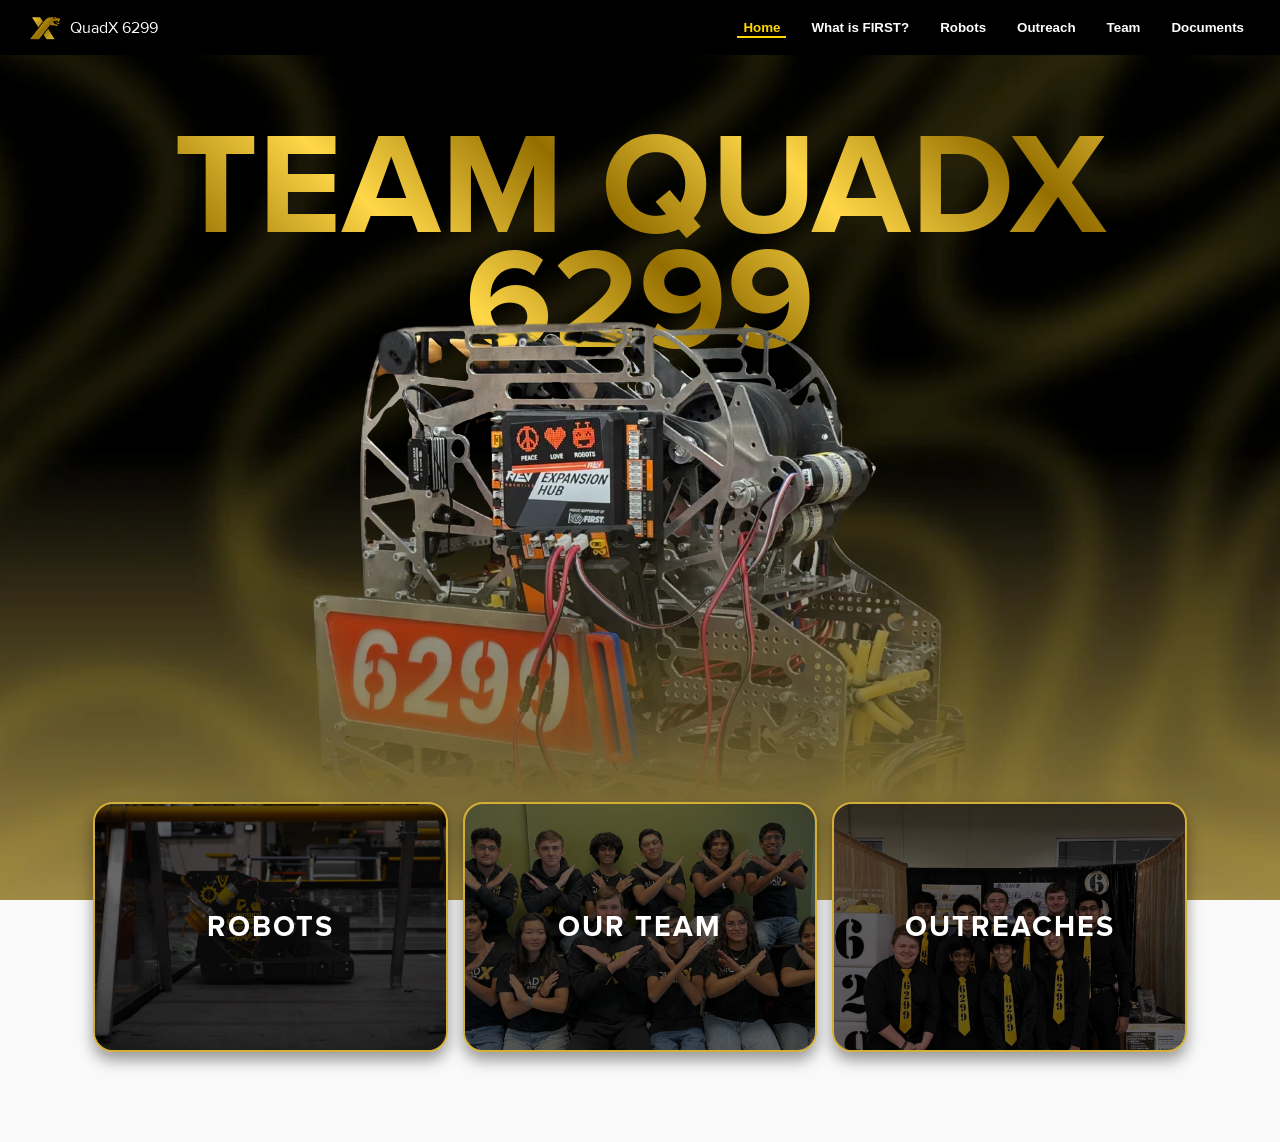
==== index.html @ 18afa569 "Add files via upload" ====
<!DOCTYPE html>
<html lang="en">
<head>
  <link rel="icon" type="image/webp" href="GOLD-Logo.webp">

    <meta charset="UTF-8">
    <title>Team QuadX 2025-2026</title>
    <link rel="stylesheet" href="style.css">
</head>
<body>
    <nav>
    <div class="logo">
    <img src="GOLD-Logo.webp" alt="QuadX Logo" class="nav-icon">
    <span>QuadX 6299</span>
    </div>
    <div class="nav-links">
        <button onclick="showPage('home')">Home</button>
        <button onclick="showPage('first')">What is FIRST?</button> <!-- NEW -->
        <button onclick="showPage('robots')">Robots</button>
        <button onclick="showPage('outreach')">Outreach</button>
        <button onclick="showPage('team')">Team</button>
        <button onclick="showPage('docs')">Documents</button>
    </div>
</nav>




    <!-- Home Page -->
    <div id="home" class="page active">
    <div class="hero-container">
        <!-- Background Large Text -->
        <h1 class="hero-bg-text">TEAM QUADX 6299</h1>
        
        <!-- Hovering Robot Image -->
        <div class="robot-wrapper">
            <img src="robot-transparent.webp" alt="Our Robot" class="hero-robot">
        </div>

        <!-- Home Buttons -->
        <div class="home-button-group">
    <button class="square-btn btn-season" onclick="showPage('robots')" style="background-image: url('SEASON.webp'); background-size: cover; background-position: center;">
        <span>ROBOTS</span>
    </button>
    <button class="square-btn btn-members" onclick="showPage('team')" style="background-image: url('TEAM-PHOTO.webp'); background-size: cover; background-position: center;">
        <span>OUR TEAM</span>
    </button>
    <button class="square-btn btn-docs" onclick="showPage('outreach')" style="background-image: url('TEAM-HISTORY.webp'); background-size: cover; background-position: center;">
        <span>OUTREACHES</span>
    </button>
</div>
    </div>
</div>



    <!-- Season Page -->
    <div id="season" class="page">
        <h2>Season Summary</h2>
        <div class="content">
            <h3>Awards</h3>
            <ul><li>Engineering Excellence</li></ul>
            <p>Our season focused on precision and speed...</p>
        </div>
    </div>

    <!-- Documents Page -->
    <div id="docs" class="page">
        <h2>Official Documents</h2>
        <div class="grid">
            <a href="sponsor.pdf" class="btn" target="_blank">Sponsorship PDF</a>
            <a href="volunteer.pdf" class="btn" target="_blank">Volunteer Guide</a>
        </div>
    </div>

    <script src="script.js"></script>
</body>
</html>


<!-- New Team Members Page -->
<div id="team" class="page">
  <h1 class="section-title">Meet the Team</h1>
  <div class="member-grid">
    <!-- Repeat this 'member-card' 12 times for your 4x3 grid -->
    <div class="member-card">
      <img src="Headshots/Aarya.webp" alt="Member Name">
      <div class="member-info">
        <h3>Tony Ortega</h3>
        <p>Co-PM/Hardware Lead</p>
      </div>
    </div>
    
    <div class="member-card">
      <img src="Headshots/Amal.webp" alt="Member Name">
      <div class="member-info">
        <h3>Amal Madapaty</h3>
        <p>Co-PM/Software Lead</p>
      </div>
    </div>
    <!-- ... add 10 more cards here ... -->
     <div class="member-card">
      <img src="Headshots/Aarya.webp" alt="Member Name">
      <div class="member-info">
        <h3>Aarya Bhise</h3>
        <p>APM/Marketing Lead</p>
      </div>
    </div>
    <div class="member-card">
      <img src="Headshots/Aiden.webp" alt="Member Name">
      <div class="member-info">
        <h3>Aiden Giroux</h3>
        <p>Software Member</p>
      </div>
    </div>
    <div class="member-card">
      <img src="Headshots/Alex.webp" alt="Member Name">
      <div class="member-info">
        <h3>Alex Ritter</h3>
        <p>Software Member</p>
      </div>
    </div>
    <div class="member-card">
      <img src="Headshots/Sarthak.webp" alt="Member Name">
      <div class="member-info">
        <h3>Sarthak Kamble</h3>
        <p>Software Member</p>
      </div>
    </div>
    <div class="member-card">
      <img src="Headshots/Baran.webp" alt="Member Name">
      <div class="member-info">
        <h3>Baran Shafaei</h3>
        <p>Marketing Member</p>
      </div>
    </div>
    <div class="member-card">
      <img src="Headshots/Andrea.webp" alt="Member Name">
      <div class="member-info">
        <h3>Andrea Joseph</h3>
        <p>Marketing Member</p>
      </div>
    </div>
    <div class="member-card">
      <img src="Headshots/Eeshu.webp" alt="Member Name">
      <div class="member-info">
        <h3>Eeshu Pachigolla</h3>
        <p>Hardware Member</p>
      </div>
    </div>
    <div class="member-card">
      <img src="Headshots/Seyeon.webp" alt="Member Name">
      <div class="member-info">
        <h3>Seyeon Kwon</h3>
        <p>Hardware Member</p>
      </div>
    </div>
    <div class="member-card">
      <img src="Headshots/Akash.webp" alt="Member Name">
      <div class="member-info">
        <h3>Akash Katta</h3>
        <p>Hardware Member</p>
      </div>
    </div>
    <div class="member-card">
      <img src="Headshots/Saachi.webp" alt="Member Name">
      <div class="member-info">
        <h3>Saachi Arya</h3>
        <p>Hardware Member</p>
      </div>
    </div>
  </div>

<div class="history-container">
  <h1 class="page-title">Team History</h1>

  <!-- Repeat this item 13 times -->
   <details class="history-item">
    <summary class="year-header">
      <span class="year-text">2025-2026</span>
    </summary>
    <div class="content">
      <p class="season-desc">
        This season was full of ambition and progress. With 6 rookies on the team, we primarily focused on cirriculums and our own QuadX Leadership Camp to promote learning. We built 2 fully funcional robot capable of scoring from the far side with a consistent auto. In terms of outreach, we attended 7 company tours/visits including places like Tesla and Amazon. We hosted many STEM nights and Impulse, a FIRST related 2 day summer camp. We created our own team Viperia 32196 and fundraises $5,500 this season, with $1,300 going in our efforts to create 2 teams in Rwanda in partnership with Stryke 6210 to buy 2 starter kits for the students in Rwanda.
      </p>
      <h3 class="awards-title">Awards Won</h3>
      <p class="awards-list">
        FTC SWAT League Championships:<br>
        - Inspire 3'rd
      </p>
    </div>
  </details>
  <details class="history-item">
    <summary class="year-header">
      <span class="year-text">2024-2025</span>
    </summary>
    <div class="content">
      <p class="season-desc">
        Our 2024-2025 season had us taking on four different rookies. This year, we focused on having our new rookies brought up to speed, due to some of our notable veterans (namely our marketing lead) leaving at the end of the season. While our robot game was not on par with the previous year's robots, our outreach was great, with tours of Samsung and Dell facilities. Within this, there was also a large amount of community outreach (called Inertia) and professional virtual meetings. These learning experiences for the veterans and rookies was invaluable for improving next season's results.
      </p>
      <h3 class="awards-title">Awards Won</h3>
      <p class="awards-list">
        FTC Central WALL-E Championship:<br>
        - Connect 2'nd
      </p>
    </div>
  </details>
  <!-- End of Repeat -->
   <details class="history-item">
    <summary class="year-header">
      <span class="year-text">2023-2024</span>
    </summary>
    <div class="content">
      <p class="season-desc">
        For our 2023-2024 season, we only had two rookies on our team, with the remainder being veterans. Despite this, we unfortunately were not able to advance past regionals. Even though our progression through the season was rough, we still took the time to outreach to our community by hosting events such as our coding basics camp CodeX, as well as learn several different techniques from industry professionals.
      </p>
      <h3 class="awards-title">Awards Won</h3>
      <p class="awards-list">
        FTC Central WALL-E Championship:<br>
        - Inspire 3'rd<br>
        FTC Central Area Championship<br>
        - Design 3'rd
      </p>
    </div>
  </details>
  <details class="history-item">
    <summary class="year-header">
      <span class="year-text">2022-2023</span>
    </summary>
    <div class="content">
      <p class="season-desc">
        The beginning of the season was rough, due to little consideration for software in our design process, which caused problems early on. Thankfully, our team had much experience in judging, which helped us make it to worlds, as well as being a finalist for the design award in our division. Being at worlds was an incredible experience, with lots of excitement and fun to be had by the entire team. We also did a lot of outreach in multiple areas, even hosting a STEM event known as Momentum.
      </p>
      <h3 class="awards-title">Awards Won</h3>
      <p class="awards-list">
        FTC Texas Central GEMS League Championsiphs:<br>
        - Inspire 3'rd<br>
        FTC Texas Central Regional Championship:<br>
        - Connect 2'nd<br>
        FTC Texas State Championship:<br>
        - Inspire 2'nd<br>
        FTC World Championship - Franklin Division:<br>
        - Design 3'rd
      </p>
    </div>
  </details>
  <details class="history-item">
    <summary class="year-header">
      <span class="year-text">2021-2022</span>
    </summary>
    <div class="content">
      <p class="season-desc">
        With an almost entirely rookie team and the pandemic's aftermath, the 2021 season was difficult but we also made big changes for the team as a whole. Meeting virtually was utilized heavily after the pandemic. Our end of year Momentum Career Showcase event was even held virtually, making STEM expertise accessible to more people. We continued to build our relationships with these industry professionals which influenced our future outreach opportunities. We also brought back some of our team traditions to boost team morale and made big strides to increase commitment to robotics. Despite the challenges we faced, we were able to influence and help many both in and outside of the STEM community while redefining what it means for us to be a successful team.
      </p>
      <h3 class="awards-title">Awards Won</h3>
      <p class="awards-list">
        FTC Texas Central Austin Metro League Championship:<br>
        - Design 1'st<br>
        FTC Texas Central Championship:<br>
        - Connect 1'st
      </p>
    </div>
  </details>
  <details class="history-item">
    <summary class="year-header">
      <span class="year-text">2020-2021</span>
    </summary>
    <div class="content">
      <p class="season-desc">
        With an almost entirely rookie team and an emerging pandemic, the 2020 season was extremely difficult. Meeting times and spaces were restricted which made training our new team more challenging. Yet, we persevered and managed to reach many with FIRST values. The Argentinian camp we hosted was entirely in Spanish and available on our Youtube channel, making STEM resources and coding classes more accessible to those who do not speak English. We continued our relationship with South Africa and further helped the Greater Tzaneen Community FTC teams. We also continued our advocacy for STEM locally, speaking with legislature in hopes to improve STEM funding. Despite the many challenges of the pandemic, we were able to influence and help many. 
      </p>
      <h3 class="awards-title">Awards Won</h3>
      <p class="awards-list">
        FTC League Championship:<br>
        - Inspire 1'st<br>
        FTC Texas State Cup:<br>
        - Motivate 1'st<br>
        FTC Alamo Regional Championship:<br>
        - Motivate 1'st
      </p>
    </div>
  </details>
  <details class="history-item">
    <summary class="year-header">
      <span class="year-text">2019-2020</span>
    </summary>
    <div class="content">
      <p class="season-desc">
        A team of all veteran members, QuadX had a strong base for the 2019 - 2020 season. Wanting to push the boundaries of what a small group of individuals could achieve, we took on our biggest endeavor yet and travelled to Tzaneen, South Africa to set up 2 FTC teams. Coming so close to our goal of winning Inspire at Worlds last year we didn't want to leave anything on the table. Unfortunately, after an already successful season winning the Inspire awards at our League Championship and Regional Championship our season was cut short due to COVID-19. 
      </p>
      <h3 class="awards-title">Awards Won</h3>
      <p class="awards-list">
        FTC League Championship:<br>
        - Division Finalist<br>
        - Inspire 1'st<br>
        - Connect 2'nd<br>
        - Innovate 2'nd<br>
        - Motivate 2'nd<br>
        - Control 2'nd<br>
        FTC Alamo Regional Championship:<br>
        - Inspire 1'st<br>
        - Think 2'nd<br>
        - Connect 3'rd<br>
        - Motivate 3'rd<br>
        - Control 2'nd<br>
        FTC World Championship:<br>
        - Cancelled due to COVID-19
      </p>
    </div>
  </details>
  <details class="history-item">
    <summary class="year-header">
      <span class="year-text">2018-2019</span>
    </summary>
    <div class="content">
      <p class="season-desc">
        With only one team member graduating from the year prior, QuadX had a strong base for the 2018 - 2019 season. We used our relationships built from the year before to design a competitive robot and even stronger team bond, culminating at the World Championships in Houston. Returning to the stage after a year absence, we were assured we had learned from our experiences bringing home the Inspire Finalist Award. 
      </p>
      <h3 class="awards-title">Awards Won</h3>
      <p class="awards-list">
        FTC League Championship:<br>
        - Winning Alliance First Pick<br>
        - Inspire 2'nd<br>
        - Motivate 1'st<br>
        - Innovate 3'rd<br>
        FTC Alamo Regional Championship:<br>
        - Winning Alliance First Pick<br>
        - Inspire 3'rd<br>
        - Design 1'st<br>
        - Think 3'rd<br>
        - Connect 3'rd<br>
        - Motivate 3'rd<br>
        FTC World Championship:<br>
        - Inspire Finalist Award
      </p>
    </div>
  </details>
  <details class="history-item">
    <summary class="year-header">
      <span class="year-text">2017-2018</span>
    </summary>
    <div class="content">
      <p class="season-desc">
        Starting the season with more rookies than veterans, we had a lot of learning to do jumping into our season. Though there were many bumps in the road, we always used our experience to better ourselves for the next time. Although our season appeared to be over after the Alamo Regional Championships, we continued in off-season AML and were Winning Alliance First Pick at the AML "World Championships" 
      </p>
      <h3 class="awards-title">Awards Won</h3>
      <p class="awards-list">
        FTC AML Offseason Event #5:<br>
        - Winning Alliance First Pick<br>
        FTC League Championship:<br>
        - Finalist Alliance First Pick<br>
        - Connect 3'rd<br>
        FTC Alamo Wildcard Qualifier:<br>
        - Inspire 2'nd<br>
        - Control 1'st<br>
        - Connect 3'rd<br>
        - Finalist Alliance Second Pick<br>
        FTC Alamo Regional Championship:<br>
        - Finalist Alliance First Pick
      </p>
    </div>
  </details>
  <details class="history-item">
    <summary class="year-header">
      <span class="year-text">2016-2017</span>
    </summary>
    <div class="content">
      <p class="season-desc">
        After a successful past few years we were ready to improve even more, bringing new members with some fresh perspective on to the team. Using what've learned from previous years, as well as incorporating new, innovative ideas, we came together to create our masterpiece "Apollo." We were able to return to the World Championships in Houston, Texas and win the Design Award for the third year in a row. 
      </p>
      <h3 class="awards-title">Awards Won</h3>
      <p class="awards-list">
        FTC League Championship:<br>
        - Inspire 1'st<br>
        - Winning Alliance Captain<br>
        FTC Alamo Regional Championship:<br>
        - Inspire 1'st<br>
        - Event Finalist Alliance First Pick<br>
        FTC South Super Regionals:<br>
        - PTC Design Award<br>
        FTC World Championship:<br>
        - PTC Design Award
      </p>
    </div>
  </details>
  <details class="history-item">
    <summary class="year-header">
      <span class="year-text">2015-2016</span>
    </summary>
    <div class="content">
      <p class="season-desc">
        After having the exact same team for the past two years, our team structure changed drastically with the graduation of many of our old members to include 6 rookies. We didn't let these changes stop us from making it back to the World Championships and winning the Design Award for the second year in a row. 
      </p>
      <h3 class="awards-title">Awards Won</h3>
      <p class="awards-list">
        FTC Memorial Qualifier 12/6/15:<br>
        - Inspire 1'st<br>
        - Winning Alliance First Pick<br>
        FTC Vandegrift Qualifer:<br>
        - Winning Alliance Captain<br>
        - PTC Design Award<br>
        FTC Alamo Region Championship:<br>
        - Inspire 3'rd<br>
        - PTC Design Award<br>
        - Control 2'nd<br>
        FTC South Super Regionals:<br>
        - 5'th Place in Qualification Matches<br>
        FTC World Championship:<br>
        - PTC Design Award<br>
        - Division Finalist Alliance First Pick
      </p>
    </div>
  </details>
  <details class="history-item">
    <summary class="year-header">
      <span class="year-text">2014-2015</span>
    </summary>
    <div class="content">
      <p class="season-desc">
        For our second year together, we knew exactly what we would need to do in order to be as successful as our rookie year. Now a group of friends who work exceptionally well together, we built another fast and maneuverable but simple robot, this time named “X.” We made it back to the World Championship, and became the first team from Texas to receive an award- the Design Award! 
      </p>
      <h3 class="awards-title">Awards Won</h3>
      <p class="awards-list">
        FTC Viperbots Open 11/15/14:<br>
        - "Ball Leader" Award<br>
        - High Score during Qualifications<br>
        FTC Memorial Qualifier 12/6/14:<br>
        - 1'st Place overall in Qualification Rounds<br>
        - Innovate Finalist<br>
        - Think Finalist<br>
        - Design Finalist<br>
        - Connect Finalist<br>
        - Inspire 2'nd<br>
        - Winning Alliance Captain<br>
        FTC Harlandale Qualifier 1/31/15:<br>
        - 1'st Place overall in Qualification Rounds<br>
        - PTC Design Finalist<br>
        - Connect Finalist<br>
        - Think 1'st<br>
        - Inspire 2'nd<br>
        - Winning Alliance Captain<br>
        FTC Alamo Region Championship:<br>
        - Winning Alliance Captain<br>
        - Inspire 2'nd<br>
        FTC South Super Regionals:<br>
        - Event Finalist Alliance First Pick<br>
        FTC World Championship:<br>
        - PTC Design Award<br>
        - Finalist Alliance First Pick
      </p>
    </div>
  </details>
  <details class="history-item">
    <summary class="year-header">
      <span class="year-text">2013-2014</span>
    </summary>
    <div class="content">
      <p class="season-desc">
        While the team QuadX had been in existence for a year already, it was essentially our rookie year, since everyone was new to the team- we had 5 rookies, and nobody had ever been a member of the Hardware team. Through hard work, creativity, and sheer will, however, we made it to the World Championship! We had never expected to have one of the best-performing robots in the world at the beginning the year, and making it to the finals at Worlds was a fantastic conclusion to our first year together. 
      </p>
      <h3 class="awards-title">Awards Won</h3>
      <p class="awards-list">
        FTC Vandegrift Qualifier 12/7/13:<br>
        - Inspire 2'nd<br>
        - Finalist Alliance First Pick<br>
        - World Record in the Qualification Rounds<br>
        FTC Conally Double Qualifier 1/24/14:<br>
        - Winning Alliance Captain<br>
        - 1'st Place overall in Qualification Rounds<br>
        - Innovate Finalist<br>
        - "Best Alliance Partner Evah" Brick given by 7161 Hydra<br>
        FTC Alamo Region Championship:<br>
        - Innovate 1'st<br>
        - Think Finalist<br>
        FTC South Super Regionals:<br>
        - Finalist Alliance Captain<br>
        - Inspire 2'nd<br>
        - Innovate 1'st<br>
        FTC World Championship:<br>
        - Finalist Alliance First Pick
      </p>
    </div>
  </details>
  

</div>

</div>

<div id="outreach" class="page">
    <h2 class="section-title">Our Outreach History</h2>
    <div class="outreach-grid">
        <!-- Button for 2025-2026 -->
        <button class="outreach-tile" onclick="showPage('outreach-25-26')" style="background-image: url('OUTREACH-HEADERS/25-26:OUTREACH.webp');">
            <div class="tile-overlay">
                <span>2025-2026 Outreach</span>
            </div>
        </button>

        <!-- Button for 2024-2025 -->
        <button class="outreach-tile" onclick="showPage('outreach-24-25')" style="background-image: url('OUTREACH-HEADERS/24-25:OUTREACH.webp');">
            <div class="tile-overlay">
                <span>2024-2025 Outreach</span>
            </div>
        </button>

        <!-- Repeat this block 7 more times to complete the 3x3 grid (9 total) -->
        <!-- You can use a placeholder image if you don't have photos for all years yet -->
         <button class="outreach-tile" onclick="showPage('outreach-23-24')" style="background-image: url('OUTREACH-HEADERS/23-24:OUTREACH.webp');">
            <div class="tile-overlay">
                <span>2023-2024 Outreach</span>
            </div>
        </button>
        <button class="outreach-tile" onclick="showPage('outreach-22-23')" style="background-image: url('OUTREACH-HEADERS/22-23:OUTREACH.webp');">
            <div class="tile-overlay">
                <span>2022-2023 Outreach</span>
            </div>
        </button>
        <button class="outreach-tile" onclick="showPage('outreach-21-22')" style="background-image: url('OUTREACH-HEADERS/21-22:OUTREACH.webp');">
            <div class="tile-overlay">
                <span>2021-2022 Outreach</span>
            </div>
        </button>
        <button class="outreach-tile" onclick="showPage('outreach-20-21')" style="background-image: url('OUTREACH-HEADERS/20-21:OUTREACH.webp');">
            <div class="tile-overlay">
                <span>2020-2021 Outreach</span>
            </div>
        </button>
        <button class="outreach-tile" onclick="showPage('outreach-19-20')" style="background-image: url('OUTREACH-HEADERS/19-20:OUTREACH.webp');">
            <div class="tile-overlay">
                <span>2019-2020 Outreach</span>
            </div>
        </button>
        <button class="outreach-tile" onclick="showPage('outreach-18-19')" style="background-image: url('');">
            <div class="tile-overlay">
                <span>2018-2019 Outreach</span>
            </div>
        </button>
        <button class="outreach-tile" onclick="showPage('outreach-17-18')" style="background-image: url('outreach25.jpg');">
            <div class="tile-overlay">
                <span>2017-2018 Outreach</span>
            </div>
        </button>
    </div>
</div>

<div id="outreach-25-26" class="page">
    <h2>2025-2026 Outreach Details</h2>
    <button onclick="showPage('outreach')">← Back to Outreach</button>
</div>

<div id="outreach-24-25" class="page">
    <h2>2024-2025 Outreach Details</h2>
    <button onclick="showPage('outreach')">← Back to Outreach</button>
</div>

<div id="outreach-23-24" class="page">
    <h2>2023-2024 Outreach Details</h2>
    <button onclick="showPage('outreach')">← Back to Outreach</button>
</div>

<div id="outreach-22-23" class="page">
    <h2>2022-2023 Outreach Details</h2>
    <button onclick="showPage('outreach')">← Back to Outreach</button>
</div>

<div id="outreach-21-22" class="page">
    <h2>2021-2022 Outreach Details</h2>
    <button onclick="showPage('outreach')">← Back to Outreach</button>
</div>

<div id="outreach-20-21" class="page">
    <h2>2020-2021 Outreach Details</h2>
    <button onclick="showPage('outreach')">← Back to Outreach</button>
</div>

<div id="outreach-19-20" class="page">
    <h2>2019-2020 Outreach Details</h2>
    <button onclick="showPage('outreach')">← Back to Outreach</button>
</div>

<div id="outreach-18-19" class="page">
    <h2>2018-2019 Outreach Details</h2>
    <button onclick="showPage('outreach')">← Back to Outreach</button>
</div>

<div id="outreach-17-18" class="page">
    <h2>2017-2018 Outreach Details</h2>
    <button onclick="showPage('outreach')">← Back to Outreach</button>
</div>

<div id="robots" class="page">
    <h2 class="section-title">OUR ROBOTS</h2>
    <div class="robot-showcase">
        <!-- Repeat this robot-tile 9 times -->
        <div class="robot-tile">
            <div class="robot-text">
                <h3>2025-2026: ???</h3>
                <p>Designed for high-speed scoring and autonomous precision, Apex features a dual-intake system and a custom 4-stage lift.</p>
            </div>
            <div class="robot-image">
                <img src="robots/apex.webp" alt="2025 Robot">
            </div>
        </div>

        <div class="robot-tile">
            <div class="robot-text">
                <h3>2024-2025: ATLAS</h3>
                <p>Titan was our most robust build yet, focused on defensive maneuvers and heavy lifting during the end-game phase.</p>
            </div>
            <div class="robot-image">
                <img src="robots/titan.webp" alt="2024 Robot">
            </div>
        </div>
        <!-- ... add 7 more tiles ... -->
         <div class="robot-tile">
            <div class="robot-text">
                <h3>2023-2024: MIDAS</h3>
                <p>Designed for high-speed scoring and autonomous precision, Apex features a dual-intake system and a custom 4-stage lift.</p>
            </div>
            <div class="robot-image">
                <img src="robots/apex.webp" alt="2025 Robot">
            </div>
        </div>
        <div class="robot-tile">
            <div class="robot-text">
                <h3>2022-2023: ANUBIS</h3>
                <p>Designed for high-speed scoring and autonomous precision, Apex features a dual-intake system and a custom 4-stage lift.</p>
            </div>
            <div class="robot-image">
                <img src="robots/apex.webp" alt="2025 Robot">
            </div>
        </div>
        <div class="robot-tile">
            <div class="robot-text">
                <h3>2021-2022: HERCULES</h3>
                <p>Designed for high-speed scoring and autonomous precision, Apex features a dual-intake system and a custom 4-stage lift.</p>
            </div>
            <div class="robot-image">
                <img src="robots/apex.webp" alt="2025 Robot">
            </div>
        </div>
        <div class="robot-tile">
            <div class="robot-text">
                <h3>2020-2021: N/A</h3>
                <p>Designed for high-speed scoring and autonomous precision, Apex features a dual-intake system and a custom 4-stage lift.</p>
            </div>
            <div class="robot-image">
                <img src="robots/apex.webp" alt="2025 Robot">
            </div>
        </div>
        <div class="robot-tile">
            <div class="robot-text">
                <h3>2019-2020: HADES 2.0</h3>
                <p>Designed for high-speed scoring and autonomous precision, Apex features a dual-intake system and a custom 4-stage lift.</p>
            </div>
            <div class="robot-image">
                <img src="robots/apex.webp" alt="2025 Robot">
            </div>
        </div>
        <div class="robot-tile">
            <div class="robot-text">
                <h3>2018-2019: HELIOS</h3>
                <p>Designed for high-speed scoring and autonomous precision, Apex features a dual-intake system and a custom 4-stage lift.</p>
            </div>
            <div class="robot-image">
                <img src="robots/apex.webp" alt="2025 Robot">
            </div>
        </div>
        <div class="robot-tile">
            <div class="robot-text">
                <h3>2017-2018: N/A</h3>
                <p>Designed for high-speed scoring and autonomous precision, Apex features a dual-intake system and a custom 4-stage lift.</p>
            </div>
            <div class="robot-image">
                <img src="robots/apex.webp" alt="2025 Robot">
            </div>
        </div>
        <div class="robot-tile">
            <div class="robot-text">
                <h3>2016-2017: APOLLO</h3>
                <p>Designed for high-speed scoring and autonomous precision, Apex features a dual-intake system and a custom 4-stage lift.</p>
            </div>
            <div class="robot-image">
                <img src="robots/apex.webp" alt="2025 Robot">
            </div>
        </div>
        <div class="robot-tile">
            <div class="robot-text">
                <h3>2015-2016: HERMES 2.0</h3>
                <p>Designed for high-speed scoring and autonomous precision, Apex features a dual-intake system and a custom 4-stage lift.</p>
            </div>
            <div class="robot-image">
                <img src="robots/apex.webp" alt="2025 Robot">
            </div>
        </div>
    </div>
</div>

<div id="first" class="page">
    <!-- Header: No background, bold white centered text -->
    <header class="first-header">
        <h1>WHAT IS FIRST</h1>
    </header>

    <!-- Intro Section -->
    <section class="content-block">
        <div class="flex-row">
            <div class="visual">
                <img src="FIRST-Page/FIRST-Logo.webp" alt="FIRST Logo">
            </div>
            <div class="info">
                <h2>FIRST</h2>
                <h3>For Inspiration and Recognition of Science and Technology</h3>
                <p>FIRST is an acronym for "For The Inspiration and Recognition of Science and Technology". They are an international youth organization that run and administer the First Tech Challenge, First LEGO League Discover, FIRST Lego League Explore, First LEGO League Challenge and First Robotics Challenge robotics challenges. FIRST hosts these to promote and spread the idea of STEM (STEAM) by combining the excitement of sports and rigors of science and technology.</p>
            </div>
        </div>
    </section>

    <hr class="white-divider">

    <h2 class="section-title">FIRST PROGRAMS</h2>

    <!-- FLL Section (Photo Left) -->
    <section class="content-block">
        <div class="flex-row">
            <div class="visual">
                <img src="FIRST-Page/FLL-Logo.webp" alt="FLL Logo">
            </div>
            <div class="info">
                <h2>FIRST LEGO LEAGUE (FLL)</h2>
                <p>It is a program  run by FIRST that helps introduce the values of STE(A)M to younger audiences (from K to 8) with the help of Lego products. The usage of them creates a fun game for the participants and supports learning about science and technology through the game itself and other aspects of the organization.</p>
            
</div>
              </div>
        <a href="https://www.firstlegoleague.org/" class="program-btn fll-btn" target="_blank">VISIT FLL WEBSITE</a>
    </section>

    <!-- FTC Section (Photo Right on Desktop) -->
    <section class="content-block reverse">
        <div class="flex-row">
            <div class="visual">
                <img src="FIRST-Page/FTC-Logo.webp" alt="FTC Logo">
            </div>
            <div class="info">
                <h2>FIRST TECH CHALLENGE (FTC)</h2>
                <p>FTC allows students from grades 7-12 to participate in a robot competion that lasts for most of the school year. Students will learn skills of science and technology, while also developing important teamworking skills</p>
</div>
              </div>
        <a href="https://www.firstinspires.org/programs/ftc/" class="program-btn ftc-btn" target="_blank">VISIT FTC WEBSITE</a>
    </section>

    <!-- FRC Section (Photo Left) -->
    <section class="content-block">
        <div class="flex-row">
            <div class="visual">
                <img src="FIRST-Page/FRC-Logo.webp" alt="FRC Logo">
            </div>
            <div class="info">
                <h2>FIRST ROBOTICS COMPETITION (FRC)</h2>
                <p>FRC allows high school students to participate in a robot competition that lasts for about half of the school year. Students will learn skills of science and technology, while also developing important teamworking skills.</p>
</div>
              </div>
        <a href="https://www.firstinspires.org" class="program-btn frc-btn" target="_blank">VISIT FRC WEBSITE</a>
    </section>
</div>
---- style.css ----
/* Register the Bold version */
@font-face {
  font-family: 'Proxima Nova';
  /* Path: FolderName / FileName */
  src: url('Proxima-Nova/proximanova_bold.otf') format('opentype'); 
  font-weight: bold;
}

/* Register the Regular version */
@font-face {
  font-family: 'Proxima Nova';
  src: url('Proxima-Nova/proximanova_regular.ttf') format('opentype');
  font-weight: normal;
}

/* Apply it to the whole site */
body {
  font-family: 'Proxima Nova', sans-serif;
  overflow-x: hidden;
}

.hero-content h1 {
  font-family: 'Proxima Nova', sans-serif;
  font-weight: bold; /* This tells the browser to use the Bold file above */
  justify-content: center;
  align-items: center;
}

html, body {
    margin: 0 !important;
    padding: 0 !important;
    width: 100% !important;
    overflow-x: hidden; /* Prevents the 'right side space' you had earlier */
    display: block;
}


body { font-family: 'Proxima Noxa', sans-serif; margin: 0; background: #f0f0f0; }
nav { background: #000000; color: white; display: flex; justify-content: space-between; padding: 1rem 5%; }
.nav-links button { background: none; border: none; color: white; cursor: pointer; font-weight: bold; margin-left: 15px; }

.page { display: none; padding: 40px 5%; }
.page.active { display: block; }

.grid { display: grid; grid-template-columns: repeat(auto-fit, minmax(250px, 1fr)); gap: 20px; }
.card img { width: 100%; border-radius: 10px; }
.btn { background: #000000; color: white; padding: 15px; text-decoration: none; border-radius: 5px; text-align: center; }

body {
  /* 1. Link your image */
  background-image: url("website-background.webp");

  /* 2. Make it cover the whole screen */
  background-size: cover;

  /* 3. Keep it centered */
  background-position: center;

  /* 4. Stop it from repeating if the page is long */
  background-repeat: no-repeat;

  /* 5. Keep the image fixed so content scrolls over it */
  background-attachment: fixed;

  /* 6. Ensure it fills at least the full height of the browser */
  min-height: 100vh;
  margin: 0;
}

#home {
  color: #ffffff; /* Sets text to pure white */
}

/* This targets the main titles on the home screen */
 #home h3 {
  color: #ffffff;
  text-shadow: 2px 2px 4px rgba(0, 0, 0, 0.7); /* Adds a shadow so white text is readable over light parts of the image */
}

/* This targets any paragraphs or lists on the home screen */
#home p {
  color: #ffffff;
}

/* Center the home page content */
#home {
  display: flex;
  flex-direction: column;
  justify-content: center;
  align-items: center;
  text-align: center;
  min-height: 80vh; /* Takes up most of the screen height */
}

.hero-content h1 {
  font-size: 4rem;
  margin-bottom: 10px;
  text-transform: uppercase;
}

/* This centers the container and the buttons inside it */
.home-button-group {
  display: flex;          /* Enables Flexbox */
  justify-content: center; /* Centers buttons horizontally */
  align-items: center;     /* Centers buttons vertically (if needed) */
  gap: 30px;              /* Adds space between the two square buttons */
  margin-top: 40px;       /* Adds space between the title and the buttons */
  width: 100%;            /* Ensures the container spans the full width */
}

/* Ensure the parent #home is also centering its children */
#home {
  display: flex;
  flex-direction: column; /* Stacks title, then subtitle, then buttons */
  justify-content: center;
  align-items: center;
  text-align: center;
  min-height: 100vh;      /* Makes it take up the full screen height */
}


/* Large Square Home Buttons */
.square-btn {
  background-color: #f3c90d; /* Dark Green */
  color: white;
  width: 150px;
  height: 150px;
  border: none;
  border-radius: 15px; /* Rounded corners per your preference */
  font-family: "proxima-nova", sans-serif; /* Or your chosen font */
  font-weight: bold;
  font-size: 1.1rem;
  cursor: pointer;
  transition: transform 0.2s, background-color 0.2s;
  box-shadow: 0 4px 15px rgba(0,0,0,0.3);
}

.square-btn:hover {
  background-color: #004d00;
  transform: scale(1.05); /* Slight "pop" effect on hover */
}

/* Hide all pages by default */
.page {
    display: none;
}

/* Only show the page that has the .active class */
.page.active {
    display: block  !important;
}

/* This is the style for the button of the page you are currently viewing */
.nav-links button.active-tab {
    color: #FFD700; /* Gold or a bright color to stand out against dark green */
    border-bottom: 2px solid #FFD700; /* Adds a nice underline effect */
    transition: all 0.3s ease;
}


/* Member Grid Layout */
.member-grid {
  display: grid;
  /* Creates exactly 4 columns */
  grid-template-columns: repeat(4, 1fr); 
  gap: 25px;
  margin-top: 30px;
  max-width: 1200px;
  margin-left: auto;
  margin-right: auto;
}

/* Individual Member Tile */
.member-card {
  background: rgba(255, 255, 255, 0.1); /* Subtle transparent background */
  backdrop-filter: blur(10px);        /* 2026 Glassmorphism effect */
  border: 1px solid rgba(255, 255, 255, 0.2);
  border-radius: 15px;
  overflow: hidden;
  text-align: center;
  transition: transform 0.3s ease;
}

.member-card:hover {
  transform: translateY(-10px); /* Lifts up on hover */
  background: rgba(255, 255, 255, 0.2);
}

.member-card img {
  width: 100%;
  height: 200px;
  object-fit: cover; /* Ensures headshots aren't stretched */
}

.member-info {
  padding: 15px;
}

.member-info h3 {
  margin: 0;
  font-family: 'Proxima Nova', sans-serif;
  color: #FFD700; /* Gold for names */
  font-size: 1.2rem;
}

.member-info p {
  margin: 5px 0 0;
  font-size: 0.9rem;
  color: #ffffff;
  opacity: 0.8;
}

/* Responsive: Change to 2 columns on mobile phones */
@media (max-width: 900px) {
  .member-grid { grid-template-columns: repeat(2, 1fr); }
}

#members {
  padding-top: 60px; /* Gives space at the top since the title is gone */
  display: flex;
  justify-content: center; /* Centers the whole grid on the screen */
}

.member-grid {
  display: grid;
  grid-template-columns: repeat(4, 1fr); /* Keeps the 4x3 layout */
  gap: 25px;
  max-width: 1100px;
  width: 90%;
}


/* This ensures the home content stays centered */
.hero-content {
    display: flex;
    flex-direction: column;
    align-items: center;
    justify-content: center;
    min-height: 80vh; 
}

/* This hides EVERYTHING that isn't the active page */
.page {
    display: none !important; 
}

/* This shows ONLY the active page */
.page.active {
    display: block !important;
}

/* Specific fix for the member grid */
#members {
    display: none;
}

#members.active {
    display: flex !important; /* Flex works better for centering the grid */
    flex-direction: column;
    align-items: center;
}

/* Targets the "2025-2026 Roster" title specifically */
#team h1 {
    color: #ffffff !important; /* Forces it to white */
    text-align: center;
    font-family: 'Proxima Nova', sans-serif;
    font-weight: 900;
    font-size: 3rem;
    margin-bottom: 30px;
    text-shadow: 2px 2px 4px rgba(0, 0, 0, 0.5); /* Helps it stand out if your background is busy */
    justify-content: center !important;
    text-align: center !important;
}

.member-card img {
  width: 100%;       /* Fills the card width */
  height: 250px;     /* Sets a consistent height for the 4x3 grid */
  object-fit: cover; /* This is the "magic" line: it crops the photo to fit without stretching */
  display: block;
}

.member-card img {
    display: block !important;
    width: 100% !important;
    height: 250px !important;
    opacity: 1 !important;     /* Ensures it isn't transparent */
    visibility: visible !important; 
    object-fit: cover;
}

/* Home Page Container */
.hero-container {
    display: flex;
    flex-direction: column;
    align-items: center;
    justify-content: center;
    position: relative;
    min-height: 100vh;
    padding-bottom: 50px;
}

/* 1. Large Background Text */
.hero-bg-text {
    font-family: 'Proxima Nova', sans-serif;
    font-size: 9rem;
    font-weight: 900;
    margin: 0;
    line-height: 0.8;
    z-index: 1;
    pointer-events: none;

    /* Gold Gradient Logic */
    background: linear-gradient(45deg, #ffd748, #946f00, #ffd748, #946f00, #ffd748, #946f00, #ffd748);
    -webkit-background-clip: text;
    background-clip: text;
    color: transparent !important;
}


/* 2. Larger Robot Photo Layered Over Text */
.robot-wrapper {
    position: relative;
    width: 60%;
    max-width: 600px;
    z-index: 2;
    pointer-events: none;

    /* --- MOVE DOWN: Change from -60px to -40px --- */
    margin-top: -40px; 
    
    display: flex;
    justify-content: center;
}


.hero-robot {
    /* Change the 85% to 75% to make it vanish sooner */
    mask-image: linear-gradient(to bottom, black 0%, black 20%, transparent 75%);
    -webkit-mask-image: linear-gradient(to bottom, black 0%, black 20%, transparent 75%);
}


/* 3. Gold Buttons Layer */
.home-button-group {
    display: flex;
    gap: 30px;
    margin-top: -50px; /* Pulls buttons up into the faded part of the robot */
    z-index: 3;        /* Highest layer */
}





.home-button-group {
    display: flex;
    gap: 20px;          /* Space between the buttons */
    width: 90%;         /* Takes up almost the full width */
    max-width: 1200px;  /* Keeps them from getting TOO wide on giant monitors */
    
    /* --- PULL HIGHER: Keep your height adjustment --- */
    margin-top: -140px; 
    
    z-index: 10;
    position: relative;
    justify-content: center;
}

.square-btn {
    /* 1. FLEXIBLE WIDTH */
    flex: 1;            /* Each button takes up equal space */
    height: 120px;      /* Reduced height so they aren't giant towers */
    
    /* 2. GOLD STYLING */
    background: linear-gradient(135deg, #D4AF37 0%, #FFD700 100%);
    color: #002200;
    border: none;
    border-radius: 15px;
    
    /* 3. TEXT STYLING */
    font-family: 'Proxima Nova', sans-serif;
    font-weight: 900;
    font-size: 1.2rem;
    text-transform: uppercase;
    cursor: pointer;
    transition: all 0.3s ease;
    box-shadow: 0 8px 15px rgba(0,0,0,0.4);
}

.square-btn:hover {
    transform: translateY(-5px) scale(1.02);
    filter: brightness(1.1);
    box-shadow: 0 12px 25px rgba(212, 175, 55, 0.4);
}

.home-button-group {
    display: flex;
    gap: 15px;
    width: 95%;         /* Almost full screen width */
    max-width: 1400px;  /* Cap for very large monitors */
    margin-top: -160px; /* Pulls them up into the robot fade */
    z-index: 10;
    position: relative;
}

.square-btn {
    flex: 1;
    height: 250px;      /* Increased Height */
    border: 2px solid #D4AF37; /* Gold border to keep the theme */
    border-radius: 20px;
    cursor: pointer;
    overflow: hidden;
    position: relative;
    transition: transform 0.4s cubic-bezier(0.175, 0.885, 0.32, 1.275);
    background-size: cover;
    background-position: center;
}

/* The Black Transparent Layer (Overlay) */
.square-btn::before {
    content: "";
    position: absolute;
    top: 0; left: 0; right: 0; bottom: 0;
    background: rgba(0, 0, 0, 0.6); /* Transparent black layer */
    transition: background 0.3s ease;
    z-index: 1;
}

/* Button Title Styling */
.square-btn span {
    position: relative;
    z-index: 2;         /* Sits on top of the black layer */
    color: #ffffff;
    font-family: 'Proxima Nova', sans-serif;
    font-weight: 900;
    font-size: 1.8rem;  /* Larger Text */
    text-transform: uppercase;
    letter-spacing: 2px;
}

/* Individual Button Images */
.btn-season { background-image: url('SEASON.png'); }
.btn-members { background-image: url('TEAM\ PHOTO.png'); }
.btn-docs { background-image: url('DOCUMENTS.png'); }

/* Hover Effects */
.square-btn:hover {
    transform: translateY(-10px) scale(1.02);
    border-color: #ffffff;
}

.square-btn:hover::before {
    background: rgba(0, 0, 0, 0.3); /* Brightens the image on hover */
}

/* Outreach Page Specifics */


.outreach-tile {
    aspect-ratio: 1 / 1; /* Makes them perfect squares */
    border: 2px solid #D4AF37; /* Gold border */
    border-radius: 15px;
    background-size: cover;
    background-position: center;
    cursor: pointer;
    position: relative;
    overflow: hidden;
    padding: 0;
    transition: transform 0.3s ease;
}

.outreach-tile:hover {
    transform: scale(1.03);
    border-color: #ffffff;
}

.tile-overlay {
    position: absolute;
    bottom: 0;
    width: 100%;
    background: rgba(0, 0, 0, 0.613); /* Dark bar at bottom for text */
    padding: 15px 0;
    text-align: center;
}

.tile-overlay span {
    color: #ffffff;
    font-family: 'Proxima Nova', sans-serif;
    font-weight: bold;
    font-size: 1.1rem;
    text-transform: uppercase;
}

/* Mobile: Stack to 1 column so it's readable on a phone */
@media (max-width: 768px) {
    .outreach-grid {
        grid-template-columns: 1fr;
    }
}

#outreach {
    width: 100vw; 
    display: none; /* Controlled by JS */
    flex-direction: column;
    align-items: center;    /* Centers children horizontally */
    justify-content: center; /* Centers children vertically */
    padding-top: 100px;
}

/* Forces the page to show as Flex when active */
/* Target the whole outreach screen */
#outreach {
    display: none; /* Controlled by JS */
    width: 100vw;  /* Force full viewport width */
    min-height: 100vh;
    margin: 0;
    padding: 0;
    
    /* Use Grid to center the grid (Centering a center) */
    display: grid;
    place-items: center; /* This is the strongest centering command in CSS */
    align-content: center;
    
    padding-bottom: 100px; /* This creates the extra "scroll space" at the bottom */
    min-height: 120vh;
}

/* Ensure the JS 'active' class triggers the grid display */
#outreach.active {
    display: grid !important; 
}

.outreach-grid {
    display: grid;
    /* Force 3 columns of 300px each */
    grid-template-columns: repeat(3, 300px); 
    gap: 30px;
    
    /* Ensure no old margins or floats are fighting us */
    margin: 0 auto !important; 
    float: none !important;
    text-align: center;
}

.outreach-tile {
    width: 300px;
    height: 300px;
    border: 2px solid #D4AF37;
    border-radius: 20px;
    background-color: #111;
    position: relative;
    overflow: hidden;
    cursor: pointer;
    padding: 0;
}

#outreach h2 {
    color: #ffffff !important; /* Forces the text to white */
    font-family: 'Proxima Nova', sans-serif;
    font-weight: 900;
    text-transform: uppercase;
    font-size: 3rem;
    margin-bottom: 40px;
    text-align: center;
    text-shadow: 2px 2px 10px rgba(0,0,0,0.5); /* Makes it pop */
}

#robots {
    display: none; /* Managed by JS */
    flex-direction: column;
    align-items: center;
    padding: 60px 5% 100px;
}

#robots.active {
    display: flex !important;
}

.robot-showcase {
    display: grid;
    grid-template-columns: 1fr; /* 1 Column Grid */
    gap: 40px;
    width: 90%;
    max-width: 1000px; /* Limits width to keep tiles looking sleek */
}

.robot-tile {
    display: grid;
    grid-template-columns: 1fr 350px; /* Left text area, fixed 350px image area */
    background: rgba(255, 255, 255, 0.05);
    backdrop-filter: blur(10px);
    border: 1px solid rgba(255, 255, 255, 0.2);
    border-radius: 20px;
    min-height: 250px; /* Decently tall */
    overflow: hidden;
    transition: transform 0.3s ease;
}

.robot-tile:hover {
    transform: scale(1.02);
    background: rgba(255, 255, 255, 0.1);
}

.robot-text {
    padding: 30px;
    display: flex;
    flex-direction: column;
    justify-content: center;
    text-align: left;
}

.robot-text h3 {
    color: #FFD700; /* Gold Title */
    font-family: 'Proxima Nova', sans-serif;
    font-size: 1.8rem;
    margin-bottom: 10px;
}

.robot-text p {
    color: #ffffff;
    line-height: 1.6;
    font-size: 1rem;
}

.robot-image {
    width: 100%;
    height: 100%;
    border-left: 2px solid #D4AF37; /* Gold divider */
}

.robot-image img {
    width: 100%;
    height: 100%;
    object-fit: cover; /* Prevents stretching */
}

/* Mobile: Stack text over image on phones */
@media (max-width: 768px) {
    .robot-tile {
        grid-template-columns: 1fr;
    }
    .robot-image {
        height: 200px;
        border-left: none;
        border-top: 2px solid #D4AF37;
    }
}

#robots h2 {
    color: #ffffff !important; /* Forces the text to white */
    text-align: center;
    font-family: 'Proxima Nova', sans-serif;
    font-weight: 900;
    text-transform: uppercase;
    font-size: 3rem;
    margin-bottom: 50px; /* Space between title and the first robot tile */
    text-shadow: 2px 2px 10px rgba(0, 0, 0, 0.5); /* Adds depth */
}

/* Force Proxima Nova and Center Alignment */
/* Scope everything to the #first ID */
#first.page {
    width: 100%;
    margin: 0 auto !important; /* Forces equal space on left and right */
    padding: 0 !important;     /* Removes any accidental left padding */
    display: flex;
    flex-direction: column !important;
    align-items: center !important;
    text-align: center !important;
}

/* Force all child text to be white */
#first.page h1, 
#first.page h2, 
#first.page h3, 
#first.page p {
    color: white !important;
    font-family: "Proxima Nova", sans-serif !important;
}

/* Header Styling */
#first .first-header {
    width: 100% !important;
    display: flex !important;
    flex-direction: column !important;
    align-items: center !important;    /* Centers horizontally */
    justify-content: center !important;  /* Centers vertically */
    padding: 60px 0 !important;         /* 0 on left/right is KEY */
    text-align: center !important;
}

#first .first-header h2 {
    margin: 0 auto !important;
    display: inline-block; /* Helps it ignore "block" stretching */
}

#first h1 {
  font-weight: bold;
  font-size: 3rem
}

/* Vertical Stacking Logic */
#first .content-block {
    max-width: 1000px; /* This is the "max width" of your section */
    margin: 0 auto;
    display: flex;
    flex-direction: column; /* Stacks the (Image+Text) row on top of the Button */
    align-items: center;
}

#first .content-block, 
#first .first-header {
    width: 100% !important;
    max-width: 100% !important;
    margin-left: auto !important;
    margin-right: auto !important;
    padding-left: 0 !important;  /* Kills that specific left gap */
    padding-right: 0 !important;
}

#first .flex-row {
    display: flex !important;
    flex-direction: column !important; /* Forces Vertical */
    align-items: center !important;
    justify-content: center !important;
    gap: 30px;
    width: 100%;
}

#first .visual img {
    max-width: 260px;
    height: auto;
}

#first .info {
    max-width: 650px;
}

#first .section-title {
    font-size: 2.2rem;
    font-weight: bold;
    margin-top: 40px;
}

#first .white-divider {
    width: 60%;
    border: 0;
    border-top: 1px solid rgba(255, 255, 255, 0.3);
    margin: 40px auto;
}

/* Desktop: Only go side-by-side if screen is wider than 850px */
@media (min-width: 850px) {
    #first .flex-row {
        flex-direction: row !important;
        text-align: left !important;
        justify-content: center !important;
    }
    #first .reverse .flex-row {
        flex-direction: row-reverse !important;
    }
    
}

/* Base button style (adds full width and small height) */
#first .program-btn {
    display: block !important;
    width: 60% !important;   /* Spans the full 1000px */
    margin-top: 30px !important;
    margin-bottom: 30px; 
    padding: 15px 0 !important; /* "Not too tall" height */
    background-color: white !important; 
    color: black !important;
    text-align: center;
    font-weight: bold;
    text-decoration: none;
    border-radius: 5px;
}

/* Specific colors for each program */
#first .fll-btn { background-color: #ff4444 !important; } /* Green for FLL */
#first .ftc-btn { background-color: #f57e20 !important; } /* Orange for FTC */
#first .frc-btn { background-color: #1cc7ed !important; } /* Red for FRC */

#first .program-btn:hover {
    filter: brightness(85%); /* Slightly darkens on hover */
}


/* 1. Remove the blue underline from the link wrapper */
/* 1. Remove the link styling */


/* Base Page Styling */
body {
  background-color: #f9f9f9; /* Or match your main site background */
  font-family: "Proxima Nova", "Montserrat", sans-serif;
  color: #ffffff;
}

.history-container {
  max-width: 1000px;
  margin: 80px auto;
  padding: 0 20px;
}

.page-title {
  font-size: 3rem;
  font-weight: 800;
  text-align: center;
  margin-bottom: 60px;
  text-transform: uppercase;
}

/* Accordion/Dropdown Styling */
.history-item {
  /* 1. The Frosty Look */
  background: rgba(255, 255, 255, 0.2); /* Semi-transparent white */
  backdrop-filter: blur(12px);          /* Blurs the background behind the box */
  -webkit-backdrop-filter: blur(12px);  /* Safari Support */
  
  /* 2. Thin White Outline */
  border: 1px solid rgba(255, 255, 255, 0.4); 
  
  /* 3. Spacing & Shape */
  margin-bottom: 20px;
  border-radius: 15px;
  box-shadow: 0 8px 32px rgba(0, 0, 0, 0.1);
  transition: all 0.3s ease;
  overflow: hidden;
  list-style: none;
}

/* The Clickable Header */

.year-text {
  font-size: 1.6rem;
  font-weight: 700;
  color: #1a1a1a;
  margin-left: 10px; /* Space between the arrow and the year */
  vertical-align: middle;
}

.icon {
  font-size: 1.5rem;
  font-weight: 300;
  transition: transform 0.3s ease;
}

/* Rotate icon when open */
.history-item[open] .icon {
  transform: rotate(45deg);
}

/* Content inside the dropdown */
.content {
  padding: 0 35px 30px 35px;
  line-height: 1.6;
}

.season-desc {
  font-size: 1.1rem;
  color: #555;
  margin-bottom: 25px;
}

.awards-title {
  font-size: 1.2rem;
  font-weight: 800;
  text-transform: uppercase;
  color: #D4AF37;          /* Metallic Gold */
  margin-bottom: 10px;
  border-bottom: 2px solid #D4AF37; /* Gold Underline */
  display: inline-block;
  padding-bottom: 2px;
}

.awards-list {
  font-size: 1.05rem;
  color: #444;
}

/* Hover Effect */
.history-item:hover {
  border-color: #ccc;
  transform: translateY(-2px);
  box-shadow: 0 6px 12px rgba(0,0,0,0.05);
}

.history-item summary::marker {
  color: #000; /* Set arrow color */
  font-size: 1.2rem;
}

.dropdown-content {
  padding: 10px 35px 30px 60px; /* Indented further to align under the text, not the arrow */
  line-height: 1.7;
}

/* 1. Hide the buggy default arrow */
.year-header {
  display: flex;         /* Enables flexbox */
  align-items: center;    /* Vertically centers the arrow and text */
  padding: 25px 35px;
  cursor: pointer;
  outline: none;
  list-style: none;
  width: 100%;           /* Ensures header spans the full width */
  box-sizing: border-box;
}

/* Safari specific hide */
.year-header::-webkit-details-marker {
  display: none;
}

/* 2. Create a custom arrow that aligns perfectly */
.year-header::before {
  content: '▶';
  font-size: 0.8rem;
  color: #ffffff;
  transition: transform 0.2s ease;
  display: inline-block;
  line-height: 1;
  width: 20px;
}

/* 3. Rotate the arrow down when the dropdown is open */
.history-item[open] .year-header::before {
  transform: rotate(90deg);
}

/* 4. Text Styling (Year) */
.year-text {
  flex: 1;                /* Forces the text to take up all middle space */
  text-align: center;     /* Centers the text within that space */
  font-size: 1.6rem;
  font-weight: 700;
  color: #ffffff;
  line-height: 1;
  margin-right: 20px;     /* Match arrow width (20px) to ensure perfect mathematical center */
  font-family: "Proxima Nova", sans-serif;
}

/* 5. Indent the body content to match the text start */
.dropdown-content {
  padding: 0 35px 30px 65px; /* Aligns content under the text, past the arrow */
}

/* 1. Global Setup */

h2 {
  background-color: #f9f9f900;
  font-family: "Proxima Nova", "Montserrat", sans-serif;
  /* Removed white color from body so text is visible by default */
  color: #ffffff; 
  text-align: center;
}

body {
  background-color: #f9f9f9;
  font-family: "Proxima Nova", "Montserrat", sans-serif;
  /* Removed white color from body so text is visible by default */
  color: #ffffff; 
}

.history-container {
  max-width: 1000px;
  margin: 80px auto;
  padding: 0 20px;
}

.page-title {
  font-size: 3rem;
  font-weight: 800;
  text-align: center;
  margin-bottom: 60px;
  text-transform: uppercase;
  color: #1a1a1a;
}

/* 2. The Container Fix */
.history-item {
  background: rgba(255, 255, 255, 0.08);
  backdrop-filter: blur(15px);
  -webkit-backdrop-filter: blur(15px);
  border: 1px solid rgba(255, 255, 255, 0.2);
  margin-bottom: 20px;
  border-radius: 15px;
  overflow: hidden; /* Essential for the height animation */
  transition: background 0.3s ease; /* Smooth hover, but not for text position */
}

/* 3. The Header & Arrow (The Alignment Fix) */
.year-header {
  display: flex;
  align-items: center;
  padding: 25px 35px;
  cursor: pointer;
  outline: none;
  list-style: none;
  overflow: hidden;       /* Safety for the sliding transition */
}

/* Remove default arrows for all browsers */
.year-header::-webkit-details-marker,
.history-item summary::marker {
  display: none;
}

/* Custom Arrow Creation */
.year-header::before {
  content: '▶';
  font-size: 0.8rem;
  color: #ffffff;
  width: 20px;
  display: inline-block;
  transition: transform 0.3s ease;
}

/* Rotate arrow down on open */
.history-item[open] .year-header::before {
  transform: rotate(90deg);
}

/* 4. The Year Text Fix */
.year-text {
  flex: 1;
  text-align: center;
  font-size: 1.6rem;
  font-weight: 700;
  color: #D4AF37;          /* Metallic Gold */
  white-space: nowrap;
  margin-right: 20px;
  display: inline-block;
  /* No transition here means it snaps instantly */
}


/* 5. Content Layout */
.content {
  max-height: 0;
  overflow: hidden;
  transition: max-height 0.5s ease-in-out, padding 0.5s ease;
  padding: 0 35px 0 65px; /* Bottom padding is 0 when closed */
}

.season-desc {
  font-size: 1.1rem;
  color: #555;
  margin-bottom: 25px;
  line-height: 1.6;
}

.awards-title {
  font-size: 1.2rem;
  font-weight: 800;
  text-transform: uppercase;
  color: #D4AF37;
  margin-bottom: 10px;
  border-bottom: 2px solid #d4af37;
  display: inline-block;
}

.awards-list {
  font-size: 1.05rem;
  color: #444;
  margin: 0;
}

/* Hover Effect */
.history-item:hover {
  border-color: rgba(255, 255, 255, 0.5);
  background: rgba(255, 255, 255, 0.12); /* Very slight increase in "whiteness" */
  transform: translateY(-2px);
}


.page-title {
  color: #ffffff;
  text-shadow: 0 2px 4px rgba(0,0,0,0.2); /* Added shadow for readability */
}

.season-desc, 
.awards-list {
  color: rgba(255, 255, 255, 0.9);
  line-height: 1.6;
}

.history-item[open] .year-text {
  flex: initial;
  text-align: left;
  margin-left: 15px;
  margin-right: 0;
}

.history-item[open] .year-header::before {
  transform: rotate(90deg);
}

.history-item[open] .content {
  max-height: 1000px; /* Large enough to fit text */
  padding: 0 35px 30px 65px; /* Slides padding in smoothly */
}

/* 1. Hide all pages by default so they don't overlap on load */

/* 1. Shrink the Icon */
nav .logo {
    display: flex !important;
    flex-direction: row !important; /* This forces them onto one line */
    align-items: center !important;    /* This perfectly centers the text with the icon */
    gap: 10px !important;             /* Space between the icon and the words */
    white-space: nowrap !important;    /* Prevents the text from dropping down */
}

/* Ensure the image doesn't force a wrap */
nav .nav-icon {
    height: 30px !important; 
    width: auto !important;
    display: inline-block !important;
}

/* 2. Tighten the Nav Bar height */
nav {
    height: 55px !important;  /* Shorter bar means more space for your page */
    padding: 0 30px !important; /* Keeps the logo/tabs away from the glass */
    display: flex !important;
    align-items: center !important;
    justify-content: space-between !important;
    box-sizing: border-box !important;
}

/* 3. Adjust the Page Spacer */
/* Since the bar is now only 55px, we can reduce the padding on your pages */
.page {
    padding-top: 75px !important; 
}
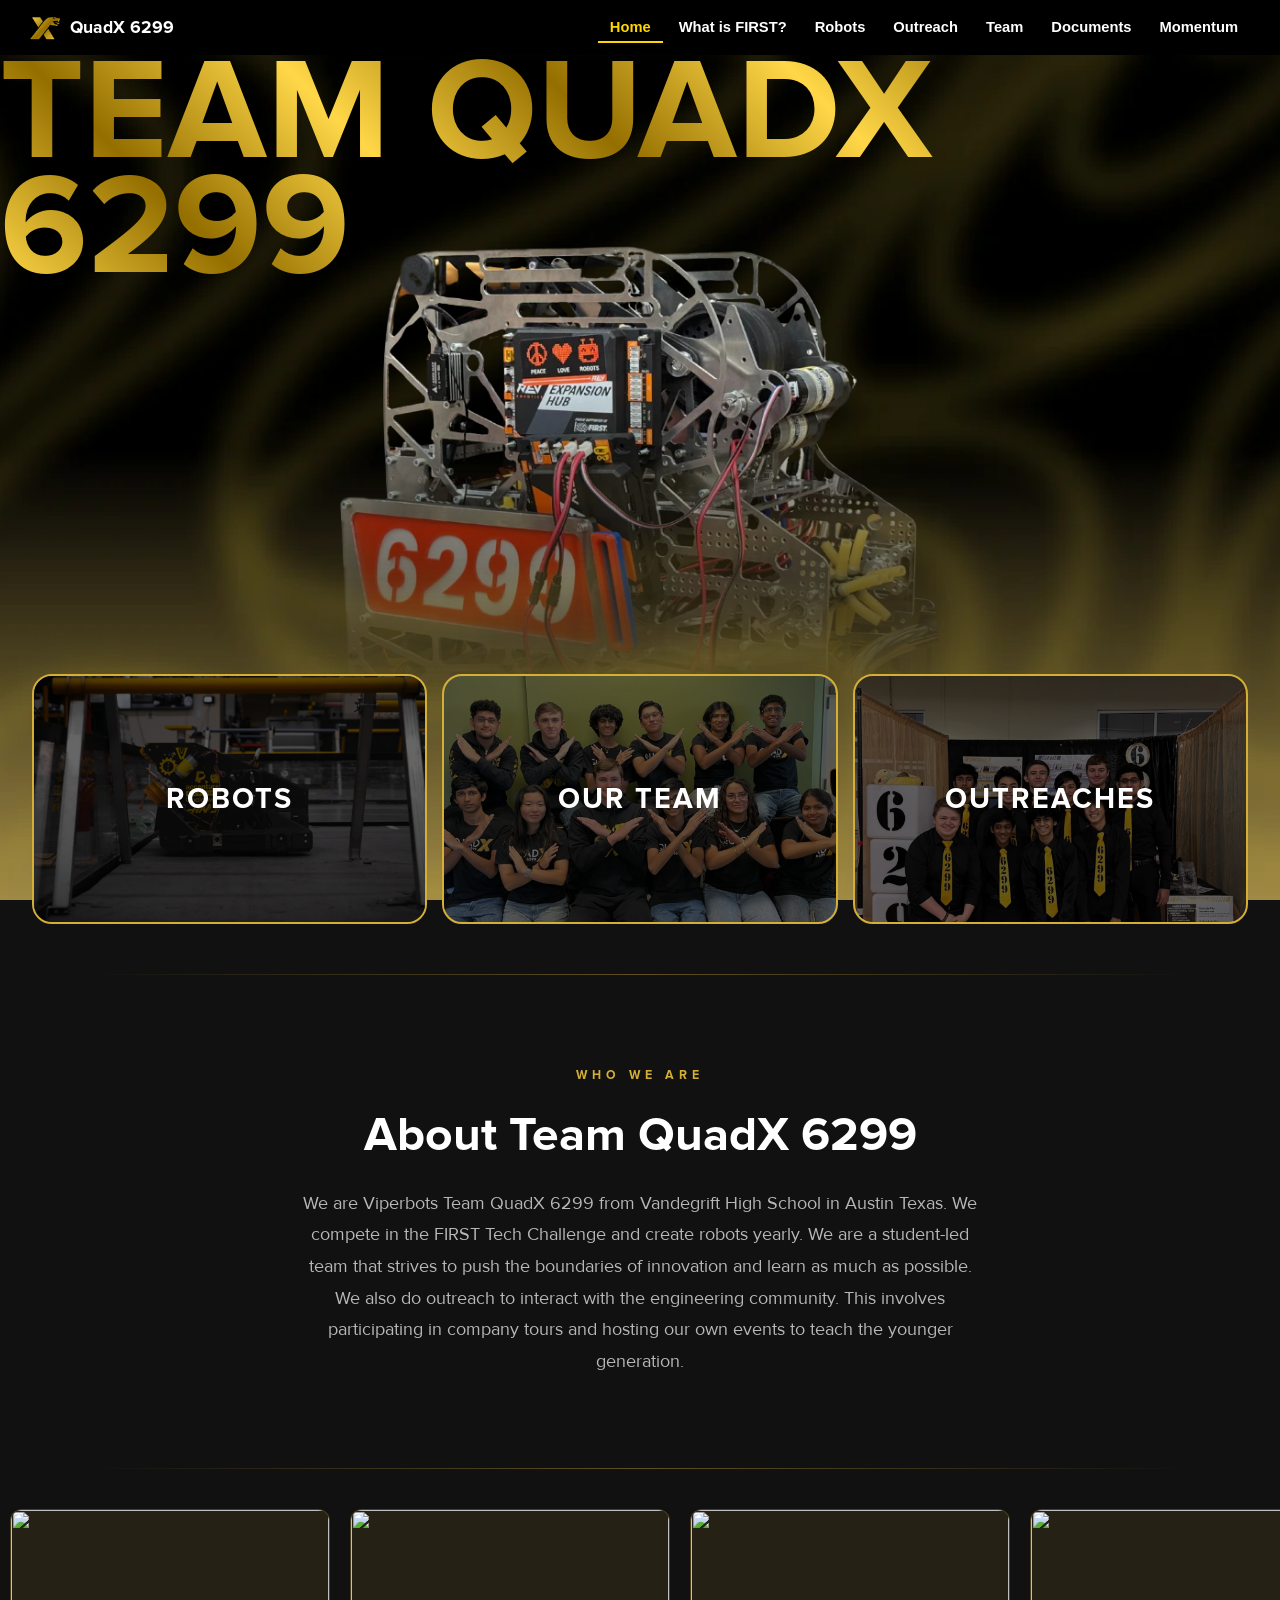
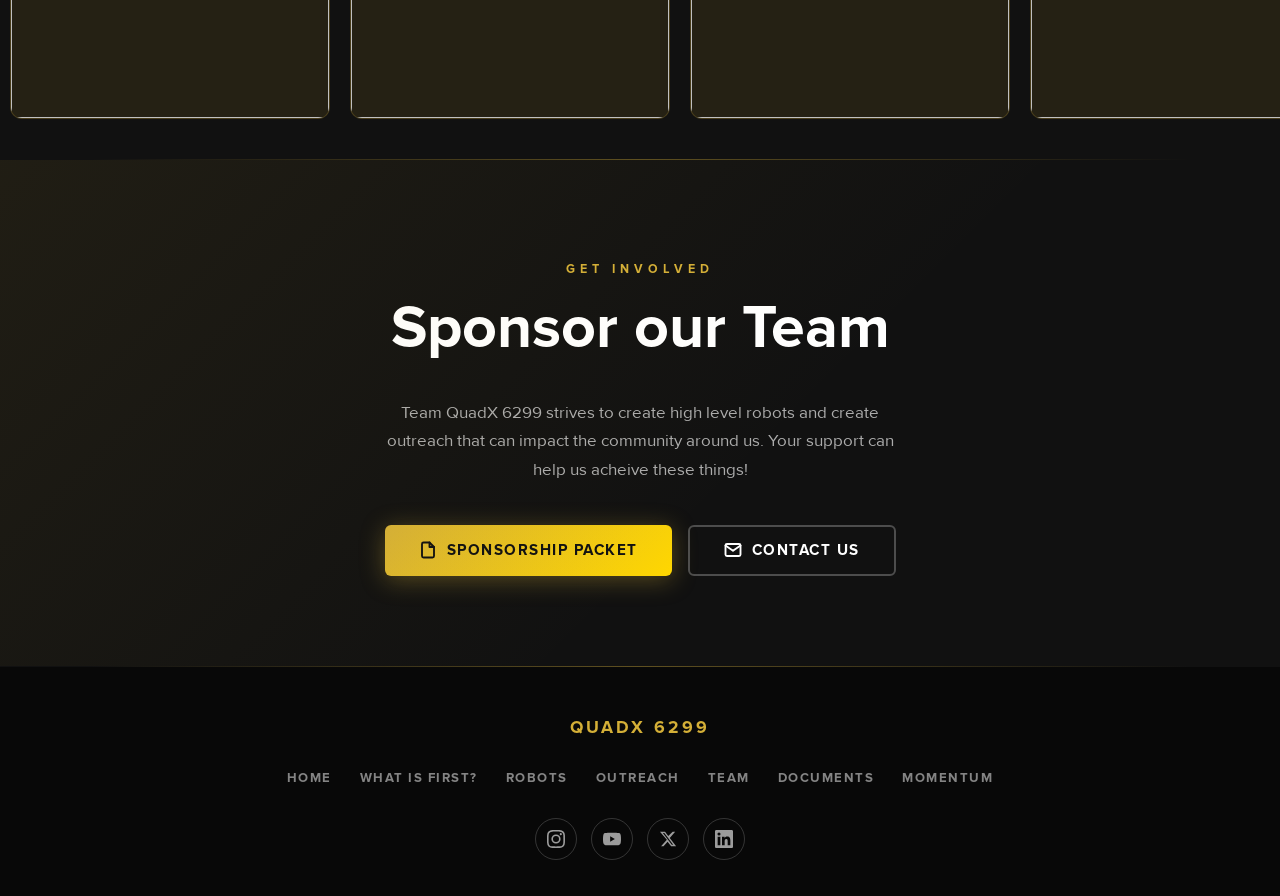
==== commit aa4e90a4: "Add files via upload" ====
--- a/index.html
+++ b/index.html
@@ -1,768 +1,182 @@
 <!DOCTYPE html>
 <html lang="en">
 <head>
+  <meta charset="UTF-8">
+  <meta name="viewport" content="width=device-width, initial-scale=1.0">
+  <title>Team QuadX 6299</title>
   <link rel="icon" type="image/webp" href="GOLD-Logo.webp">
+  <style>
+    @font-face { font-family: 'Proxima Nova'; font-weight: 400; src: url('Proxima-Nova/proximanova_regular.ttf') format('truetype'); }
+    @font-face { font-family: 'Proxima Nova'; font-weight: 700; src: url('Proxima-Nova/proximanova_bold.otf') format('opentype'); }
+    @font-face { font-family: 'Proxima Nova'; font-weight: 900; src: url('Proxima-Nova/proximanova_bold.otf') format('opentype'); }
 
-    <meta charset="UTF-8">
-    <title>Team QuadX 2025-2026</title>
-    <link rel="stylesheet" href="style.css">
+    :root { --font-primary: 'Proxima Nova', Arial, Helvetica, sans-serif; --gold: #D4AF37; --gold2: #FFD700; --nav-h: 55px; }
+    *, *::before, *::after { box-sizing: border-box; }
+    html, body { margin: 0; padding: 0; overflow-x: hidden; min-height: 100vh; font-family: var(--font-primary); color: #fff; background-color: #111; }
+    body { background-image: url(website-background.webp); background-size: cover; background-position: center; background-repeat: no-repeat; background-attachment: fixed; }
+    main { padding-top: var(--nav-h); }
+
+    /* TOP NAV — uses ID to avoid any conflicts */
+    #top-nav { position: fixed; top: 0; left: 0; right: 0; height: 55px; background: #000; display: flex; align-items: center; justify-content: space-between; padding: 0 30px; z-index: 9999; box-sizing: border-box; }
+    #top-nav a.logo { display: flex; flex-direction: row; align-items: center; gap: 10px; text-decoration: none; white-space: nowrap; }
+    #top-nav a.logo img { height: 30px; width: auto; }
+    #top-nav a.logo span { color: #fff; font-family: 'Proxima Nova', Arial, Helvetica, sans-serif; font-weight: 700; font-size: 1.1rem; }
+    #top-nav .links { display: flex; align-items: center; gap: 4px; }
+    #top-nav .links a { color: #fff; font-family: Arial, Helvetica, sans-serif; font-weight: 700; font-size: 0.92rem; padding: 6px 12px; text-decoration: none; border-bottom: 2px solid transparent; transition: color 0.2s; }
+    #top-nav .links a:hover { color: #FFD700; }
+    #top-nav .links a.active { color: #FFD700; border-bottom: 2px solid #FFD700; }
+
+    /* HERO */
+    .hero-container { display: flex; flex-direction: column; align-items: center; justify-content: center; position: relative; min-height: 100vh; padding-bottom: 50px; }
+    .hero-bg-text { font-family: var(--font-primary); font-size: 9rem; font-weight: 900; margin: 0; line-height: 0.8; z-index: 1; pointer-events: none; background: linear-gradient(45deg, #ffd748, #946f00, #ffd748, #946f00, #ffd748, #946f00, #ffd748); -webkit-background-clip: text; background-clip: text; color: transparent; }
+    .robot-wrapper { position: relative; width: 60%; max-width: 600px; z-index: 2; pointer-events: none; margin-top: -40px; display: flex; justify-content: center; }
+    .hero-robot { width: 100%; mask-image: linear-gradient(to bottom, black 0%, black 20%, transparent 75%); -webkit-mask-image: linear-gradient(to bottom, black 0%, black 20%, transparent 75%); }
+    .home-button-group { display: flex; gap: 15px; width: 95%; max-width: 1400px; margin-top: -160px; z-index: 10; position: relative; justify-content: center; }
+    .square-btn { flex: 1; height: 250px; border: 2px solid var(--gold); border-radius: 20px; cursor: pointer; overflow: hidden; position: relative; transition: transform 0.4s cubic-bezier(0.175, 0.885, 0.32, 1.275); background-size: cover; background-position: center; text-decoration: none; display: flex; align-items: center; justify-content: center; }
+    .square-btn::before { content: ""; position: absolute; inset: 0; background: rgba(0,0,0,0.6); transition: background 0.3s ease; z-index: 1; }
+    .square-btn span { position: relative; z-index: 2; color: #fff; font-family: var(--font-primary); font-weight: 900; font-size: 1.8rem; text-transform: uppercase; letter-spacing: 2px; }
+    .square-btn:hover { transform: translateY(-10px) scale(1.02); border-color: #fff; }
+    .square-btn:hover::before { background: rgba(0,0,0,0.3); }
+    @media (max-width: 900px) { .hero-bg-text { font-size: 4.5rem; } .home-button-group { flex-direction: column; align-items: center; margin-top: 20px; } .square-btn { width: 90%; height: 160px; } }
+
+    /* SUPPORT */
+    .support-section { position: relative; padding: 90px 30px; display: flex; flex-direction: column; align-items: center; text-align: center; overflow: hidden; }
+    .support-section::before { content: ''; position: absolute; inset: 0; background: linear-gradient(135deg, rgba(212,175,55,0.08) 0%, rgba(0,0,0,0) 60%); pointer-events: none; }
+    .support-label { font-size: 0.78rem; font-weight: 700; letter-spacing: 5px; text-transform: uppercase; color: var(--gold); margin-bottom: 18px; }
+    .support-heading { font-size: clamp(2.2rem, 5vw, 3.8rem); font-weight: 900; line-height: 1.1; margin: 0 0 20px; max-width: 700px; }
+    .support-heading span { background: linear-gradient(90deg, #ffd748, #d4af37); -webkit-background-clip: text; background-clip: text; color: transparent; }
+    .support-subtext { font-size: 1.05rem; color: rgba(255,255,255,0.65); max-width: 540px; line-height: 1.7; margin-bottom: 40px; }
+    .support-buttons { display: flex; gap: 16px; flex-wrap: wrap; justify-content: center; }
+    .btn-gold { display: inline-flex; align-items: center; gap: 10px; padding: 14px 34px; background: linear-gradient(135deg, #D4AF37, #FFD700); color: #111; font-family: var(--font-primary); font-weight: 900; font-size: 0.95rem; letter-spacing: 1.5px; text-transform: uppercase; text-decoration: none; border-radius: 6px; transition: transform 0.25s ease, box-shadow 0.25s ease; box-shadow: 0 4px 24px rgba(212,175,55,0.35); }
+    .btn-gold:hover { transform: translateY(-3px); box-shadow: 0 8px 32px rgba(212,175,55,0.55); }
+    .btn-outline { display: inline-flex; align-items: center; gap: 10px; padding: 14px 34px; border: 2px solid rgba(255,255,255,0.25); color: #fff; font-family: var(--font-primary); font-weight: 700; font-size: 0.95rem; letter-spacing: 1.5px; text-transform: uppercase; text-decoration: none; border-radius: 6px; transition: border-color 0.25s ease, transform 0.25s ease; }
+    .btn-outline:hover { border-color: var(--gold); color: var(--gold); transform: translateY(-3px); }
+
+    /* DIVIDER */
+    .section-divider { width: 90%; max-width: 1100px; margin: 0 auto; height: 1px; background: linear-gradient(90deg, transparent, rgba(212,175,55,0.4), transparent); }
+
+    /* FOOTER */
+    footer { padding: 50px 40px 36px; display: flex; flex-direction: column; align-items: center; gap: 28px; background: rgba(0,0,0,0.55); }
+    .footer-logo { font-size: 1.1rem; font-weight: 900; letter-spacing: 3px; text-transform: uppercase; color: var(--gold); }
+    .footer-links { display: flex; flex-wrap: wrap; gap: 6px 4px; justify-content: center; }
+    .footer-links a { color: rgba(255,255,255,0.5); text-decoration: none; font-size: 0.82rem; font-weight: 700; letter-spacing: 1.5px; text-transform: uppercase; padding: 4px 12px; transition: color 0.2s; }
+    .footer-links a:hover { color: var(--gold); }
+    .social-links { display: flex; gap: 14px; }
+    .social-link { width: 42px; height: 42px; border: 1.5px solid rgba(255,255,255,0.18); border-radius: 50%; display: flex; align-items: center; justify-content: center; color: rgba(255,255,255,0.6); text-decoration: none; transition: border-color 0.25s, color 0.25s, transform 0.25s; }
+    .social-link:hover { border-color: var(--gold); color: var(--gold); transform: translateY(-3px); box-shadow: 0 0 12px rgba(212,175,55,0.7), 0 0 30px rgba(212,175,55,0.35); }
+    .social-link svg { width: 18px; height: 18px; fill: currentColor; }
+    @media (max-width: 600px) { .support-buttons { flex-direction: column; align-items: center; } .btn-gold, .btn-outline { width: 260px; justify-content: center; } }
+
+    /* ABOUT */
+    .about-section { padding: 90px 40px; display: flex; flex-direction: column; align-items: center; text-align: center; }
+    .about-section .section-label { font-size: 0.78rem; font-weight: 700; letter-spacing: 5px; text-transform: uppercase; color: var(--gold); margin-bottom: 18px; }
+    .about-section h2 { font-size: clamp(2rem, 4vw, 3rem); font-weight: 900; margin: 0 0 24px; max-width: 700px; }
+    .about-section p { font-size: 1.1rem; color: rgba(255,255,255,0.7); max-width: 680px; line-height: 1.8; margin: 0; }
+
+    /* MARQUEE GALLERY */
+    .gallery-section { padding: 40px 0; overflow: hidden; width: 100%; }
+    .marquee-track { display: flex; width: max-content; animation: marquee 30s linear infinite; }
+    .marquee-track:hover { animation-play-state: paused; }
+    .marquee-track .photo { width: 320px; height: 210px; margin: 0 10px; border-radius: 12px; overflow: hidden; flex-shrink: 0; border: 1.5px solid rgba(212,175,55,0.2); background: rgba(212,175,55,0.06); }
+    .marquee-track .photo img { width: 100%; height: 100%; object-fit: cover; display: block; transition: transform 0.4s ease; }
+    .marquee-track .photo:hover img { transform: scale(1.06); }
+    @keyframes marquee { 0% { transform: translateX(0); } 100% { transform: translateX(-50%); } }
+  </style>
 </head>
 <body>
-    <nav>
-    <div class="logo">
-    <img src="GOLD-Logo.webp" alt="QuadX Logo" class="nav-icon">
-    <span>QuadX 6299</span>
-    </div>
-    <div class="nav-links">
-        <button onclick="showPage('home')">Home</button>
-        <button onclick="showPage('first')">What is FIRST?</button> <!-- NEW -->
-        <button onclick="showPage('robots')">Robots</button>
-        <button onclick="showPage('outreach')">Outreach</button>
-        <button onclick="showPage('team')">Team</button>
-        <button onclick="showPage('docs')">Documents</button>
-    </div>
-</nav>
 
-
-
-
-    <!-- Home Page -->
-    <div id="home" class="page active">
-    <div class="hero-container">
-        <!-- Background Large Text -->
-        <h1 class="hero-bg-text">TEAM QUADX 6299</h1>
-        
-        <!-- Hovering Robot Image -->
-        <div class="robot-wrapper">
-            <img src="robot-transparent.webp" alt="Our Robot" class="hero-robot">
-        </div>
-
-        <!-- Home Buttons -->
-        <div class="home-button-group">
-    <button class="square-btn btn-season" onclick="showPage('robots')" style="background-image: url('SEASON.webp'); background-size: cover; background-position: center;">
-        <span>ROBOTS</span>
-    </button>
-    <button class="square-btn btn-members" onclick="showPage('team')" style="background-image: url('TEAM-PHOTO.webp'); background-size: cover; background-position: center;">
-        <span>OUR TEAM</span>
-    </button>
-    <button class="square-btn btn-docs" onclick="showPage('outreach')" style="background-image: url('TEAM-HISTORY.webp'); background-size: cover; background-position: center;">
-        <span>OUTREACHES</span>
-    </button>
-</div>
-    </div>
-</div>
-
-
-
-    <!-- Season Page -->
-    <div id="season" class="page">
-        <h2>Season Summary</h2>
-        <div class="content">
-            <h3>Awards</h3>
-            <ul><li>Engineering Excellence</li></ul>
-            <p>Our season focused on precision and speed...</p>
-        </div>
-    </div>
-
-    <!-- Documents Page -->
-    <div id="docs" class="page">
-        <h2>Official Documents</h2>
-        <div class="grid">
-            <a href="sponsor.pdf" class="btn" target="_blank">Sponsorship PDF</a>
-            <a href="volunteer.pdf" class="btn" target="_blank">Volunteer Guide</a>
-        </div>
-    </div>
-
-    <script src="script.js"></script>
-</body>
-</html>
-
-
-<!-- New Team Members Page -->
-<div id="team" class="page">
-  <h1 class="section-title">Meet the Team</h1>
-  <div class="member-grid">
-    <!-- Repeat this 'member-card' 12 times for your 4x3 grid -->
-    <div class="member-card">
-      <img src="Headshots/Aarya.webp" alt="Member Name">
-      <div class="member-info">
-        <h3>Tony Ortega</h3>
-        <p>Co-PM/Hardware Lead</p>
-      </div>
-    </div>
-    
-    <div class="member-card">
-      <img src="Headshots/Amal.webp" alt="Member Name">
-      <div class="member-info">
-        <h3>Amal Madapaty</h3>
-        <p>Co-PM/Software Lead</p>
-      </div>
-    </div>
-    <!-- ... add 10 more cards here ... -->
-     <div class="member-card">
-      <img src="Headshots/Aarya.webp" alt="Member Name">
-      <div class="member-info">
-        <h3>Aarya Bhise</h3>
-        <p>APM/Marketing Lead</p>
-      </div>
-    </div>
-    <div class="member-card">
-      <img src="Headshots/Aiden.webp" alt="Member Name">
-      <div class="member-info">
-        <h3>Aiden Giroux</h3>
-        <p>Software Member</p>
-      </div>
-    </div>
-    <div class="member-card">
-      <img src="Headshots/Alex.webp" alt="Member Name">
-      <div class="member-info">
-        <h3>Alex Ritter</h3>
-        <p>Software Member</p>
-      </div>
-    </div>
-    <div class="member-card">
-      <img src="Headshots/Sarthak.webp" alt="Member Name">
-      <div class="member-info">
-        <h3>Sarthak Kamble</h3>
-        <p>Software Member</p>
-      </div>
-    </div>
-    <div class="member-card">
-      <img src="Headshots/Baran.webp" alt="Member Name">
-      <div class="member-info">
-        <h3>Baran Shafaei</h3>
-        <p>Marketing Member</p>
-      </div>
-    </div>
-    <div class="member-card">
-      <img src="Headshots/Andrea.webp" alt="Member Name">
-      <div class="member-info">
-        <h3>Andrea Joseph</h3>
-        <p>Marketing Member</p>
-      </div>
-    </div>
-    <div class="member-card">
-      <img src="Headshots/Eeshu.webp" alt="Member Name">
-      <div class="member-info">
-        <h3>Eeshu Pachigolla</h3>
-        <p>Hardware Member</p>
-      </div>
-    </div>
-    <div class="member-card">
-      <img src="Headshots/Seyeon.webp" alt="Member Name">
-      <div class="member-info">
-        <h3>Seyeon Kwon</h3>
-        <p>Hardware Member</p>
-      </div>
-    </div>
-    <div class="member-card">
-      <img src="Headshots/Akash.webp" alt="Member Name">
-      <div class="member-info">
-        <h3>Akash Katta</h3>
-        <p>Hardware Member</p>
-      </div>
-    </div>
-    <div class="member-card">
-      <img src="Headshots/Saachi.webp" alt="Member Name">
-      <div class="member-info">
-        <h3>Saachi Arya</h3>
-        <p>Hardware Member</p>
-      </div>
+  <div id="top-nav">
+    <a href="index.html" class="logo">
+      <img src="GOLD-Logo.webp" alt="" onerror="this.style.display='none'">
+      <span>QuadX 6299</span>
+    </a>
+    <div class="links">
+      <a href="index.html" class="active">Home</a>
+      <a href="first.html">What is FIRST?</a>
+      <a href="robots.html">Robots</a>
+      <a href="outreach.html">Outreach</a>
+      <a href="team.html">Team</a>
+      <a href="docs.html">Documents</a>
+      <a href="momentum.html">Momentum</a>
     </div>
   </div>
 
-<div class="history-container">
-  <h1 class="page-title">Team History</h1>
+  <main>
+    <div class="hero-container">
+      <h1 class="hero-bg-text">TEAM QUADX 6299</h1>
+      <div class="robot-wrapper">
+        <img src="robot-transparent.webp" alt="Our Robot" class="hero-robot">
+      </div>
+      <div class="home-button-group">
+        <a href="robots.html" class="square-btn" style="transition-delay:0s; background-image: url('SEASON.webp');"><span>ROBOTS</span></a>
+        <a href="team.html" class="square-btn" style="transition-delay:0.15s; background-image: url('TEAM-PHOTO.webp');"><span>OUR TEAM</span></a>
+        <a href="outreach.html" class="square-btn" style="transition-delay:0.3s; background-image: url('TEAM-HISTORY.webp');"><span>OUTREACHES</span></a>
+      </div>
+    </div>
+  </main>
 
-  <!-- Repeat this item 13 times -->
-   <details class="history-item">
-    <summary class="year-header">
-      <span class="year-text">2025-2026</span>
-    </summary>
-    <div class="content">
-      <p class="season-desc">
-        This season was full of ambition and progress. With 6 rookies on the team, we primarily focused on cirriculums and our own QuadX Leadership Camp to promote learning. We built 2 fully funcional robot capable of scoring from the far side with a consistent auto. In terms of outreach, we attended 7 company tours/visits including places like Tesla and Amazon. We hosted many STEM nights and Impulse, a FIRST related 2 day summer camp. We created our own team Viperia 32196 and fundraises $5,500 this season, with $1,300 going in our efforts to create 2 teams in Rwanda in partnership with Stryke 6210 to buy 2 starter kits for the students in Rwanda.
-      </p>
-      <h3 class="awards-title">Awards Won</h3>
-      <p class="awards-list">
-        FTC SWAT League Championships:<br>
-        - Inspire 3'rd
-      </p>
+  <div class="section-divider"></div>
+
+  <!-- ABOUT -->
+  <section class="about-section">
+    <p class="section-label">Who We Are</p>
+    <h2>About Team QuadX 6299</h2>
+    <p>
+      We are Viperbots Team QuadX 6299 from Vandegrift High School in Austin Texas. We compete in the FIRST Tech Challenge and create robots yearly. We are a student-led team that strives to push the boundaries of innovation and learn as much as possible. We also do outreach to interact with the engineering community. This involves participating in company tours and hosting our own events to teach the younger generation.
+    </p>
+  </section>
+
+  <div class="section-divider"></div>
+
+  <!-- MARQUEE GALLERY -->
+  <section class="gallery-section">
+    <div class="marquee-track">
+      <div class="photo"><img src="1.webp" alt="" onerror="this.parentElement.style.background='rgba(212,175,55,0.1)'"></div><div class="photo"><img src="PHOTO-2.webp" alt="" onerror="this.parentElement.style.background='rgba(212,175,55,0.1)'"></div><div class="photo"><img src="PHOTO-3.webp" alt="" onerror="this.parentElement.style.background='rgba(212,175,55,0.1)'"></div><div class="photo"><img src="PHOTO-4.webp" alt="" onerror="this.parentElement.style.background='rgba(212,175,55,0.1)'"></div><div class="photo"><img src="PHOTO-5.webp" alt="" onerror="this.parentElement.style.background='rgba(212,175,55,0.1)'"></div><div class="photo"><img src="PHOTO-6.webp" alt="" onerror="this.parentElement.style.background='rgba(212,175,55,0.1)'"></div><div class="photo"><img src="PHOTO-7.webp" alt="" onerror="this.parentElement.style.background='rgba(212,175,55,0.1)'"></div><div class="photo"><img src="PHOTO-8.webp" alt="" onerror="this.parentElement.style.background='rgba(212,175,55,0.1)'"></div><div class="photo"><img src="PHOTO-9.webp" alt="" onerror="this.parentElement.style.background='rgba(212,175,55,0.1)'"></div><div class="photo"><img src="PHOTO-10.webp" alt="" onerror="this.parentElement.style.background='rgba(212,175,55,0.1)'"></div>
+      <div class="photo"><img src="PHOTO-1.webp" alt="" onerror="this.parentElement.style.background='rgba(212,175,55,0.1)'"></div><div class="photo"><img src="PHOTO-2.webp" alt="" onerror="this.parentElement.style.background='rgba(212,175,55,0.1)'"></div><div class="photo"><img src="PHOTO-3.webp" alt="" onerror="this.parentElement.style.background='rgba(212,175,55,0.1)'"></div><div class="photo"><img src="PHOTO-4.webp" alt="" onerror="this.parentElement.style.background='rgba(212,175,55,0.1)'"></div><div class="photo"><img src="PHOTO-5.webp" alt="" onerror="this.parentElement.style.background='rgba(212,175,55,0.1)'"></div><div class="photo"><img src="PHOTO-6.webp" alt="" onerror="this.parentElement.style.background='rgba(212,175,55,0.1)'"></div><div class="photo"><img src="PHOTO-7.webp" alt="" onerror="this.parentElement.style.background='rgba(212,175,55,0.1)'"></div><div class="photo"><img src="PHOTO-8.webp" alt="" onerror="this.parentElement.style.background='rgba(212,175,55,0.1)'"></div><div class="photo"><img src="PHOTO-9.webp" alt="" onerror="this.parentElement.style.background='rgba(212,175,55,0.1)'"></div><div class="photo"><img src="PHOTO-10.webp" alt="" onerror="this.parentElement.style.background='rgba(212,175,55,0.1)'"></div>
     </div>
-  </details>
-  <details class="history-item">
-    <summary class="year-header">
-      <span class="year-text">2024-2025</span>
-    </summary>
-    <div class="content">
-      <p class="season-desc">
-        Our 2024-2025 season had us taking on four different rookies. This year, we focused on having our new rookies brought up to speed, due to some of our notable veterans (namely our marketing lead) leaving at the end of the season. While our robot game was not on par with the previous year's robots, our outreach was great, with tours of Samsung and Dell facilities. Within this, there was also a large amount of community outreach (called Inertia) and professional virtual meetings. These learning experiences for the veterans and rookies was invaluable for improving next season's results.
-      </p>
-      <h3 class="awards-title">Awards Won</h3>
-      <p class="awards-list">
-        FTC Central WALL-E Championship:<br>
-        - Connect 2'nd
-      </p>
+  </section>
+
+  <div class="section-divider"></div>
+
+  <section class="support-section">
+    <p class="support-label">Get Involved</p>
+    <h2 class="support-heading">Sponsor our Team</h2>
+    <p class="support-subtext">Team QuadX 6299 strives to create high level robots and create outreach that can impact the community around us. Your support can help us acheive these things!</p>
+    <div class="support-buttons">
+      <a href="YOUR_SPONSORSHIP_PACKET_LINK_HERE" class="btn-gold" target="_blank" rel="noopener">
+        <svg width="18" height="18" viewBox="0 0 24 24" fill="none" stroke="currentColor" stroke-width="2.5" stroke-linecap="round" stroke-linejoin="round"><path d="M14 2H6a2 2 0 0 0-2 2v16a2 2 0 0 0 2 2h12a2 2 0 0 0 2-2V8z"/><polyline points="14 2 14 8 20 8"/></svg>
+        Sponsorship Packet
+      </a>
+      <a href="mailto:quadx6299@gmail.com" class="btn-outline">
+        <svg width="18" height="18" viewBox="0 0 24 24" fill="none" stroke="currentColor" stroke-width="2.5" stroke-linecap="round" stroke-linejoin="round"><path d="M4 4h16c1.1 0 2 .9 2 2v12c0 1.1-.9 2-2 2H4c-1.1 0-2-.9-2-2V6c0-1.1.9-2 2-2z"/><polyline points="22,6 12,13 2,6"/></svg>
+        Contact Us
+      </a>
     </div>
-  </details>
-  <!-- End of Repeat -->
-   <details class="history-item">
-    <summary class="year-header">
-      <span class="year-text">2023-2024</span>
-    </summary>
-    <div class="content">
-      <p class="season-desc">
-        For our 2023-2024 season, we only had two rookies on our team, with the remainder being veterans. Despite this, we unfortunately were not able to advance past regionals. Even though our progression through the season was rough, we still took the time to outreach to our community by hosting events such as our coding basics camp CodeX, as well as learn several different techniques from industry professionals.
-      </p>
-      <h3 class="awards-title">Awards Won</h3>
-      <p class="awards-list">
-        FTC Central WALL-E Championship:<br>
-        - Inspire 3'rd<br>
-        FTC Central Area Championship<br>
-        - Design 3'rd
-      </p>
+  </section>
+
+  <div class="section-divider"></div>
+
+  <footer>
+    <div class="footer-logo">QuadX 6299</div>
+    <div class="footer-links">
+      <a href="index.html">Home</a>
+      <a href="first.html">What is FIRST?</a>
+      <a href="robots.html">Robots</a>
+      <a href="outreach.html">Outreach</a>
+      <a href="team.html">Team</a>
+      <a href="docs.html">Documents</a>
+      <a href="momentum.html">Momentum</a>
     </div>
-  </details>
-  <details class="history-item">
-    <summary class="year-header">
-      <span class="year-text">2022-2023</span>
-    </summary>
-    <div class="content">
-      <p class="season-desc">
-        The beginning of the season was rough, due to little consideration for software in our design process, which caused problems early on. Thankfully, our team had much experience in judging, which helped us make it to worlds, as well as being a finalist for the design award in our division. Being at worlds was an incredible experience, with lots of excitement and fun to be had by the entire team. We also did a lot of outreach in multiple areas, even hosting a STEM event known as Momentum.
-      </p>
-      <h3 class="awards-title">Awards Won</h3>
-      <p class="awards-list">
-        FTC Texas Central GEMS League Championsiphs:<br>
-        - Inspire 3'rd<br>
-        FTC Texas Central Regional Championship:<br>
-        - Connect 2'nd<br>
-        FTC Texas State Championship:<br>
-        - Inspire 2'nd<br>
-        FTC World Championship - Franklin Division:<br>
-        - Design 3'rd
-      </p>
-    </div>
-  </details>
-  <details class="history-item">
-    <summary class="year-header">
-      <span class="year-text">2021-2022</span>
-    </summary>
-    <div class="content">
-      <p class="season-desc">
-        With an almost entirely rookie team and the pandemic's aftermath, the 2021 season was difficult but we also made big changes for the team as a whole. Meeting virtually was utilized heavily after the pandemic. Our end of year Momentum Career Showcase event was even held virtually, making STEM expertise accessible to more people. We continued to build our relationships with these industry professionals which influenced our future outreach opportunities. We also brought back some of our team traditions to boost team morale and made big strides to increase commitment to robotics. Despite the challenges we faced, we were able to influence and help many both in and outside of the STEM community while redefining what it means for us to be a successful team.
-      </p>
-      <h3 class="awards-title">Awards Won</h3>
-      <p class="awards-list">
-        FTC Texas Central Austin Metro League Championship:<br>
-        - Design 1'st<br>
-        FTC Texas Central Championship:<br>
-        - Connect 1'st
-      </p>
-    </div>
-  </details>
-  <details class="history-item">
-    <summary class="year-header">
-      <span class="year-text">2020-2021</span>
-    </summary>
-    <div class="content">
-      <p class="season-desc">
-        With an almost entirely rookie team and an emerging pandemic, the 2020 season was extremely difficult. Meeting times and spaces were restricted which made training our new team more challenging. Yet, we persevered and managed to reach many with FIRST values. The Argentinian camp we hosted was entirely in Spanish and available on our Youtube channel, making STEM resources and coding classes more accessible to those who do not speak English. We continued our relationship with South Africa and further helped the Greater Tzaneen Community FTC teams. We also continued our advocacy for STEM locally, speaking with legislature in hopes to improve STEM funding. Despite the many challenges of the pandemic, we were able to influence and help many. 
-      </p>
-      <h3 class="awards-title">Awards Won</h3>
-      <p class="awards-list">
-        FTC League Championship:<br>
-        - Inspire 1'st<br>
-        FTC Texas State Cup:<br>
-        - Motivate 1'st<br>
-        FTC Alamo Regional Championship:<br>
-        - Motivate 1'st
-      </p>
-    </div>
-  </details>
-  <details class="history-item">
-    <summary class="year-header">
-      <span class="year-text">2019-2020</span>
-    </summary>
-    <div class="content">
-      <p class="season-desc">
-        A team of all veteran members, QuadX had a strong base for the 2019 - 2020 season. Wanting to push the boundaries of what a small group of individuals could achieve, we took on our biggest endeavor yet and travelled to Tzaneen, South Africa to set up 2 FTC teams. Coming so close to our goal of winning Inspire at Worlds last year we didn't want to leave anything on the table. Unfortunately, after an already successful season winning the Inspire awards at our League Championship and Regional Championship our season was cut short due to COVID-19. 
-      </p>
-      <h3 class="awards-title">Awards Won</h3>
-      <p class="awards-list">
-        FTC League Championship:<br>
-        - Division Finalist<br>
-        - Inspire 1'st<br>
-        - Connect 2'nd<br>
-        - Innovate 2'nd<br>
-        - Motivate 2'nd<br>
-        - Control 2'nd<br>
-        FTC Alamo Regional Championship:<br>
-        - Inspire 1'st<br>
-        - Think 2'nd<br>
-        - Connect 3'rd<br>
-        - Motivate 3'rd<br>
-        - Control 2'nd<br>
-        FTC World Championship:<br>
-        - Cancelled due to COVID-19
-      </p>
-    </div>
-  </details>
-  <details class="history-item">
-    <summary class="year-header">
-      <span class="year-text">2018-2019</span>
-    </summary>
-    <div class="content">
-      <p class="season-desc">
-        With only one team member graduating from the year prior, QuadX had a strong base for the 2018 - 2019 season. We used our relationships built from the year before to design a competitive robot and even stronger team bond, culminating at the World Championships in Houston. Returning to the stage after a year absence, we were assured we had learned from our experiences bringing home the Inspire Finalist Award. 
-      </p>
-      <h3 class="awards-title">Awards Won</h3>
-      <p class="awards-list">
-        FTC League Championship:<br>
-        - Winning Alliance First Pick<br>
-        - Inspire 2'nd<br>
-        - Motivate 1'st<br>
-        - Innovate 3'rd<br>
-        FTC Alamo Regional Championship:<br>
-        - Winning Alliance First Pick<br>
-        - Inspire 3'rd<br>
-        - Design 1'st<br>
-        - Think 3'rd<br>
-        - Connect 3'rd<br>
-        - Motivate 3'rd<br>
-        FTC World Championship:<br>
-        - Inspire Finalist Award
-      </p>
-    </div>
-  </details>
-  <details class="history-item">
-    <summary class="year-header">
-      <span class="year-text">2017-2018</span>
-    </summary>
-    <div class="content">
-      <p class="season-desc">
-        Starting the season with more rookies than veterans, we had a lot of learning to do jumping into our season. Though there were many bumps in the road, we always used our experience to better ourselves for the next time. Although our season appeared to be over after the Alamo Regional Championships, we continued in off-season AML and were Winning Alliance First Pick at the AML "World Championships" 
-      </p>
-      <h3 class="awards-title">Awards Won</h3>
-      <p class="awards-list">
-        FTC AML Offseason Event #5:<br>
-        - Winning Alliance First Pick<br>
-        FTC League Championship:<br>
-        - Finalist Alliance First Pick<br>
-        - Connect 3'rd<br>
-        FTC Alamo Wildcard Qualifier:<br>
-        - Inspire 2'nd<br>
-        - Control 1'st<br>
-        - Connect 3'rd<br>
-        - Finalist Alliance Second Pick<br>
-        FTC Alamo Regional Championship:<br>
-        - Finalist Alliance First Pick
-      </p>
-    </div>
-  </details>
-  <details class="history-item">
-    <summary class="year-header">
-      <span class="year-text">2016-2017</span>
-    </summary>
-    <div class="content">
-      <p class="season-desc">
-        After a successful past few years we were ready to improve even more, bringing new members with some fresh perspective on to the team. Using what've learned from previous years, as well as incorporating new, innovative ideas, we came together to create our masterpiece "Apollo." We were able to return to the World Championships in Houston, Texas and win the Design Award for the third year in a row. 
-      </p>
-      <h3 class="awards-title">Awards Won</h3>
-      <p class="awards-list">
-        FTC League Championship:<br>
-        - Inspire 1'st<br>
-        - Winning Alliance Captain<br>
-        FTC Alamo Regional Championship:<br>
-        - Inspire 1'st<br>
-        - Event Finalist Alliance First Pick<br>
-        FTC South Super Regionals:<br>
-        - PTC Design Award<br>
-        FTC World Championship:<br>
-        - PTC Design Award
-      </p>
-    </div>
-  </details>
-  <details class="history-item">
-    <summary class="year-header">
-      <span class="year-text">2015-2016</span>
-    </summary>
-    <div class="content">
-      <p class="season-desc">
-        After having the exact same team for the past two years, our team structure changed drastically with the graduation of many of our old members to include 6 rookies. We didn't let these changes stop us from making it back to the World Championships and winning the Design Award for the second year in a row. 
-      </p>
-      <h3 class="awards-title">Awards Won</h3>
-      <p class="awards-list">
-        FTC Memorial Qualifier 12/6/15:<br>
-        - Inspire 1'st<br>
-        - Winning Alliance First Pick<br>
-        FTC Vandegrift Qualifer:<br>
-        - Winning Alliance Captain<br>
-        - PTC Design Award<br>
-        FTC Alamo Region Championship:<br>
-        - Inspire 3'rd<br>
-        - PTC Design Award<br>
-        - Control 2'nd<br>
-        FTC South Super Regionals:<br>
-        - 5'th Place in Qualification Matches<br>
-        FTC World Championship:<br>
-        - PTC Design Award<br>
-        - Division Finalist Alliance First Pick
-      </p>
-    </div>
-  </details>
-  <details class="history-item">
-    <summary class="year-header">
-      <span class="year-text">2014-2015</span>
-    </summary>
-    <div class="content">
-      <p class="season-desc">
-        For our second year together, we knew exactly what we would need to do in order to be as successful as our rookie year. Now a group of friends who work exceptionally well together, we built another fast and maneuverable but simple robot, this time named “X.” We made it back to the World Championship, and became the first team from Texas to receive an award- the Design Award! 
-      </p>
-      <h3 class="awards-title">Awards Won</h3>
-      <p class="awards-list">
-        FTC Viperbots Open 11/15/14:<br>
-        - "Ball Leader" Award<br>
-        - High Score during Qualifications<br>
-        FTC Memorial Qualifier 12/6/14:<br>
-        - 1'st Place overall in Qualification Rounds<br>
-        - Innovate Finalist<br>
-        - Think Finalist<br>
-        - Design Finalist<br>
-        - Connect Finalist<br>
-        - Inspire 2'nd<br>
-        - Winning Alliance Captain<br>
-        FTC Harlandale Qualifier 1/31/15:<br>
-        - 1'st Place overall in Qualification Rounds<br>
-        - PTC Design Finalist<br>
-        - Connect Finalist<br>
-        - Think 1'st<br>
-        - Inspire 2'nd<br>
-        - Winning Alliance Captain<br>
-        FTC Alamo Region Championship:<br>
-        - Winning Alliance Captain<br>
-        - Inspire 2'nd<br>
-        FTC South Super Regionals:<br>
-        - Event Finalist Alliance First Pick<br>
-        FTC World Championship:<br>
-        - PTC Design Award<br>
-        - Finalist Alliance First Pick
-      </p>
-    </div>
-  </details>
-  <details class="history-item">
-    <summary class="year-header">
-      <span class="year-text">2013-2014</span>
-    </summary>
-    <div class="content">
-      <p class="season-desc">
-        While the team QuadX had been in existence for a year already, it was essentially our rookie year, since everyone was new to the team- we had 5 rookies, and nobody had ever been a member of the Hardware team. Through hard work, creativity, and sheer will, however, we made it to the World Championship! We had never expected to have one of the best-performing robots in the world at the beginning the year, and making it to the finals at Worlds was a fantastic conclusion to our first year together. 
-      </p>
-      <h3 class="awards-title">Awards Won</h3>
-      <p class="awards-list">
-        FTC Vandegrift Qualifier 12/7/13:<br>
-        - Inspire 2'nd<br>
-        - Finalist Alliance First Pick<br>
-        - World Record in the Qualification Rounds<br>
-        FTC Conally Double Qualifier 1/24/14:<br>
-        - Winning Alliance Captain<br>
-        - 1'st Place overall in Qualification Rounds<br>
-        - Innovate Finalist<br>
-        - "Best Alliance Partner Evah" Brick given by 7161 Hydra<br>
-        FTC Alamo Region Championship:<br>
-        - Innovate 1'st<br>
-        - Think Finalist<br>
-        FTC South Super Regionals:<br>
-        - Finalist Alliance Captain<br>
-        - Inspire 2'nd<br>
-        - Innovate 1'st<br>
-        FTC World Championship:<br>
-        - Finalist Alliance First Pick
-      </p>
-    </div>
-  </details>
-  
-
-</div>
-
-</div>
-
-<div id="outreach" class="page">
-    <h2 class="section-title">Our Outreach History</h2>
-    <div class="outreach-grid">
-        <!-- Button for 2025-2026 -->
-        <button class="outreach-tile" onclick="showPage('outreach-25-26')" style="background-image: url('OUTREACH-HEADERS/25-26:OUTREACH.webp');">
-            <div class="tile-overlay">
-                <span>2025-2026 Outreach</span>
-            </div>
-        </button>
-
-        <!-- Button for 2024-2025 -->
-        <button class="outreach-tile" onclick="showPage('outreach-24-25')" style="background-image: url('OUTREACH-HEADERS/24-25:OUTREACH.webp');">
-            <div class="tile-overlay">
-                <span>2024-2025 Outreach</span>
-            </div>
-        </button>
-
-        <!-- Repeat this block 7 more times to complete the 3x3 grid (9 total) -->
-        <!-- You can use a placeholder image if you don't have photos for all years yet -->
-         <button class="outreach-tile" onclick="showPage('outreach-23-24')" style="background-image: url('OUTREACH-HEADERS/23-24:OUTREACH.webp');">
-            <div class="tile-overlay">
-                <span>2023-2024 Outreach</span>
-            </div>
-        </button>
-        <button class="outreach-tile" onclick="showPage('outreach-22-23')" style="background-image: url('OUTREACH-HEADERS/22-23:OUTREACH.webp');">
-            <div class="tile-overlay">
-                <span>2022-2023 Outreach</span>
-            </div>
-        </button>
-        <button class="outreach-tile" onclick="showPage('outreach-21-22')" style="background-image: url('OUTREACH-HEADERS/21-22:OUTREACH.webp');">
-            <div class="tile-overlay">
-                <span>2021-2022 Outreach</span>
-            </div>
-        </button>
-        <button class="outreach-tile" onclick="showPage('outreach-20-21')" style="background-image: url('OUTREACH-HEADERS/20-21:OUTREACH.webp');">
-            <div class="tile-overlay">
-                <span>2020-2021 Outreach</span>
-            </div>
-        </button>
-        <button class="outreach-tile" onclick="showPage('outreach-19-20')" style="background-image: url('OUTREACH-HEADERS/19-20:OUTREACH.webp');">
-            <div class="tile-overlay">
-                <span>2019-2020 Outreach</span>
-            </div>
-        </button>
-        <button class="outreach-tile" onclick="showPage('outreach-18-19')" style="background-image: url('');">
-            <div class="tile-overlay">
-                <span>2018-2019 Outreach</span>
-            </div>
-        </button>
-        <button class="outreach-tile" onclick="showPage('outreach-17-18')" style="background-image: url('outreach25.jpg');">
-            <div class="tile-overlay">
-                <span>2017-2018 Outreach</span>
-            </div>
-        </button>
-    </div>
-</div>
-
-<div id="outreach-25-26" class="page">
-    <h2>2025-2026 Outreach Details</h2>
-    <button onclick="showPage('outreach')">← Back to Outreach</button>
-</div>
-
-<div id="outreach-24-25" class="page">
-    <h2>2024-2025 Outreach Details</h2>
-    <button onclick="showPage('outreach')">← Back to Outreach</button>
-</div>
-
-<div id="outreach-23-24" class="page">
-    <h2>2023-2024 Outreach Details</h2>
-    <button onclick="showPage('outreach')">← Back to Outreach</button>
-</div>
-
-<div id="outreach-22-23" class="page">
-    <h2>2022-2023 Outreach Details</h2>
-    <button onclick="showPage('outreach')">← Back to Outreach</button>
-</div>
-
-<div id="outreach-21-22" class="page">
-    <h2>2021-2022 Outreach Details</h2>
-    <button onclick="showPage('outreach')">← Back to Outreach</button>
-</div>
-
-<div id="outreach-20-21" class="page">
-    <h2>2020-2021 Outreach Details</h2>
-    <button onclick="showPage('outreach')">← Back to Outreach</button>
-</div>
-
-<div id="outreach-19-20" class="page">
-    <h2>2019-2020 Outreach Details</h2>
-    <button onclick="showPage('outreach')">← Back to Outreach</button>
-</div>
-
-<div id="outreach-18-19" class="page">
-    <h2>2018-2019 Outreach Details</h2>
-    <button onclick="showPage('outreach')">← Back to Outreach</button>
-</div>
-
-<div id="outreach-17-18" class="page">
-    <h2>2017-2018 Outreach Details</h2>
-    <button onclick="showPage('outreach')">← Back to Outreach</button>
-</div>
-
-<div id="robots" class="page">
-    <h2 class="section-title">OUR ROBOTS</h2>
-    <div class="robot-showcase">
-        <!-- Repeat this robot-tile 9 times -->
-        <div class="robot-tile">
-            <div class="robot-text">
-                <h3>2025-2026: ???</h3>
-                <p>Designed for high-speed scoring and autonomous precision, Apex features a dual-intake system and a custom 4-stage lift.</p>
-            </div>
-            <div class="robot-image">
-                <img src="robots/apex.webp" alt="2025 Robot">
-            </div>
-        </div>
-
-        <div class="robot-tile">
-            <div class="robot-text">
-                <h3>2024-2025: ATLAS</h3>
-                <p>Titan was our most robust build yet, focused on defensive maneuvers and heavy lifting during the end-game phase.</p>
-            </div>
-            <div class="robot-image">
-                <img src="robots/titan.webp" alt="2024 Robot">
-            </div>
-        </div>
-        <!-- ... add 7 more tiles ... -->
-         <div class="robot-tile">
-            <div class="robot-text">
-                <h3>2023-2024: MIDAS</h3>
-                <p>Designed for high-speed scoring and autonomous precision, Apex features a dual-intake system and a custom 4-stage lift.</p>
-            </div>
-            <div class="robot-image">
-                <img src="robots/apex.webp" alt="2025 Robot">
-            </div>
-        </div>
-        <div class="robot-tile">
-            <div class="robot-text">
-                <h3>2022-2023: ANUBIS</h3>
-                <p>Designed for high-speed scoring and autonomous precision, Apex features a dual-intake system and a custom 4-stage lift.</p>
-            </div>
-            <div class="robot-image">
-                <img src="robots/apex.webp" alt="2025 Robot">
-            </div>
-        </div>
-        <div class="robot-tile">
-            <div class="robot-text">
-                <h3>2021-2022: HERCULES</h3>
-                <p>Designed for high-speed scoring and autonomous precision, Apex features a dual-intake system and a custom 4-stage lift.</p>
-            </div>
-            <div class="robot-image">
-                <img src="robots/apex.webp" alt="2025 Robot">
-            </div>
-        </div>
-        <div class="robot-tile">
-            <div class="robot-text">
-                <h3>2020-2021: N/A</h3>
-                <p>Designed for high-speed scoring and autonomous precision, Apex features a dual-intake system and a custom 4-stage lift.</p>
-            </div>
-            <div class="robot-image">
-                <img src="robots/apex.webp" alt="2025 Robot">
-            </div>
-        </div>
-        <div class="robot-tile">
-            <div class="robot-text">
-                <h3>2019-2020: HADES 2.0</h3>
-                <p>Designed for high-speed scoring and autonomous precision, Apex features a dual-intake system and a custom 4-stage lift.</p>
-            </div>
-            <div class="robot-image">
-                <img src="robots/apex.webp" alt="2025 Robot">
-            </div>
-        </div>
-        <div class="robot-tile">
-            <div class="robot-text">
-                <h3>2018-2019: HELIOS</h3>
-                <p>Designed for high-speed scoring and autonomous precision, Apex features a dual-intake system and a custom 4-stage lift.</p>
-            </div>
-            <div class="robot-image">
-                <img src="robots/apex.webp" alt="2025 Robot">
-            </div>
-        </div>
-        <div class="robot-tile">
-            <div class="robot-text">
-                <h3>2017-2018: N/A</h3>
-                <p>Designed for high-speed scoring and autonomous precision, Apex features a dual-intake system and a custom 4-stage lift.</p>
-            </div>
-            <div class="robot-image">
-                <img src="robots/apex.webp" alt="2025 Robot">
-            </div>
-        </div>
-        <div class="robot-tile">
-            <div class="robot-text">
-                <h3>2016-2017: APOLLO</h3>
-                <p>Designed for high-speed scoring and autonomous precision, Apex features a dual-intake system and a custom 4-stage lift.</p>
-            </div>
-            <div class="robot-image">
-                <img src="robots/apex.webp" alt="2025 Robot">
-            </div>
-        </div>
-        <div class="robot-tile">
-            <div class="robot-text">
-                <h3>2015-2016: HERMES 2.0</h3>
-                <p>Designed for high-speed scoring and autonomous precision, Apex features a dual-intake system and a custom 4-stage lift.</p>
-            </div>
-            <div class="robot-image">
-                <img src="robots/apex.webp" alt="2025 Robot">
-            </div>
-        </div>
-    </div>
-</div>
-
-<div id="first" class="page">
-    <!-- Header: No background, bold white centered text -->
-    <header class="first-header">
-        <h1>WHAT IS FIRST</h1>
-    </header>
-
-    <!-- Intro Section -->
-    <section class="content-block">
-        <div class="flex-row">
-            <div class="visual">
-                <img src="FIRST-Page/FIRST-Logo.webp" alt="FIRST Logo">
-            </div>
-            <div class="info">
-                <h2>FIRST</h2>
-                <h3>For Inspiration and Recognition of Science and Technology</h3>
-                <p>FIRST is an acronym for "For The Inspiration and Recognition of Science and Technology". They are an international youth organization that run and administer the First Tech Challenge, First LEGO League Discover, FIRST Lego League Explore, First LEGO League Challenge and First Robotics Challenge robotics challenges. FIRST hosts these to promote and spread the idea of STEM (STEAM) by combining the excitement of sports and rigors of science and technology.</p>
-            </div>
-        </div>
-    </section>
-
-    <hr class="white-divider">
-
-    <h2 class="section-title">FIRST PROGRAMS</h2>
-
-    <!-- FLL Section (Photo Left) -->
-    <section class="content-block">
-        <div class="flex-row">
-            <div class="visual">
-                <img src="FIRST-Page/FLL-Logo.webp" alt="FLL Logo">
-            </div>
-            <div class="info">
-                <h2>FIRST LEGO LEAGUE (FLL)</h2>
-                <p>It is a program  run by FIRST that helps introduce the values of STE(A)M to younger audiences (from K to 8) with the help of Lego products. The usage of them creates a fun game for the participants and supports learning about science and technology through the game itself and other aspects of the organization.</p>
-            
-</div>
-              </div>
-        <a href="https://www.firstlegoleague.org/" class="program-btn fll-btn" target="_blank">VISIT FLL WEBSITE</a>
-    </section>
-
-    <!-- FTC Section (Photo Right on Desktop) -->
-    <section class="content-block reverse">
-        <div class="flex-row">
-            <div class="visual">
-                <img src="FIRST-Page/FTC-Logo.webp" alt="FTC Logo">
-            </div>
-            <div class="info">
-                <h2>FIRST TECH CHALLENGE (FTC)</h2>
-                <p>FTC allows students from grades 7-12 to participate in a robot competion that lasts for most of the school year. Students will learn skills of science and technology, while also developing important teamworking skills</p>
-</div>
-              </div>
-        <a href="https://www.firstinspires.org/programs/ftc/" class="program-btn ftc-btn" target="_blank">VISIT FTC WEBSITE</a>
-    </section>
-
-    <!-- FRC Section (Photo Left) -->
-    <section class="content-block">
-        <div class="flex-row">
-            <div class="visual">
-                <img src="FIRST-Page/FRC-Logo.webp" alt="FRC Logo">
-            </div>
-            <div class="info">
-                <h2>FIRST ROBOTICS COMPETITION (FRC)</h2>
-                <p>FRC allows high school students to participate in a robot competition that lasts for about half of the school year. Students will learn skills of science and technology, while also developing important teamworking skills.</p>
-</div>
-              </div>
-        <a href="https://www.firstinspires.org" class="program-btn frc-btn" target="_blank">VISIT FRC WEBSITE</a>
-    </section>
-</div>
-
-
+    <div class="social-links">
+      <a href="https://instagram.com/YOUR_HANDLE" class="social-link" target="_blank" rel="noopener" aria-label="Instagram">
+        <svg viewBox="0 0 24 24"><path d="M12 2.163c3.204 0 3.584.012 4.85.07 3.252.148 4.771 1.691 4.919 4.919.058 1.265.069 1.645.069 4.849 0 3.205-.012 3.584-.069 4.849-.149 3.225-1.664 4.771-4.919 4.919-1.266.058-1.644.07-4.85.07-3.204 0-3.584-.012-4.849-.07-3.26-.149-4.771-1.699-4.919-4.92-.058-1.265-.07-1.644-.07-4.849 0-3.204.013-3.583.07-4.849.149-3.227 1.664-4.771 4.919-4.919 1.266-.057 1.645-.069 4.849-.069zM12 0C8.741 0 8.333.014 7.053.072 2.695.272.273 2.69.073 7.052.014 8.333 0 8.741 0 12c0 3.259.014 3.668.072 4.948.2 4.358 2.618 6.78 6.98 6.98C8.333 23.986 8.741 24 12 24c3.259 0 3.668-.014 4.948-.072 4.354-.2 6.782-2.618 6.979-6.98.059-1.28.073-1.689.073-4.948 0-3.259-.014-3.667-.072-4.947-.196-4.354-2.617-6.78-6.979-6.98C15.668.014 15.259 0 12 0zm0 5.838a6.162 6.162 0 1 0 0 12.324 6.162 6.162 0 0 0 0-12.324zM12 16a4 4 0 1 1 0-8 4 4 0 0 1 0 8zm6.406-11.845a1.44 1.44 0 1 0 0 2.881 1.44 1.44 0 0 0 0-2.881z"/></svg>
+      </a>
+      <a href="https://youtube.com/@YOUR_CHANNEL" class="social-link" target="_blank" rel="noopener" aria-label="YouTube">
+        <svg viewBox="0 0 24 24"><path d="M23.498 6.186a3.016 3.016 0 0 0-2.122-2.136C19.505 3.545 12 3.545 12 3.545s-7.505 0-9.377.505A3.017 3.017 0 0 0 .502 6.186C0 8.07 0 12 0 12s0 3.93.502 5.814a3.016 3.016 0 0 0 2.122 2.136c1.871.505 9.376.505 9.376.505s7.505 0 9.377-.505a3.015 3.015 0 0 0 2.122-2.136C24 15.93 24 12 24 12s0-3.93-.502-5.814zM9.545 15.568V8.432L15.818 12l-6.273 3.568z"/></svg>
+      </a>
+      <a href="https://x.com/YOUR_HANDLE" class="social-link" target="_blank" rel="noopener" aria-label="X / Twitter">
+        <svg viewBox="0 0 24 24"><path d="M18.244 2.25h3.308l-7.227 8.26 8.502 11.24H16.17l-4.714-6.231-5.401 6.231H2.747l7.73-8.835L1.254 2.25H8.08l4.259 5.631 5.905-5.631zm-1.161 17.52h1.833L7.084 4.126H5.117z"/></svg>
+      </a>
+      <a href="https://linkedin.com/company/YOUR_PAGE" class="social-link" target="_blank" rel="noopener" aria-label="LinkedIn">
+        <svg viewBox="0 0 24 24"><path d="M20.447 20.452h-3.554v-5.569c0-1.328-.027-3.037-1.852-3.037-1.853 0-2.136 1.445-2.136 2.939v5.667H9.351V9h3.414v1.561h.046c.477-.9 1.637-1.85 3.37-1.85 3.601 0 4.267 2.37 4.267 5.455v6.286zM5.337 7.433a2.062 2.062 0 0 1-2.063-2.065 2.064 2.064 0 1 1 2.063 2.065zm1.782 13.019H3.555V9h3.564v11.452zM22.225 0H1.771C.792 0 0 .774 0 1.729v20.542C0 23.227.792 24 1.771 24h20.451C23.2 24 24 23.227 24 22.271V1.729C24 .774 23.2 0 22.222 0h.003z"/></svg>
+      </a
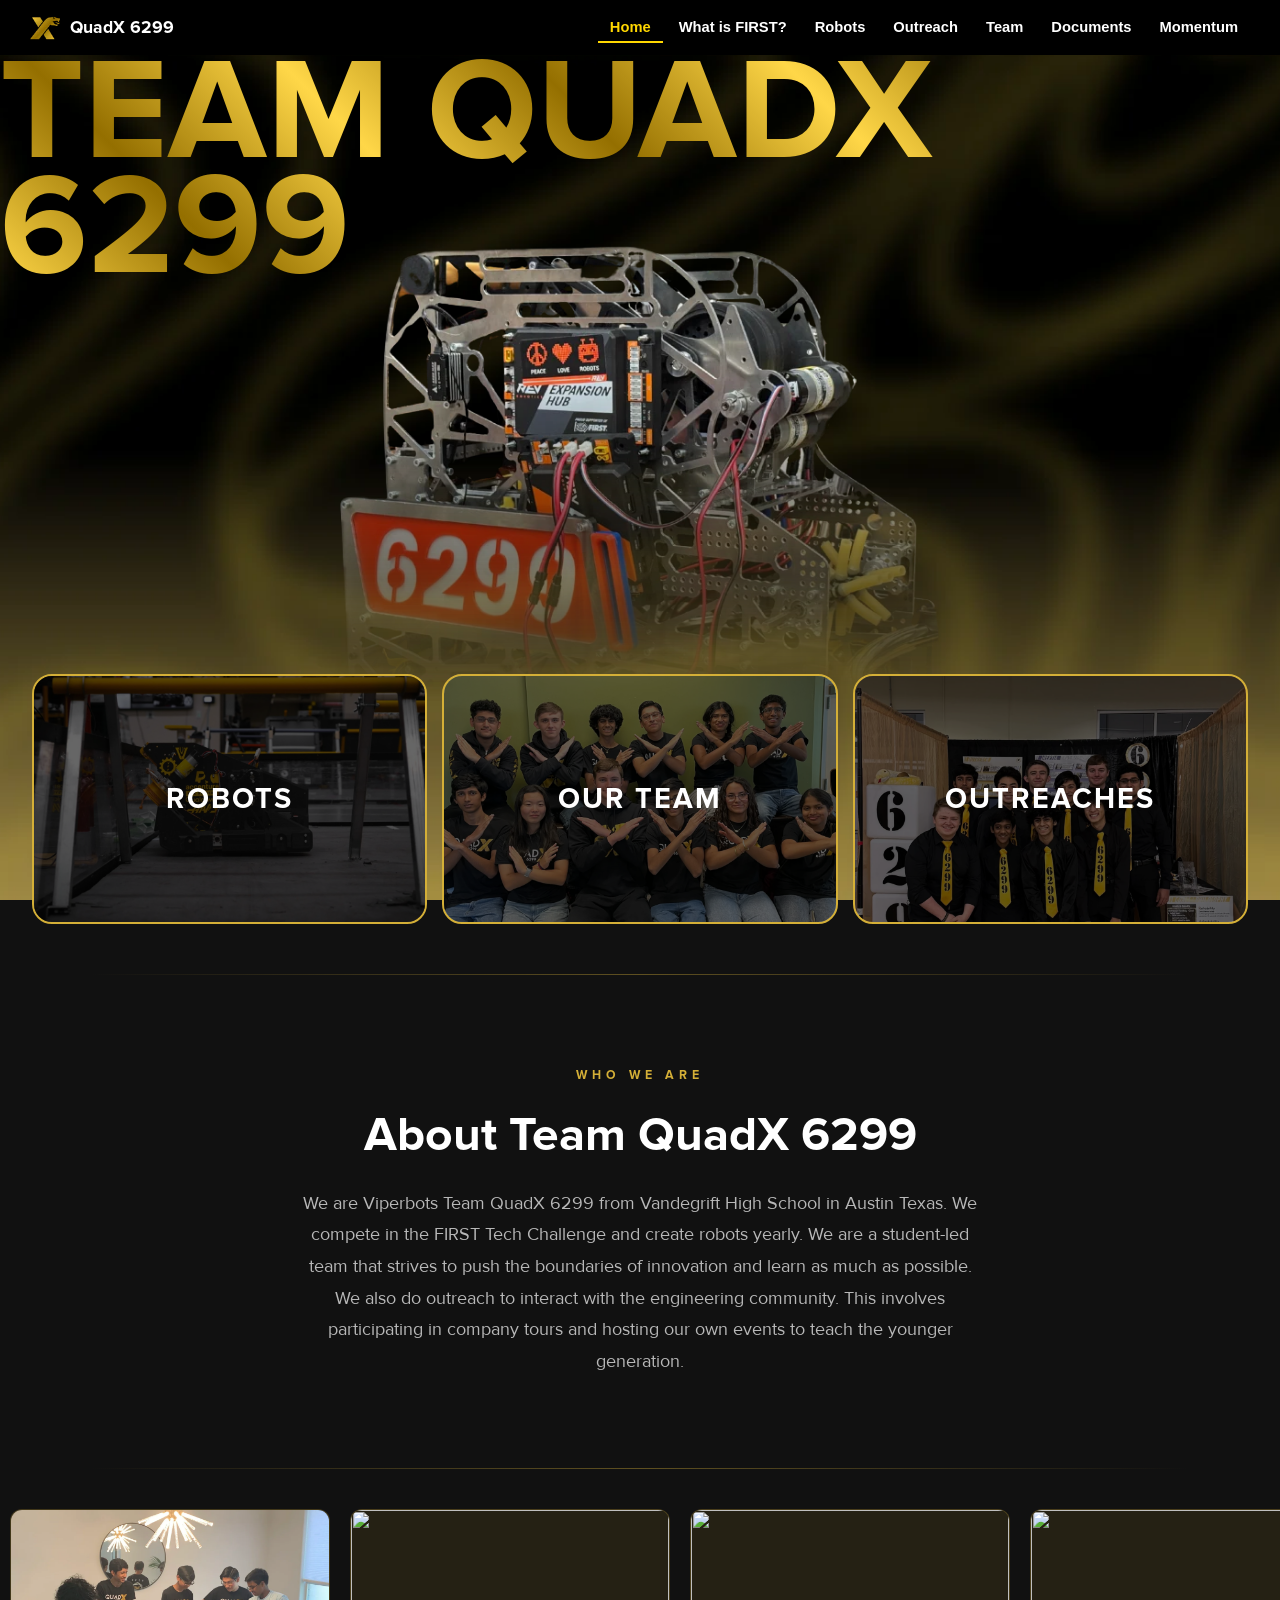
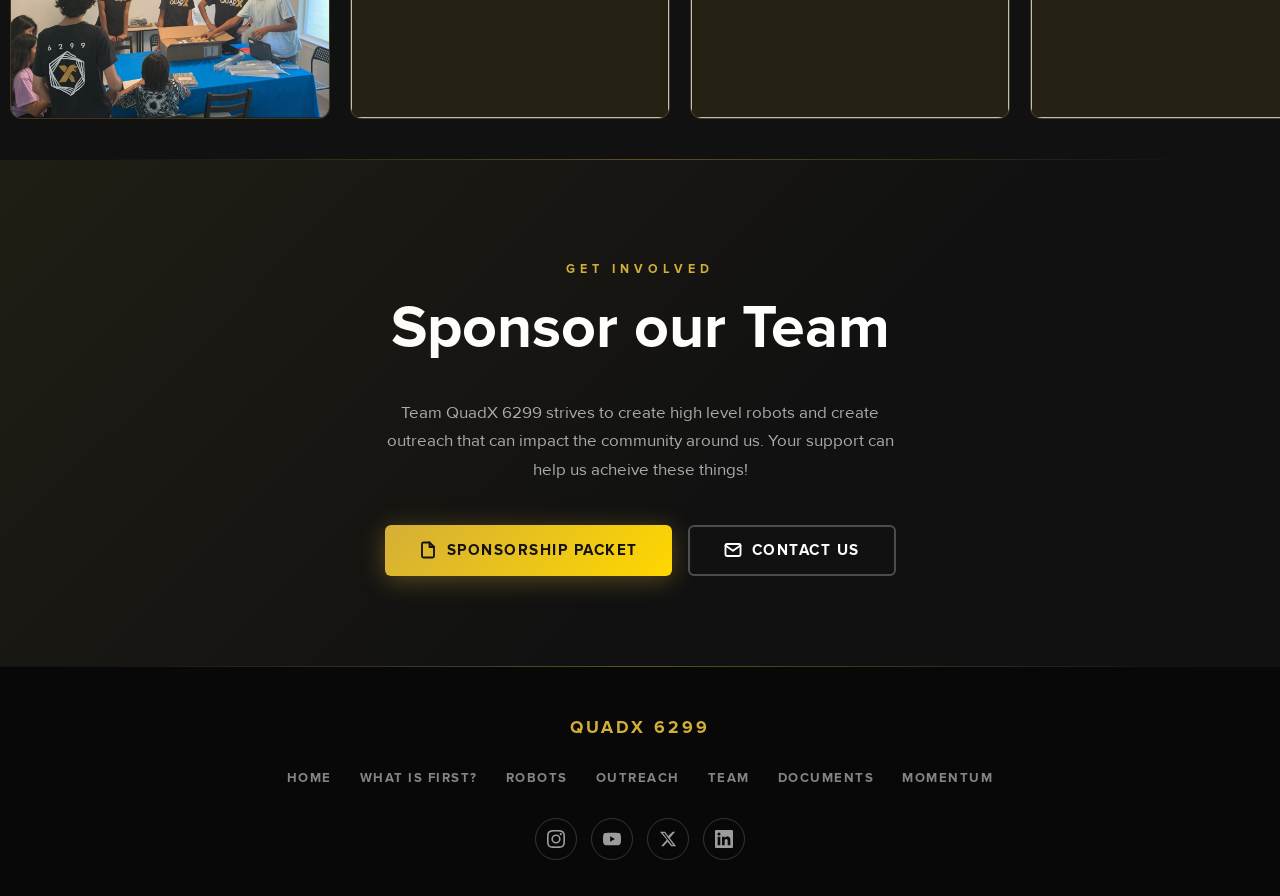
==== commit 267f65ec: "Add files via upload" ====
--- a/index.html
+++ b/index.html
@@ -3,6 +3,7 @@
 <head>
   <meta charset="UTF-8">
   <meta name="viewport" content="width=device-width, initial-scale=1.0">
+  <meta property="og:image" content="GOLD-Logo.webp" />
   <title>Team QuadX 6299</title>
   <link rel="icon" type="image/webp" href="GOLD-Logo.webp">
   <style>
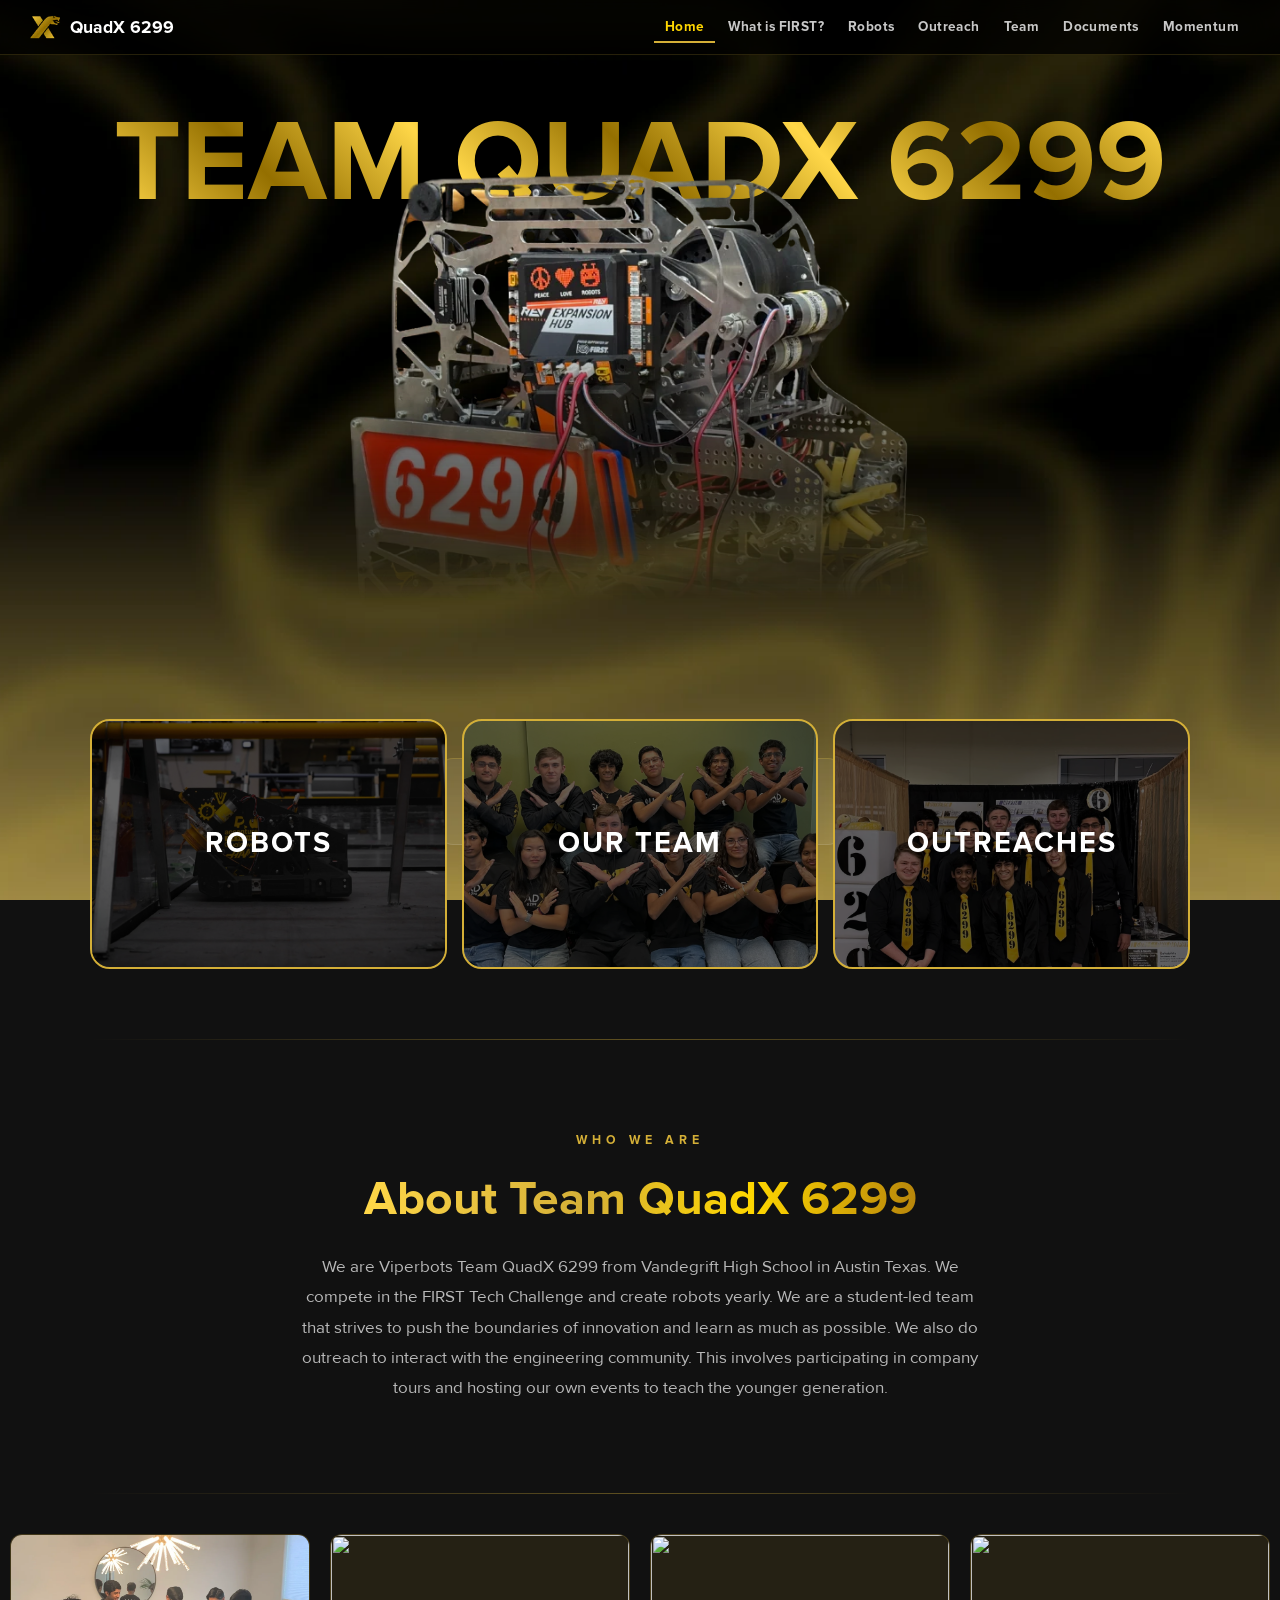
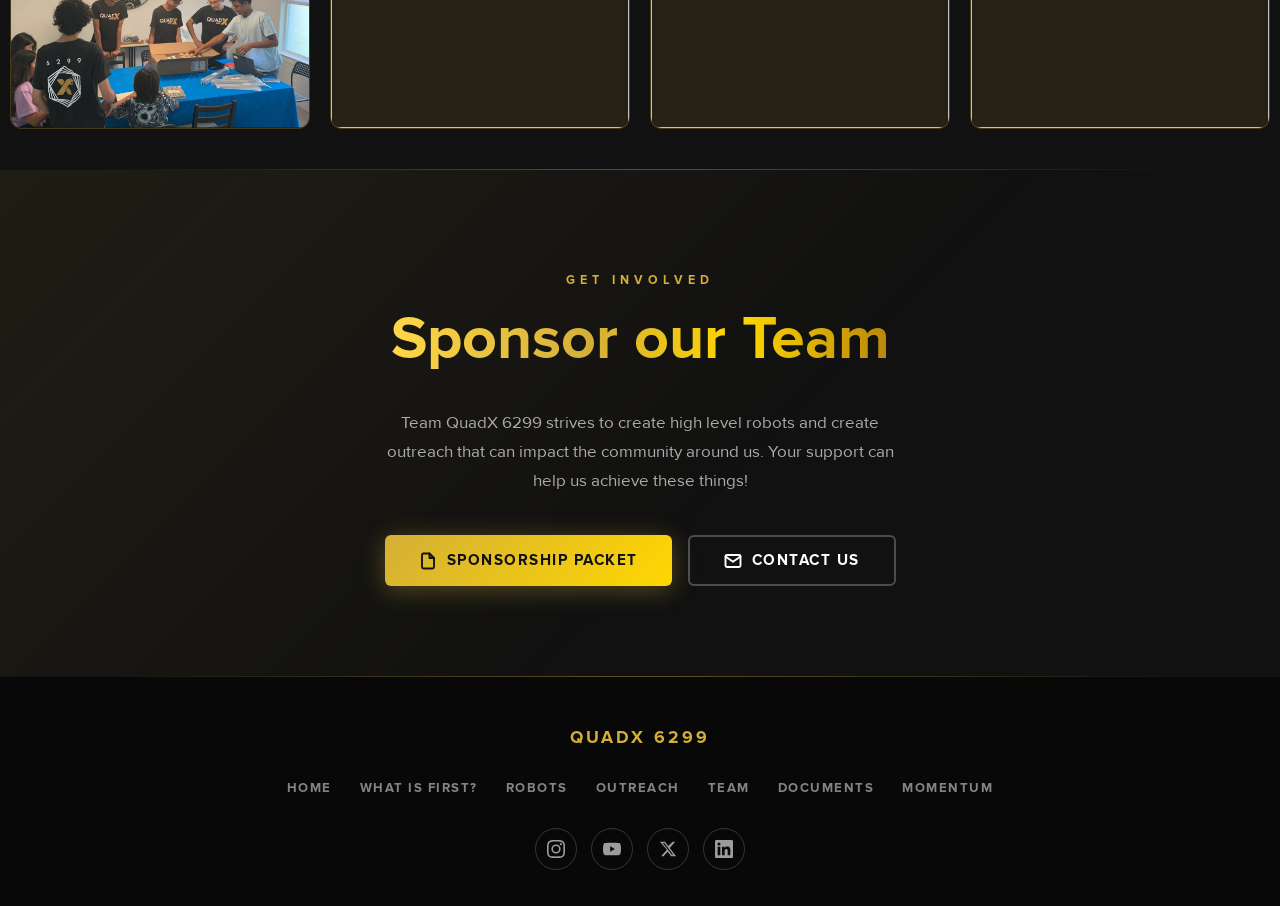
==== commit 8917d43a: "Add files via upload" ====
--- a/index.html
+++ b/index.html
@@ -11,86 +11,609 @@
     @font-face { font-family: 'Proxima Nova'; font-weight: 700; src: url('Proxima-Nova/proximanova_bold.otf') format('opentype'); }
     @font-face { font-family: 'Proxima Nova'; font-weight: 900; src: url('Proxima-Nova/proximanova_bold.otf') format('opentype'); }
 
-    :root { --font-primary: 'Proxima Nova', Arial, Helvetica, sans-serif; --gold: #D4AF37; --gold2: #FFD700; --nav-h: 55px; }
+    :root {
+      --font-primary: 'Proxima Nova', Arial, Helvetica, sans-serif;
+      --gold:  #D4AF37;
+      --gold2: #FFD700;
+      --nav-h: 55px;
+    }
+
     *, *::before, *::after { box-sizing: border-box; }
-    html, body { margin: 0; padding: 0; overflow-x: hidden; min-height: 100vh; font-family: var(--font-primary); color: #fff; background-color: #111; }
-    body { background-image: url(website-background.webp); background-size: cover; background-position: center; background-repeat: no-repeat; background-attachment: fixed; }
+
+    html, body {
+      margin: 0; padding: 0;
+      overflow-x: hidden;
+      min-height: 100vh;
+      font-family: var(--font-primary);
+      color: #fff;
+      background-color: #111;
+    }
+
+    body {
+      background-image: url(website-background.webp);
+      background-size: cover;
+      background-position: center;
+      background-repeat: no-repeat;
+      background-attachment: fixed;
+    }
+
     main { padding-top: var(--nav-h); }
 
-    /* TOP NAV — uses ID to avoid any conflicts */
-    #top-nav { position: fixed; top: 0; left: 0; right: 0; height: 55px; background: #000; display: flex; align-items: center; justify-content: space-between; padding: 0 30px; z-index: 9999; box-sizing: border-box; }
-    #top-nav a.logo { display: flex; flex-direction: row; align-items: center; gap: 10px; text-decoration: none; white-space: nowrap; }
+    /* ── NAV ── */
+    #top-nav {
+      position: fixed;
+      top: 0; left: 0; right: 0;
+      height: var(--nav-h);
+      background: rgba(0, 0, 0, 0.78);
+      backdrop-filter: blur(20px);
+      -webkit-backdrop-filter: blur(20px);
+      border-bottom: 1px solid rgba(212, 175, 55, 0.18);
+      display: flex;
+      align-items: center;
+      justify-content: space-between;
+      padding: 0 30px;
+      z-index: 9999;
+    }
+
+    #top-nav a.logo {
+      display: flex;
+      align-items: center;
+      gap: 10px;
+      text-decoration: none;
+      white-space: nowrap;
+    }
+
     #top-nav a.logo img { height: 30px; width: auto; }
-    #top-nav a.logo span { color: #fff; font-family: 'Proxima Nova', Arial, Helvetica, sans-serif; font-weight: 700; font-size: 1.1rem; }
-    #top-nav .links { display: flex; align-items: center; gap: 4px; }
-    #top-nav .links a { color: #fff; font-family: Arial, Helvetica, sans-serif; font-weight: 700; font-size: 0.92rem; padding: 6px 12px; text-decoration: none; border-bottom: 2px solid transparent; transition: color 0.2s; }
-    #top-nav .links a:hover { color: #FFD700; }
-    #top-nav .links a.active { color: #FFD700; border-bottom: 2px solid #FFD700; }
-
-    /* HERO */
-    .hero-container { display: flex; flex-direction: column; align-items: center; justify-content: center; position: relative; min-height: 100vh; padding-bottom: 50px; }
-    .hero-bg-text { font-family: var(--font-primary); font-size: 9rem; font-weight: 900; margin: 0; line-height: 0.8; z-index: 1; pointer-events: none; background: linear-gradient(45deg, #ffd748, #946f00, #ffd748, #946f00, #ffd748, #946f00, #ffd748); -webkit-background-clip: text; background-clip: text; color: transparent; }
-    .robot-wrapper { position: relative; width: 60%; max-width: 600px; z-index: 2; pointer-events: none; margin-top: -40px; display: flex; justify-content: center; }
-    .hero-robot { width: 100%; mask-image: linear-gradient(to bottom, black 0%, black 20%, transparent 75%); -webkit-mask-image: linear-gradient(to bottom, black 0%, black 20%, transparent 75%); }
-    .home-button-group { display: flex; gap: 15px; width: 95%; max-width: 1400px; margin-top: -160px; z-index: 10; position: relative; justify-content: center; }
-    .square-btn { flex: 1; height: 250px; border: 2px solid var(--gold); border-radius: 20px; cursor: pointer; overflow: hidden; position: relative; transition: transform 0.4s cubic-bezier(0.175, 0.885, 0.32, 1.275); background-size: cover; background-position: center; text-decoration: none; display: flex; align-items: center; justify-content: center; }
-    .square-btn::before { content: ""; position: absolute; inset: 0; background: rgba(0,0,0,0.6); transition: background 0.3s ease; z-index: 1; }
-    .square-btn span { position: relative; z-index: 2; color: #fff; font-family: var(--font-primary); font-weight: 900; font-size: 1.8rem; text-transform: uppercase; letter-spacing: 2px; }
-    .square-btn:hover { transform: translateY(-10px) scale(1.02); border-color: #fff; }
+
+    #top-nav a.logo span {
+      color: #fff;
+      font-family: var(--font-primary);
+      font-weight: 700;
+      font-size: 1.1rem;
+    }
+
+    #top-nav .links {
+      display: flex;
+      align-items: center;
+      gap: 2px;
+    }
+
+    #top-nav .links a {
+      color: rgba(255,255,255,0.78);
+      font-family: var(--font-primary);
+      font-weight: 700;
+      font-size: 0.85rem;
+      padding: 6px 11px;
+      text-decoration: none;
+      border-bottom: 2px solid transparent;
+      transition: color 0.2s, border-color 0.2s;
+      letter-spacing: 0.4px;
+    }
+
+    #top-nav .links a:hover { color: var(--gold2); }
+    #top-nav .links a.active { color: var(--gold2); border-bottom: 2px solid var(--gold); }
+
+    /* ── HAMBURGER BUTTON ── */
+    .hamburger {
+      display: none;
+      flex-direction: column;
+      justify-content: center;
+      gap: 5px;
+      background: none;
+      border: none;
+      cursor: pointer;
+      padding: 6px;
+      z-index: 10001;
+    }
+
+    .hamburger span {
+      display: block;
+      width: 24px;
+      height: 2px;
+      background: #fff;
+      border-radius: 2px;
+      transition: transform 0.3s ease, opacity 0.3s ease;
+    }
+
+    .hamburger.open span:nth-child(1) { transform: translateY(7px) rotate(45deg); }
+    .hamburger.open span:nth-child(2) { opacity: 0; transform: scaleX(0); }
+    .hamburger.open span:nth-child(3) { transform: translateY(-7px) rotate(-45deg); }
+
+    /* ── MOBILE MENU ── */
+    .mobile-menu {
+      display: none;
+      position: fixed;
+      top: var(--nav-h);
+      left: 0; right: 0;
+      background: rgba(0, 0, 0, 0.96);
+      backdrop-filter: blur(28px);
+      -webkit-backdrop-filter: blur(28px);
+      border-bottom: 1px solid rgba(212,175,55,0.18);
+      flex-direction: column;
+      padding: 8px 0 18px;
+      z-index: 9998;
+      opacity: 0;
+      transform: translateY(-8px);
+      transition: opacity 0.25s ease, transform 0.25s ease;
+      pointer-events: none;
+    }
+
+    .mobile-menu.open {
+      display: flex;
+      opacity: 1;
+      transform: translateY(0);
+      pointer-events: all;
+    }
+
+    .mobile-menu a {
+      color: rgba(255,255,255,0.8);
+      text-decoration: none;
+      font-family: var(--font-primary);
+      font-weight: 700;
+      font-size: 1rem;
+      padding: 13px 28px;
+      border-bottom: 1px solid rgba(255,255,255,0.06);
+      transition: color 0.2s, background 0.2s;
+      letter-spacing: 0.5px;
+    }
+
+    .mobile-menu a:last-child { border-bottom: none; }
+    .mobile-menu a:hover, .mobile-menu a.active { color: var(--gold2); background: rgba(212,175,55,0.05); }
+
+    /* ── SCROLL ANIMATIONS ── */
+    @keyframes fadeSlideUp {
+      from { opacity: 0; transform: translateY(36px); }
+      to   { opacity: 1; transform: translateY(0); }
+    }
+
+    .reveal { opacity: 0; transform: translateY(36px); }
+    .reveal.visible { animation: fadeSlideUp 0.7s cubic-bezier(0.22, 1, 0.36, 1) forwards; }
+    .reveal.d1 { animation-delay: 0.08s; }
+    .reveal.d2 { animation-delay: 0.18s; }
+    .reveal.d3 { animation-delay: 0.28s; }
+    .reveal.d4 { animation-delay: 0.38s; }
+
+    /* ── GOLD GRADIENT TEXT ── */
+    .gold-gradient {
+      background: linear-gradient(90deg, #ffd748 0%, #D4AF37 40%, #FFD700 70%, #b8860b 100%);
+      -webkit-background-clip: text;
+      -webkit-text-fill-color: transparent;
+      background-clip: text;
+    }
+
+    /* ── HERO ── */
+    .hero-container {
+      display: flex;
+      flex-direction: column;
+      align-items: center;
+      justify-content: center;
+      position: relative;
+      min-height: 100vh;
+      padding: 60px 20px 70px;
+    }
+
+    .hero-bg-text {
+      font-family: var(--font-primary);
+      font-size: clamp(2.6rem, 9vw, 9rem);
+      font-weight: 900;
+      margin: 0;
+      line-height: 0.85;
+      z-index: 1;
+      pointer-events: none;
+      text-align: center;
+      background: linear-gradient(45deg, #ffd748, #946f00, #ffd748, #946f00, #ffd748, #946f00, #ffd748);
+      -webkit-background-clip: text;
+      background-clip: text;
+      color: transparent;
+      animation: fadeSlideUp 0.8s cubic-bezier(0.22, 1, 0.36, 1) forwards;
+    }
+
+    .robot-wrapper {
+      position: relative;
+      width: min(60%, 580px);
+      z-index: 2;
+      pointer-events: none;
+      margin-top: -40px;
+      display: flex;
+      justify-content: center;
+      animation: fadeSlideUp 0.8s 0.12s cubic-bezier(0.22, 1, 0.36, 1) both;
+    }
+
+    .hero-robot {
+      width: 100%;
+      mask-image: linear-gradient(to bottom, black 0%, black 20%, transparent 75%);
+      -webkit-mask-image: linear-gradient(to bottom, black 0%, black 20%, transparent 75%);
+    }
+
+    /* ── STATS STRIP ── */
+    .stats-row {
+      display: flex;
+      gap: 14px;
+      justify-content: center;
+      flex-wrap: wrap;
+      width: 100%;
+      max-width: 860px;
+      padding: 0 20px;
+      margin-top: 16px;
+      margin-bottom: 4px;
+    }
+
+    .stat-card {
+      background: rgba(255, 255, 255, 0.07);
+      backdrop-filter: blur(16px);
+      -webkit-backdrop-filter: blur(16px);
+      border: 1px solid rgba(255,255,255,0.12);
+      border-top-color: rgba(212,175,55,0.28);
+      border-radius: 14px;
+      padding: 18px 24px;
+      text-align: center;
+      flex: 1;
+      min-width: 120px;
+      transition: transform 0.3s ease, border-color 0.3s ease, box-shadow 0.3s ease;
+    }
+
+    .stat-card:hover {
+      transform: translateY(-4px);
+      border-color: rgba(212,175,55,0.45);
+      box-shadow: 0 8px 24px rgba(0,0,0,0.3);
+    }
+
+    .stat-number {
+      font-size: 1.9rem;
+      font-weight: 900;
+      background: linear-gradient(90deg, #ffd748, #D4AF37);
+      -webkit-background-clip: text;
+      -webkit-text-fill-color: transparent;
+      background-clip: text;
+      line-height: 1;
+      margin-bottom: 5px;
+    }
+
+    .stat-label {
+      font-size: 0.7rem;
+      font-weight: 700;
+      letter-spacing: 2px;
+      text-transform: uppercase;
+      color: rgba(255,255,255,0.45);
+    }
+
+    /* ── NAV BUTTON GROUP ── */
+    .home-button-group {
+      display: flex;
+      gap: 15px;
+      width: 95%;
+      max-width: 1100px;
+      margin-top: -130px;
+      z-index: 10;
+      position: relative;
+      justify-content: center;
+    }
+
+    .square-btn {
+      flex: 1;
+      min-width: 0;
+      height: 250px;
+      border: 2px solid var(--gold);
+      border-radius: 20px;
+      cursor: pointer;
+      overflow: hidden;
+      position: relative;
+      transition: transform 0.4s cubic-bezier(0.175, 0.885, 0.32, 1.275),
+                  border-color 0.3s ease,
+                  box-shadow 0.3s ease;
+      background-size: cover;
+      background-position: center;
+      text-decoration: none;
+      display: flex;
+      align-items: center;
+      justify-content: center;
+    }
+
+    .square-btn::before {
+      content: "";
+      position: absolute;
+      inset: 0;
+      background: rgba(0,0,0,0.6);
+      transition: background 0.3s ease;
+      z-index: 1;
+    }
+
+    .square-btn span {
+      position: relative;
+      z-index: 2;
+      color: #fff;
+      font-family: var(--font-primary);
+      font-weight: 900;
+      font-size: clamp(1rem, 2.5vw, 1.8rem);
+      text-transform: uppercase;
+      letter-spacing: 2px;
+      text-align: center;
+    }
+
+    .square-btn:hover {
+      transform: translateY(-10px) scale(1.02);
+      border-color: #fff;
+      box-shadow: 0 20px 50px rgba(212,175,55,0.28);
+    }
+
     .square-btn:hover::before { background: rgba(0,0,0,0.3); }
-    @media (max-width: 900px) { .hero-bg-text { font-size: 4.5rem; } .home-button-group { flex-direction: column; align-items: center; margin-top: 20px; } .square-btn { width: 90%; height: 160px; } }
-
-    /* SUPPORT */
-    .support-section { position: relative; padding: 90px 30px; display: flex; flex-direction: column; align-items: center; text-align: center; overflow: hidden; }
-    .support-section::before { content: ''; position: absolute; inset: 0; background: linear-gradient(135deg, rgba(212,175,55,0.08) 0%, rgba(0,0,0,0) 60%); pointer-events: none; }
-    .support-label { font-size: 0.78rem; font-weight: 700; letter-spacing: 5px; text-transform: uppercase; color: var(--gold); margin-bottom: 18px; }
-    .support-heading { font-size: clamp(2.2rem, 5vw, 3.8rem); font-weight: 900; line-height: 1.1; margin: 0 0 20px; max-width: 700px; }
-    .support-heading span { background: linear-gradient(90deg, #ffd748, #d4af37); -webkit-background-clip: text; background-clip: text; color: transparent; }
-    .support-subtext { font-size: 1.05rem; color: rgba(255,255,255,0.65); max-width: 540px; line-height: 1.7; margin-bottom: 40px; }
-    .support-buttons { display: flex; gap: 16px; flex-wrap: wrap; justify-content: center; }
-    .btn-gold { display: inline-flex; align-items: center; gap: 10px; padding: 14px 34px; background: linear-gradient(135deg, #D4AF37, #FFD700); color: #111; font-family: var(--font-primary); font-weight: 900; font-size: 0.95rem; letter-spacing: 1.5px; text-transform: uppercase; text-decoration: none; border-radius: 6px; transition: transform 0.25s ease, box-shadow 0.25s ease; box-shadow: 0 4px 24px rgba(212,175,55,0.35); }
+
+    /* ── DIVIDER ── */
+    .section-divider {
+      width: 90%;
+      max-width: 1100px;
+      margin: 0 auto;
+      height: 1px;
+      background: linear-gradient(90deg, transparent, rgba(212,175,55,0.4), transparent);
+      border: none;
+    }
+
+    /* ── ABOUT ── */
+    .about-section {
+      padding: 90px 40px;
+      display: flex;
+      flex-direction: column;
+      align-items: center;
+      text-align: center;
+    }
+
+    .about-section .section-label {
+      font-size: 0.78rem;
+      font-weight: 700;
+      letter-spacing: 5px;
+      text-transform: uppercase;
+      color: var(--gold);
+      margin-bottom: 18px;
+    }
+
+    .about-section h2 {
+      font-size: clamp(2rem, 4vw, 3rem);
+      font-weight: 900;
+      margin: 0 0 24px;
+      max-width: 700px;
+    }
+
+    .about-section p {
+      font-size: 1.05rem;
+      color: rgba(255,255,255,0.7);
+      max-width: 680px;
+      line-height: 1.8;
+      margin: 0;
+    }
+
+    /* ── MARQUEE GALLERY ── */
+    .gallery-section {
+      padding: 40px 0;
+      overflow: hidden;
+      width: 100%;
+    }
+
+    .marquee-track {
+      display: flex;
+      width: max-content;
+      animation: marquee 30s linear infinite;
+    }
+
+    .marquee-track:hover { animation-play-state: paused; }
+
+    .marquee-track .photo {
+      width: 300px;
+      height: 195px;
+      margin: 0 10px;
+      border-radius: 12px;
+      overflow: hidden;
+      flex-shrink: 0;
+      border: 1.5px solid rgba(212,175,55,0.2);
+      background: rgba(212,175,55,0.06);
+    }
+
+    .marquee-track .photo img {
+      width: 100%;
+      height: 100%;
+      object-fit: cover;
+      display: block;
+      transition: transform 0.4s ease;
+    }
+
+    .marquee-track .photo:hover img { transform: scale(1.06); }
+
+    @keyframes marquee {
+      0%   { transform: translateX(0); }
+      100% { transform: translateX(-50%); }
+    }
+
+    /* ── SUPPORT ── */
+    .support-section {
+      position: relative;
+      padding: 90px 30px;
+      display: flex;
+      flex-direction: column;
+      align-items: center;
+      text-align: center;
+      overflow: hidden;
+    }
+
+    .support-section::before {
+      content: '';
+      position: absolute;
+      inset: 0;
+      background: linear-gradient(135deg, rgba(212,175,55,0.08) 0%, rgba(0,0,0,0) 60%);
+      pointer-events: none;
+    }
+
+    .support-label {
+      font-size: 0.78rem;
+      font-weight: 700;
+      letter-spacing: 5px;
+      text-transform: uppercase;
+      color: var(--gold);
+      margin-bottom: 18px;
+    }
+
+    .support-heading {
+      font-size: clamp(2.2rem, 5vw, 3.8rem);
+      font-weight: 900;
+      line-height: 1.1;
+      margin: 0 0 20px;
+      max-width: 700px;
+    }
+
+    .support-subtext {
+      font-size: 1.05rem;
+      color: rgba(255,255,255,0.65);
+      max-width: 540px;
+      line-height: 1.7;
+      margin-bottom: 40px;
+    }
+
+    .support-buttons {
+      display: flex;
+      gap: 16px;
+      flex-wrap: wrap;
+      justify-content: center;
+    }
+
+    .btn-gold {
+      display: inline-flex;
+      align-items: center;
+      gap: 10px;
+      padding: 14px 34px;
+      background: linear-gradient(135deg, #D4AF37, #FFD700);
+      color: #111;
+      font-family: var(--font-primary);
+      font-weight: 900;
+      font-size: 0.95rem;
+      letter-spacing: 1.5px;
+      text-transform: uppercase;
+      text-decoration: none;
+      border-radius: 6px;
+      transition: transform 0.25s ease, box-shadow 0.25s ease;
+      box-shadow: 0 4px 24px rgba(212,175,55,0.35);
+    }
+
     .btn-gold:hover { transform: translateY(-3px); box-shadow: 0 8px 32px rgba(212,175,55,0.55); }
-    .btn-outline { display: inline-flex; align-items: center; gap: 10px; padding: 14px 34px; border: 2px solid rgba(255,255,255,0.25); color: #fff; font-family: var(--font-primary); font-weight: 700; font-size: 0.95rem; letter-spacing: 1.5px; text-transform: uppercase; text-decoration: none; border-radius: 6px; transition: border-color 0.25s ease, transform 0.25s ease; }
+
+    .btn-outline {
+      display: inline-flex;
+      align-items: center;
+      gap: 10px;
+      padding: 14px 34px;
+      border: 2px solid rgba(255,255,255,0.25);
+      color: #fff;
+      font-family: var(--font-primary);
+      font-weight: 700;
+      font-size: 0.95rem;
+      letter-spacing: 1.5px;
+      text-transform: uppercase;
+      text-decoration: none;
+      border-radius: 6px;
+      transition: border-color 0.25s ease, color 0.25s ease, transform 0.25s ease;
+    }
+
     .btn-outline:hover { border-color: var(--gold); color: var(--gold); transform: translateY(-3px); }
 
-    /* DIVIDER */
-    .section-divider { width: 90%; max-width: 1100px; margin: 0 auto; height: 1px; background: linear-gradient(90deg, transparent, rgba(212,175,55,0.4), transparent); }
-
-    /* FOOTER */
-    footer { padding: 50px 40px 36px; display: flex; flex-direction: column; align-items: center; gap: 28px; background: rgba(0,0,0,0.55); }
+    /* ── FOOTER ── */
+    footer {
+      padding: 50px 40px 36px;
+      display: flex;
+      flex-direction: column;
+      align-items: center;
+      gap: 28px;
+      background: rgba(0,0,0,0.55);
+    }
+
     .footer-logo { font-size: 1.1rem; font-weight: 900; letter-spacing: 3px; text-transform: uppercase; color: var(--gold); }
+
     .footer-links { display: flex; flex-wrap: wrap; gap: 6px 4px; justify-content: center; }
-    .footer-links a { color: rgba(255,255,255,0.5); text-decoration: none; font-size: 0.82rem; font-weight: 700; letter-spacing: 1.5px; text-transform: uppercase; padding: 4px 12px; transition: color 0.2s; }
+
+    .footer-links a {
+      color: rgba(255,255,255,0.5);
+      text-decoration: none;
+      font-size: 0.82rem;
+      font-weight: 700;
+      letter-spacing: 1.5px;
+      text-transform: uppercase;
+      padding: 4px 12px;
+      transition: color 0.2s;
+    }
+
     .footer-links a:hover { color: var(--gold); }
+
     .social-links { display: flex; gap: 14px; }
-    .social-link { width: 42px; height: 42px; border: 1.5px solid rgba(255,255,255,0.18); border-radius: 50%; display: flex; align-items: center; justify-content: center; color: rgba(255,255,255,0.6); text-decoration: none; transition: border-color 0.25s, color 0.25s, transform 0.25s; }
-    .social-link:hover { border-color: var(--gold); color: var(--gold); transform: translateY(-3px); box-shadow: 0 0 12px rgba(212,175,55,0.7), 0 0 30px rgba(212,175,55,0.35); }
+
+    .social-link {
+      width: 42px; height: 42px;
+      border: 1.5px solid rgba(255,255,255,0.18);
+      border-radius: 50%;
+      display: flex;
+      align-items: center;
+      justify-content: center;
+      color: rgba(255,255,255,0.6);
+      text-decoration: none;
+      transition: border-color 0.25s, color 0.25s, transform 0.25s;
+    }
+
+    .social-link:hover {
+      border-color: var(--gold);
+      color: var(--gold);
+      transform: translateY(-3px);
+      box-shadow: 0 0 12px rgba(212,175,55,0.7), 0 0 30px rgba(212,175,55,0.35);
+    }
+
     .social-link svg { width: 18px; height: 18px; fill: currentColor; }
-    @media (max-width: 600px) { .support-buttons { flex-direction: column; align-items: center; } .btn-gold, .btn-outline { width: 260px; justify-content: center; } }
-
-    /* ABOUT */
-    .about-section { padding: 90px 40px; display: flex; flex-direction: column; align-items: center; text-align: center; }
-    .about-section .section-label { font-size: 0.78rem; font-weight: 700; letter-spacing: 5px; text-transform: uppercase; color: var(--gold); margin-bottom: 18px; }
-    .about-section h2 { font-size: clamp(2rem, 4vw, 3rem); font-weight: 900; margin: 0 0 24px; max-width: 700px; }
-    .about-section p { font-size: 1.1rem; color: rgba(255,255,255,0.7); max-width: 680px; line-height: 1.8; margin: 0; }
-
-    /* MARQUEE GALLERY */
-    .gallery-section { padding: 40px 0; overflow: hidden; width: 100%; }
-    .marquee-track { display: flex; width: max-content; animation: marquee 30s linear infinite; }
-    .marquee-track:hover { animation-play-state: paused; }
-    .marquee-track .photo { width: 320px; height: 210px; margin: 0 10px; border-radius: 12px; overflow: hidden; flex-shrink: 0; border: 1.5px solid rgba(212,175,55,0.2); background: rgba(212,175,55,0.06); }
-    .marquee-track .photo img { width: 100%; height: 100%; object-fit: cover; display: block; transition: transform 0.4s ease; }
-    .marquee-track .photo:hover img { transform: scale(1.06); }
-    @keyframes marquee { 0% { transform: translateX(0); } 100% { transform: translateX(-50%); } }
+
+    /* ── RESPONSIVE ── */
+    @media (max-width: 900px) {
+      .home-button-group {
+        flex-direction: column;
+        align-items: center;
+        margin-top: 20px;
+        width: 90%;
+      }
+      .square-btn { width: 100%; height: 160px; }
+      .robot-wrapper { width: min(78%, 400px); margin-top: -20px; }
+    }
+
+    @media (max-width: 700px) {
+      #top-nav .links { display: none; }
+      .hamburger { display: flex; }
+
+      .hero-container { padding: 36px 16px 50px; }
+      .hero-bg-text { font-size: clamp(2rem, 11vw, 4.5rem); }
+      .robot-wrapper { width: min(85%, 360px); }
+
+      .stats-row { gap: 10px; padding: 0 16px; }
+      .stat-card { padding: 14px 16px; min-width: 100px; }
+      .stat-number { font-size: 1.5rem; }
+
+      .about-section { padding: 60px 24px; }
+      .support-section { padding: 60px 24px; }
+      .support-buttons { flex-direction: column; align-items: center; }
+      .btn-gold, .btn-outline { width: 260px; justify-content: center; }
+
+      .marquee-track .photo { width: 200px; height: 130px; }
+
+      footer { padding: 40px 24px 28px; }
+      .footer-links a { font-size: 0.75rem; padding: 4px 8px; }
+    }
+
+    @media (max-width: 420px) {
+      .hero-bg-text { font-size: 1.9rem; line-height: 1; }
+      .square-btn { height: 120px; }
+      .square-btn span { font-size: 0.95rem; }
+    }
   </style>
 </head>
 <body>
 
-  <div id="top-nav">
+  <!-- ── NAV ── -->
+  <nav id="top-nav">
     <a href="index.html" class="logo">
       <img src="GOLD-Logo.webp" alt="" onerror="this.style.display='none'">
       <span>QuadX 6299</span>
     </a>
+
+    <!-- Desktop links -->
     <div class="links">
       <a href="index.html" class="active">Home</a>
       <a href="first.html">What is FIRST?</a>
@@ -100,50 +623,114 @@
       <a href="docs.html">Documents</a>
       <a href="momentum.html">Momentum</a>
     </div>
+
+    <!-- Hamburger (mobile only) -->
+    <button class="hamburger" id="hamburger" aria-label="Open menu" aria-expanded="false">
+      <span></span>
+      <span></span>
+      <span></span>
+    </button>
+  </nav>
+
+  <!-- Mobile dropdown -->
+  <div class="mobile-menu" id="mobile-menu" role="navigation" aria-label="Mobile navigation">
+    <a href="index.html" class="active">Home</a>
+    <a href="first.html">What is FIRST?</a>
+    <a href="robots.html">Robots</a>
+    <a href="outreach.html">Outreach</a>
+    <a href="team.html">Team</a>
+    <a href="docs.html">Documents</a>
+    <a href="momentum.html">Momentum</a>
   </div>
 
   <main>
+
+    <!-- ── HERO ── -->
     <div class="hero-container">
       <h1 class="hero-bg-text">TEAM QUADX 6299</h1>
+
       <div class="robot-wrapper">
         <img src="robot-transparent.webp" alt="Our Robot" class="hero-robot">
       </div>
+
+      <!-- Frosted glass stat strip -->
+      <div class="stats-row reveal">
+        <div class="stat-card">
+          <div class="stat-number">10+</div>
+          <div class="stat-label">Seasons</div>
+        </div>
+        <div class="stat-card">
+          <div class="stat-number">5×</div>
+          <div class="stat-label">Worlds</div>
+        </div>
+        <div class="stat-card">
+          <div class="stat-number">6299</div>
+          <div class="stat-label">Team #</div>
+        </div>
+        <div class="stat-card">
+          <div class="stat-number">FTC</div>
+          <div class="stat-label">Program</div>
+        </div>
+      </div>
+
+      <!-- Nav buttons -->
       <div class="home-button-group">
-        <a href="robots.html" class="square-btn" style="transition-delay:0s; background-image: url('SEASON.webp');"><span>ROBOTS</span></a>
-        <a href="team.html" class="square-btn" style="transition-delay:0.15s; background-image: url('TEAM-PHOTO.webp');"><span>OUR TEAM</span></a>
-        <a href="outreach.html" class="square-btn" style="transition-delay:0.3s; background-image: url('TEAM-HISTORY.webp');"><span>OUTREACHES</span></a>
+        <a href="robots.html"   class="square-btn reveal d1" style="background-image:url('SEASON.webp');"><span>ROBOTS</span></a>
+        <a href="team.html"     class="square-btn reveal d2" style="background-image:url('TEAM-PHOTO.webp');"><span>OUR TEAM</span></a>
+        <a href="outreach.html" class="square-btn reveal d3" style="background-image:url('TEAM-HISTORY.webp');"><span>OUTREACHES</span></a>
       </div>
     </div>
+
   </main>
 
-  <div class="section-divider"></div>
-
-  <!-- ABOUT -->
+  <hr class="section-divider">
+
+  <!-- ── ABOUT ── -->
   <section class="about-section">
-    <p class="section-label">Who We Are</p>
-    <h2>About Team QuadX 6299</h2>
-    <p>
+    <p class="section-label reveal">Who We Are</p>
+    <h2 class="reveal d1"><span class="gold-gradient">About Team QuadX 6299</span></h2>
+    <p class="reveal d2">
       We are Viperbots Team QuadX 6299 from Vandegrift High School in Austin Texas. We compete in the FIRST Tech Challenge and create robots yearly. We are a student-led team that strives to push the boundaries of innovation and learn as much as possible. We also do outreach to interact with the engineering community. This involves participating in company tours and hosting our own events to teach the younger generation.
     </p>
   </section>
 
-  <div class="section-divider"></div>
-
-  <!-- MARQUEE GALLERY -->
+  <hr class="section-divider">
+
+  <!-- ── MARQUEE GALLERY ── -->
   <section class="gallery-section">
     <div class="marquee-track">
-      <div class="photo"><img src="1.webp" alt="" onerror="this.parentElement.style.background='rgba(212,175,55,0.1)'"></div><div class="photo"><img src="PHOTO-2.webp" alt="" onerror="this.parentElement.style.background='rgba(212,175,55,0.1)'"></div><div class="photo"><img src="PHOTO-3.webp" alt="" onerror="this.parentElement.style.background='rgba(212,175,55,0.1)'"></div><div class="photo"><img src="PHOTO-4.webp" alt="" onerror="this.parentElement.style.background='rgba(212,175,55,0.1)'"></div><div class="photo"><img src="PHOTO-5.webp" alt="" onerror="this.parentElement.style.background='rgba(212,175,55,0.1)'"></div><div class="photo"><img src="PHOTO-6.webp" alt="" onerror="this.parentElement.style.background='rgba(212,175,55,0.1)'"></div><div class="photo"><img src="PHOTO-7.webp" alt="" onerror="this.parentElement.style.background='rgba(212,175,55,0.1)'"></div><div class="photo"><img src="PHOTO-8.webp" alt="" onerror="this.parentElement.style.background='rgba(212,175,55,0.1)'"></div><div class="photo"><img src="PHOTO-9.webp" alt="" onerror="this.parentElement.style.background='rgba(212,175,55,0.1)'"></div><div class="photo"><img src="PHOTO-10.webp" alt="" onerror="this.parentElement.style.background='rgba(212,175,55,0.1)'"></div>
-      <div class="photo"><img src="PHOTO-1.webp" alt="" onerror="this.parentElement.style.background='rgba(212,175,55,0.1)'"></div><div class="photo"><img src="PHOTO-2.webp" alt="" onerror="this.parentElement.style.background='rgba(212,175,55,0.1)'"></div><div class="photo"><img src="PHOTO-3.webp" alt="" onerror="this.parentElement.style.background='rgba(212,175,55,0.1)'"></div><div class="photo"><img src="PHOTO-4.webp" alt="" onerror="this.parentElement.style.background='rgba(212,175,55,0.1)'"></div><div class="photo"><img src="PHOTO-5.webp" alt="" onerror="this.parentElement.style.background='rgba(212,175,55,0.1)'"></div><div class="photo"><img src="PHOTO-6.webp" alt="" onerror="this.parentElement.style.background='rgba(212,175,55,0.1)'"></div><div class="photo"><img src="PHOTO-7.webp" alt="" onerror="this.parentElement.style.background='rgba(212,175,55,0.1)'"></div><div class="photo"><img src="PHOTO-8.webp" alt="" onerror="this.parentElement.style.background='rgba(212,175,55,0.1)'"></div><div class="photo"><img src="PHOTO-9.webp" alt="" onerror="this.parentElement.style.background='rgba(212,175,55,0.1)'"></div><div class="photo"><img src="PHOTO-10.webp" alt="" onerror="this.parentElement.style.background='rgba(212,175,55,0.1)'"></div>
+      <div class="photo"><img src="1.webp"       alt="" onerror="this.parentElement.style.background='rgba(212,175,55,0.1)'"></div>
+      <div class="photo"><img src="PHOTO-2.webp"  alt="" onerror="this.parentElement.style.background='rgba(212,175,55,0.1)'"></div>
+      <div class="photo"><img src="PHOTO-3.webp"  alt="" onerror="this.parentElement.style.background='rgba(212,175,55,0.1)'"></div>
+      <div class="photo"><img src="PHOTO-4.webp"  alt="" onerror="this.parentElement.style.background='rgba(212,175,55,0.1)'"></div>
+      <div class="photo"><img src="PHOTO-5.webp"  alt="" onerror="this.parentElement.style.background='rgba(212,175,55,0.1)'"></div>
+      <div class="photo"><img src="PHOTO-6.webp"  alt="" onerror="this.parentElement.style.background='rgba(212,175,55,0.1)'"></div>
+      <div class="photo"><img src="PHOTO-7.webp"  alt="" onerror="this.parentElement.style.background='rgba(212,175,55,0.1)'"></div>
+      <div class="photo"><img src="PHOTO-8.webp"  alt="" onerror="this.parentElement.style.background='rgba(212,175,55,0.1)'"></div>
+      <div class="photo"><img src="PHOTO-9.webp"  alt="" onerror="this.parentElement.style.background='rgba(212,175,55,0.1)'"></div>
+      <div class="photo"><img src="PHOTO-10.webp" alt="" onerror="this.parentElement.style.background='rgba(212,175,55,0.1)'"></div>
+      <!-- Duplicate for seamless loop -->
+      <div class="photo"><img src="1.webp"       alt="" onerror="this.parentElement.style.background='rgba(212,175,55,0.1)'"></div>
+      <div class="photo"><img src="PHOTO-2.webp"  alt="" onerror="this.parentElement.style.background='rgba(212,175,55,0.1)'"></div>
+      <div class="photo"><img src="PHOTO-3.webp"  alt="" onerror="this.parentElement.style.background='rgba(212,175,55,0.1)'"></div>
+      <div class="photo"><img src="PHOTO-4.webp"  alt="" onerror="this.parentElement.style.background='rgba(212,175,55,0.1)'"></div>
+      <div class="photo"><img src="PHOTO-5.webp"  alt="" onerror="this.parentElement.style.background='rgba(212,175,55,0.1)'"></div>
+      <div class="photo"><img src="PHOTO-6.webp"  alt="" onerror="this.parentElement.style.background='rgba(212,175,55,0.1)'"></div>
+      <div class="photo"><img src="PHOTO-7.webp"  alt="" onerror="this.parentElement.style.background='rgba(212,175,55,0.1)'"></div>
+      <div class="photo"><img src="PHOTO-8.webp"  alt="" onerror="this.parentElement.style.background='rgba(212,175,55,0.1)'"></div>
+      <div class="photo"><img src="PHOTO-9.webp"  alt="" onerror="this.parentElement.style.background='rgba(212,175,55,0.1)'"></div>
+      <div class="photo"><img src="PHOTO-10.webp" alt="" onerror="this.parentElement.style.background='rgba(212,175,55,0.1)'"></div>
     </div>
   </section>
 
-  <div class="section-divider"></div>
-
+  <hr class="section-divider">
+
+  <!-- ── SUPPORT ── -->
   <section class="support-section">
-    <p class="support-label">Get Involved</p>
-    <h2 class="support-heading">Sponsor our Team</h2>
-    <p class="support-subtext">Team QuadX 6299 strives to create high level robots and create outreach that can impact the community around us. Your support can help us acheive these things!</p>
-    <div class="support-buttons">
+    <p class="support-label reveal">Get Involved</p>
+    <h2 class="support-heading reveal d1"><span class="gold-gradient">Sponsor our Team</span></h2>
+    <p class="support-subtext reveal d2">Team QuadX 6299 strives to create high level robots and create outreach that can impact the community around us. Your support can help us achieve these things!</p>
+    <div class="support-buttons reveal d3">
       <a href="YOUR_SPONSORSHIP_PACKET_LINK_HERE" class="btn-gold" target="_blank" rel="noopener">
         <svg width="18" height="18" viewBox="0 0 24 24" fill="none" stroke="currentColor" stroke-width="2.5" stroke-linecap="round" stroke-linejoin="round"><path d="M14 2H6a2 2 0 0 0-2 2v16a2 2 0 0 0 2 2h12a2 2 0 0 0 2-2V8z"/><polyline points="14 2 14 8 20 8"/></svg>
         Sponsorship Packet
@@ -155,8 +742,9 @@
     </div>
   </section>
 
-  <div class="section-divider"></div>
-
+  <hr class="section-divider">
+
+  <!-- ── FOOTER ── -->
   <footer>
     <div class="footer-logo">QuadX 6299</div>
     <div class="footer-links">
@@ -180,4 +768,60 @@
       </a>
       <a href="https://linkedin.com/company/YOUR_PAGE" class="social-link" target="_blank" rel="noopener" aria-label="LinkedIn">
         <svg viewBox="0 0 24 24"><path d="M20.447 20.452h-3.554v-5.569c0-1.328-.027-3.037-1.852-3.037-1.853 0-2.136 1.445-2.136 2.939v5.667H9.351V9h3.414v1.561h.046c.477-.9 1.637-1.85 3.37-1.85 3.601 0 4.267 2.37 4.267 5.455v6.286zM5.337 7.433a2.062 2.062 0 0 1-2.063-2.065 2.064 2.064 0 1 1 2.063 2.065zm1.782 13.019H3.555V9h3.564v11.452zM22.225 0H1.771C.792 0 0 .774 0 1.729v20.542C0 23.227.792 24 1.771 24h20.451C23.2 24 24 23.227 24 22.271V1.729C24 .774 23.2 0 22.222 0h.003z"/></svg>
-      </a+      </a>
+    </div>
+  </footer>
+
+  <script>
+    // ── HAMBURGER MENU ──
+    const hamburger = document.getElementById('hamburger');
+    const mobileMenu = document.getElementById('mobile-menu');
+
+    function openMenu() {
+      mobileMenu.classList.add('open');
+      hamburger.classList.add('open');
+      hamburger.setAttribute('aria-expanded', 'true');
+      document.body.style.overflow = 'hidden';
+    }
+
+    function closeMenu() {
+      mobileMenu.classList.remove('open');
+      hamburger.classList.remove('open');
+      hamburger.setAttribute('aria-expanded', 'false');
+      document.body.style.overflow = '';
+    }
+
+    hamburger.addEventListener('click', () => {
+      mobileMenu.classList.contains('open') ? closeMenu() : openMenu();
+    });
+
+    // Close on any link tap
+    mobileMenu.querySelectorAll('a').forEach(a => a.addEventListener('click', closeMenu));
+
+    // Close on outside click
+    document.addEventListener('click', (e) => {
+      if (mobileMenu.classList.contains('open') &&
+          !mobileMenu.contains(e.target) &&
+          !hamburger.contains(e.target)) {
+        closeMenu();
+      }
+    });
+
+    // Close on Escape key
+    document.addEventListener('keydown', (e) => { if (e.key === 'Escape') closeMenu(); });
+
+    // ── SCROLL REVEAL ──
+    const revealObserver = new IntersectionObserver((entries) => {
+      entries.forEach(entry => {
+        if (entry.isIntersecting) {
+          entry.target.classList.add('visible');
+          revealObserver.unobserve(entry.target);
+        }
+      });
+    }, { threshold: 0.1 });
+
+    document.querySelectorAll('.reveal').forEach(el => revealObserver.observe(el));
+  </script>
+
+</body>
+</html>
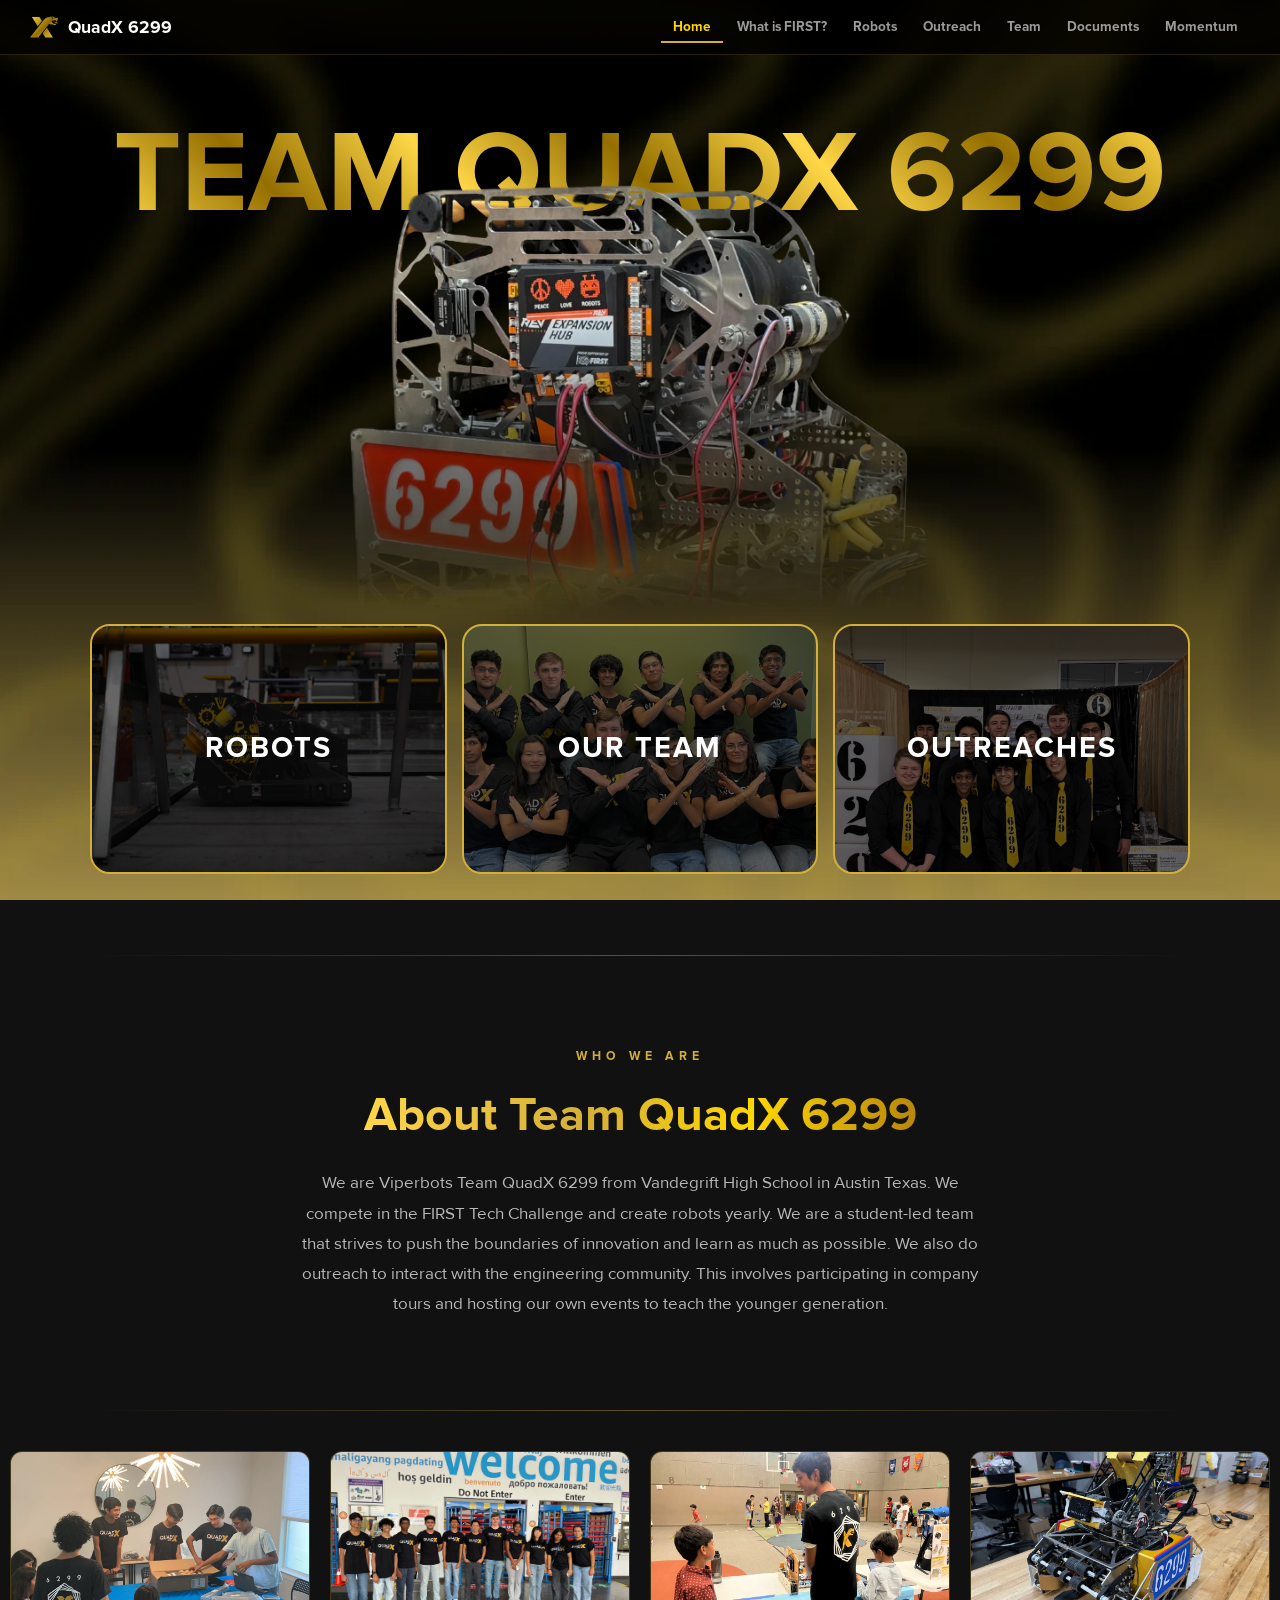
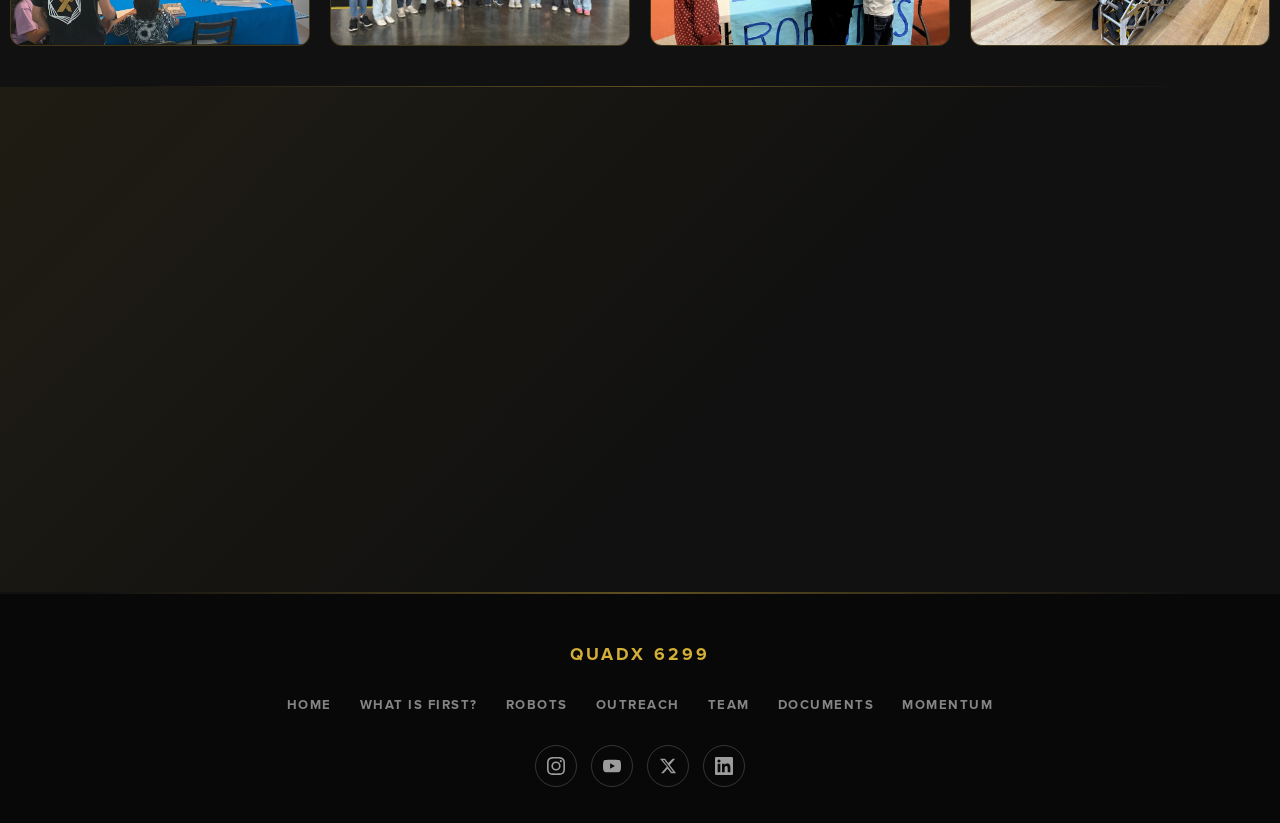
==== commit 5a2a4304: "Add files via upload" ====
--- a/index.html
+++ b/index.html
@@ -38,127 +38,6 @@
     }
 
     main { padding-top: var(--nav-h); }
-
-    /* ── NAV ── */
-    #top-nav {
-      position: fixed;
-      top: 0; left: 0; right: 0;
-      height: var(--nav-h);
-      background: rgba(0, 0, 0, 0.78);
-      backdrop-filter: blur(20px);
-      -webkit-backdrop-filter: blur(20px);
-      border-bottom: 1px solid rgba(212, 175, 55, 0.18);
-      display: flex;
-      align-items: center;
-      justify-content: space-between;
-      padding: 0 30px;
-      z-index: 9999;
-    }
-
-    #top-nav a.logo {
-      display: flex;
-      align-items: center;
-      gap: 10px;
-      text-decoration: none;
-      white-space: nowrap;
-    }
-
-    #top-nav a.logo img { height: 30px; width: auto; }
-
-    #top-nav a.logo span {
-      color: #fff;
-      font-family: var(--font-primary);
-      font-weight: 700;
-      font-size: 1.1rem;
-    }
-
-    #top-nav .links {
-      display: flex;
-      align-items: center;
-      gap: 2px;
-    }
-
-    #top-nav .links a {
-      color: rgba(255,255,255,0.78);
-      font-family: var(--font-primary);
-      font-weight: 700;
-      font-size: 0.85rem;
-      padding: 6px 11px;
-      text-decoration: none;
-      border-bottom: 2px solid transparent;
-      transition: color 0.2s, border-color 0.2s;
-      letter-spacing: 0.4px;
-    }
-
-    #top-nav .links a:hover { color: var(--gold2); }
-    #top-nav .links a.active { color: var(--gold2); border-bottom: 2px solid var(--gold); }
-
-    /* ── HAMBURGER BUTTON ── */
-    .hamburger {
-      display: none;
-      flex-direction: column;
-      justify-content: center;
-      gap: 5px;
-      background: none;
-      border: none;
-      cursor: pointer;
-      padding: 6px;
-      z-index: 10001;
-    }
-
-    .hamburger span {
-      display: block;
-      width: 24px;
-      height: 2px;
-      background: #fff;
-      border-radius: 2px;
-      transition: transform 0.3s ease, opacity 0.3s ease;
-    }
-
-    .hamburger.open span:nth-child(1) { transform: translateY(7px) rotate(45deg); }
-    .hamburger.open span:nth-child(2) { opacity: 0; transform: scaleX(0); }
-    .hamburger.open span:nth-child(3) { transform: translateY(-7px) rotate(-45deg); }
-
-    /* ── MOBILE MENU ── */
-    .mobile-menu {
-      display: none;
-      position: fixed;
-      top: var(--nav-h);
-      left: 0; right: 0;
-      background: rgba(0, 0, 0, 0.96);
-      backdrop-filter: blur(28px);
-      -webkit-backdrop-filter: blur(28px);
-      border-bottom: 1px solid rgba(212,175,55,0.18);
-      flex-direction: column;
-      padding: 8px 0 18px;
-      z-index: 9998;
-      opacity: 0;
-      transform: translateY(-8px);
-      transition: opacity 0.25s ease, transform 0.25s ease;
-      pointer-events: none;
-    }
-
-    .mobile-menu.open {
-      display: flex;
-      opacity: 1;
-      transform: translateY(0);
-      pointer-events: all;
-    }
-
-    .mobile-menu a {
-      color: rgba(255,255,255,0.8);
-      text-decoration: none;
-      font-family: var(--font-primary);
-      font-weight: 700;
-      font-size: 1rem;
-      padding: 13px 28px;
-      border-bottom: 1px solid rgba(255,255,255,0.06);
-      transition: color 0.2s, background 0.2s;
-      letter-spacing: 0.5px;
-    }
-
-    .mobile-menu a:last-child { border-bottom: none; }
-    .mobile-menu a:hover, .mobile-menu a.active { color: var(--gold2); background: rgba(212,175,55,0.05); }
 
     /* ── SCROLL ANIMATIONS ── */
     @keyframes fadeSlideUp {
@@ -575,9 +454,6 @@
     }
 
     @media (max-width: 700px) {
-      #top-nav .links { display: none; }
-      .hamburger { display: flex; }
-
       .hero-container { padding: 36px 16px 50px; }
       .hero-bg-text { font-size: clamp(2rem, 11vw, 4.5rem); }
       .robot-wrapper { width: min(85%, 360px); }
@@ -606,42 +482,8 @@
 </head>
 <body>
 
-  <!-- ── NAV ── -->
-  <nav id="top-nav">
-    <a href="index.html" class="logo">
-      <img src="GOLD-Logo.webp" alt="" onerror="this.style.display='none'">
-      <span>QuadX 6299</span>
-    </a>
-
-    <!-- Desktop links -->
-    <div class="links">
-      <a href="index.html" class="active">Home</a>
-      <a href="first.html">What is FIRST?</a>
-      <a href="robots.html">Robots</a>
-      <a href="outreach.html">Outreach</a>
-      <a href="team.html">Team</a>
-      <a href="docs.html">Documents</a>
-      <a href="momentum.html">Momentum</a>
-    </div>
-
-    <!-- Hamburger (mobile only) -->
-    <button class="hamburger" id="hamburger" aria-label="Open menu" aria-expanded="false">
-      <span></span>
-      <span></span>
-      <span></span>
-    </button>
-  </nav>
-
-  <!-- Mobile dropdown -->
-  <div class="mobile-menu" id="mobile-menu" role="navigation" aria-label="Mobile navigation">
-    <a href="index.html" class="active">Home</a>
-    <a href="first.html">What is FIRST?</a>
-    <a href="robots.html">Robots</a>
-    <a href="outreach.html">Outreach</a>
-    <a href="team.html">Team</a>
-    <a href="docs.html">Documents</a>
-    <a href="momentum.html">Momentum</a>
-  </div>
+  <script src="shared.js"></script>
+  <div id="nav-mount"></div>
 
   <main>
 
@@ -651,26 +493,6 @@
 
       <div class="robot-wrapper">
         <img src="robot-transparent.webp" alt="Our Robot" class="hero-robot">
-      </div>
-
-      <!-- Frosted glass stat strip -->
-      <div class="stats-row reveal">
-        <div class="stat-card">
-          <div class="stat-number">10+</div>
-          <div class="stat-label">Seasons</div>
-        </div>
-        <div class="stat-card">
-          <div class="stat-number">5×</div>
-          <div class="stat-label">Worlds</div>
-        </div>
-        <div class="stat-card">
-          <div class="stat-number">6299</div>
-          <div class="stat-label">Team #</div>
-        </div>
-        <div class="stat-card">
-          <div class="stat-number">FTC</div>
-          <div class="stat-label">Program</div>
-        </div>
       </div>
 
       <!-- Nav buttons -->
@@ -700,26 +522,26 @@
   <section class="gallery-section">
     <div class="marquee-track">
       <div class="photo"><img src="1.webp"       alt="" onerror="this.parentElement.style.background='rgba(212,175,55,0.1)'"></div>
-      <div class="photo"><img src="PHOTO-2.webp"  alt="" onerror="this.parentElement.style.background='rgba(212,175,55,0.1)'"></div>
-      <div class="photo"><img src="PHOTO-3.webp"  alt="" onerror="this.parentElement.style.background='rgba(212,175,55,0.1)'"></div>
-      <div class="photo"><img src="PHOTO-4.webp"  alt="" onerror="this.parentElement.style.background='rgba(212,175,55,0.1)'"></div>
-      <div class="photo"><img src="PHOTO-5.webp"  alt="" onerror="this.parentElement.style.background='rgba(212,175,55,0.1)'"></div>
-      <div class="photo"><img src="PHOTO-6.webp"  alt="" onerror="this.parentElement.style.background='rgba(212,175,55,0.1)'"></div>
-      <div class="photo"><img src="PHOTO-7.webp"  alt="" onerror="this.parentElement.style.background='rgba(212,175,55,0.1)'"></div>
-      <div class="photo"><img src="PHOTO-8.webp"  alt="" onerror="this.parentElement.style.background='rgba(212,175,55,0.1)'"></div>
-      <div class="photo"><img src="PHOTO-9.webp"  alt="" onerror="this.parentElement.style.background='rgba(212,175,55,0.1)'"></div>
-      <div class="photo"><img src="PHOTO-10.webp" alt="" onerror="this.parentElement.style.background='rgba(212,175,55,0.1)'"></div>
+      <div class="photo"><img src="2.webp"       alt="" onerror="this.parentElement.style.background='rgba(212,175,55,0.1)'"></div>
+      <div class="photo"><img src="3.webp"  alt="" onerror="this.parentElement.style.background='rgba(212,175,55,0.1)'"></div>
+      <div class="photo"><img src="4.webp"  alt="" onerror="this.parentElement.style.background='rgba(212,175,55,0.1)'"></div>
+      <div class="photo"><img src="5.webp"  alt="" onerror="this.parentElement.style.background='rgba(212,175,55,0.1)'"></div>
+      <div class="photo"><img src="6.webp"  alt="" onerror="this.parentElement.style.background='rgba(212,175,55,0.1)'"></div>
+      <div class="photo"><img src="7.webp"  alt="" onerror="this.parentElement.style.background='rgba(212,175,55,0.1)'"></div>
+      <div class="photo"><img src="8.webp"  alt="" onerror="this.parentElement.style.background='rgba(212,175,55,0.1)'"></div>
+      <div class="photo"><img src="9.webp"  alt="" onerror="this.parentElement.style.background='rgba(212,175,55,0.1)'"></div>
+      <div class="photo"><img src="10.webp" alt="" onerror="this.parentElement.style.background='rgba(212,175,55,0.1)'"></div>
       <!-- Duplicate for seamless loop -->
       <div class="photo"><img src="1.webp"       alt="" onerror="this.parentElement.style.background='rgba(212,175,55,0.1)'"></div>
-      <div class="photo"><img src="PHOTO-2.webp"  alt="" onerror="this.parentElement.style.background='rgba(212,175,55,0.1)'"></div>
-      <div class="photo"><img src="PHOTO-3.webp"  alt="" onerror="this.parentElement.style.background='rgba(212,175,55,0.1)'"></div>
-      <div class="photo"><img src="PHOTO-4.webp"  alt="" onerror="this.parentElement.style.background='rgba(212,175,55,0.1)'"></div>
-      <div class="photo"><img src="PHOTO-5.webp"  alt="" onerror="this.parentElement.style.background='rgba(212,175,55,0.1)'"></div>
-      <div class="photo"><img src="PHOTO-6.webp"  alt="" onerror="this.parentElement.style.background='rgba(212,175,55,0.1)'"></div>
-      <div class="photo"><img src="PHOTO-7.webp"  alt="" onerror="this.parentElement.style.background='rgba(212,175,55,0.1)'"></div>
-      <div class="photo"><img src="PHOTO-8.webp"  alt="" onerror="this.parentElement.style.background='rgba(212,175,55,0.1)'"></div>
-      <div class="photo"><img src="PHOTO-9.webp"  alt="" onerror="this.parentElement.style.background='rgba(212,175,55,0.1)'"></div>
-      <div class="photo"><img src="PHOTO-10.webp" alt="" onerror="this.parentElement.style.background='rgba(212,175,55,0.1)'"></div>
+      <div class="photo"><img src="2.webp"       alt="" onerror="this.parentElement.style.background='rgba(212,175,55,0.1)'"></div>
+      <div class="photo"><img src="3.webp"  alt="" onerror="this.parentElement.style.background='rgba(212,175,55,0.1)'"></div>
+      <div class="photo"><img src="4.webp"  alt="" onerror="this.parentElement.style.background='rgba(212,175,55,0.1)'"></div>
+      <div class="photo"><img src="5.webp"  alt="" onerror="this.parentElement.style.background='rgba(212,175,55,0.1)'"></div>
+      <div class="photo"><img src="6.webp"  alt="" onerror="this.parentElement.style.background='rgba(212,175,55,0.1)'"></div>
+      <div class="photo"><img src="7.webp"  alt="" onerror="this.parentElement.style.background='rgba(212,175,55,0.1)'"></div>
+      <div class="photo"><img src="8.webp"  alt="" onerror="this.parentElement.style.background='rgba(212,175,55,0.1)'"></div>
+      <div class="photo"><img src="9.webp"  alt="" onerror="this.parentElement.style.background='rgba(212,175,55,0.1)'"></div>
+      <div class="photo"><img src="10.webp" alt="" onerror="this.parentElement.style.background='rgba(212,175,55,0.1)'"></div>
     </div>
   </section>
 
@@ -745,83 +567,28 @@
   <hr class="section-divider">
 
   <!-- ── FOOTER ── -->
-  <footer>
-    <div class="footer-logo">QuadX 6299</div>
-    <div class="footer-links">
-      <a href="index.html">Home</a>
-      <a href="first.html">What is FIRST?</a>
-      <a href="robots.html">Robots</a>
-      <a href="outreach.html">Outreach</a>
-      <a href="team.html">Team</a>
-      <a href="docs.html">Documents</a>
-      <a href="momentum.html">Momentum</a>
-    </div>
-    <div class="social-links">
-      <a href="https://instagram.com/YOUR_HANDLE" class="social-link" target="_blank" rel="noopener" aria-label="Instagram">
-        <svg viewBox="0 0 24 24"><path d="M12 2.163c3.204 0 3.584.012 4.85.07 3.252.148 4.771 1.691 4.919 4.919.058 1.265.069 1.645.069 4.849 0 3.205-.012 3.584-.069 4.849-.149 3.225-1.664 4.771-4.919 4.919-1.266.058-1.644.07-4.85.07-3.204 0-3.584-.012-4.849-.07-3.26-.149-4.771-1.699-4.919-4.92-.058-1.265-.07-1.644-.07-4.849 0-3.204.013-3.583.07-4.849.149-3.227 1.664-4.771 4.919-4.919 1.266-.057 1.645-.069 4.849-.069zM12 0C8.741 0 8.333.014 7.053.072 2.695.272.273 2.69.073 7.052.014 8.333 0 8.741 0 12c0 3.259.014 3.668.072 4.948.2 4.358 2.618 6.78 6.98 6.98C8.333 23.986 8.741 24 12 24c3.259 0 3.668-.014 4.948-.072 4.354-.2 6.782-2.618 6.979-6.98.059-1.28.073-1.689.073-4.948 0-3.259-.014-3.667-.072-4.947-.196-4.354-2.617-6.78-6.979-6.98C15.668.014 15.259 0 12 0zm0 5.838a6.162 6.162 0 1 0 0 12.324 6.162 6.162 0 0 0 0-12.324zM12 16a4 4 0 1 1 0-8 4 4 0 0 1 0 8zm6.406-11.845a1.44 1.44 0 1 0 0 2.881 1.44 1.44 0 0 0 0-2.881z"/></svg>
-      </a>
-      <a href="https://youtube.com/@YOUR_CHANNEL" class="social-link" target="_blank" rel="noopener" aria-label="YouTube">
-        <svg viewBox="0 0 24 24"><path d="M23.498 6.186a3.016 3.016 0 0 0-2.122-2.136C19.505 3.545 12 3.545 12 3.545s-7.505 0-9.377.505A3.017 3.017 0 0 0 .502 6.186C0 8.07 0 12 0 12s0 3.93.502 5.814a3.016 3.016 0 0 0 2.122 2.136c1.871.505 9.376.505 9.376.505s7.505 0 9.377-.505a3.015 3.015 0 0 0 2.122-2.136C24 15.93 24 12 24 12s0-3.93-.502-5.814zM9.545 15.568V8.432L15.818 12l-6.273 3.568z"/></svg>
-      </a>
-      <a href="https://x.com/YOUR_HANDLE" class="social-link" target="_blank" rel="noopener" aria-label="X / Twitter">
-        <svg viewBox="0 0 24 24"><path d="M18.244 2.25h3.308l-7.227 8.26 8.502 11.24H16.17l-4.714-6.231-5.401 6.231H2.747l7.73-8.835L1.254 2.25H8.08l4.259 5.631 5.905-5.631zm-1.161 17.52h1.833L7.084 4.126H5.117z"/></svg>
-      </a>
-      <a href="https://linkedin.com/company/YOUR_PAGE" class="social-link" target="_blank" rel="noopener" aria-label="LinkedIn">
-        <svg viewBox="0 0 24 24"><path d="M20.447 20.452h-3.554v-5.569c0-1.328-.027-3.037-1.852-3.037-1.853 0-2.136 1.445-2.136 2.939v5.667H9.351V9h3.414v1.561h.046c.477-.9 1.637-1.85 3.37-1.85 3.601 0 4.267 2.37 4.267 5.455v6.286zM5.337 7.433a2.062 2.062 0 0 1-2.063-2.065 2.064 2.064 0 1 1 2.063 2.065zm1.782 13.019H3.555V9h3.564v11.452zM22.225 0H1.771C.792 0 0 .774 0 1.729v20.542C0 23.227.792 24 1.771 24h20.451C23.2 24 24 23.227 24 22.271V1.729C24 .774 23.2 0 22.222 0h.003z"/></svg>
-      </a>
-    </div>
-  </footer>
+  <div id="footer-mount"></div>
 
   <script>
-    // ── HAMBURGER MENU ──
-    const hamburger = document.getElementById('hamburger');
-    const mobileMenu = document.getElementById('mobile-menu');
-
-    function openMenu() {
-      mobileMenu.classList.add('open');
-      hamburger.classList.add('open');
-      hamburger.setAttribute('aria-expanded', 'true');
-      document.body.style.overflow = 'hidden';
-    }
-
-    function closeMenu() {
-      mobileMenu.classList.remove('open');
-      hamburger.classList.remove('open');
-      hamburger.setAttribute('aria-expanded', 'false');
-      document.body.style.overflow = '';
-    }
-
-    hamburger.addEventListener('click', () => {
-      mobileMenu.classList.contains('open') ? closeMenu() : openMenu();
-    });
-
-    // Close on any link tap
-    mobileMenu.querySelectorAll('a').forEach(a => a.addEventListener('click', closeMenu));
-
-    // Close on outside click
-    document.addEventListener('click', (e) => {
-      if (mobileMenu.classList.contains('open') &&
-          !mobileMenu.contains(e.target) &&
-          !hamburger.contains(e.target)) {
-        closeMenu();
+    function initializeComponents() {
+      if (typeof renderNav === 'function' && typeof renderFooter === 'function') {
+        renderNav('home');
+        renderFooter();
+      } else {
+        setTimeout(initializeComponents, 100);
       }
-    });
-
-    // Close on Escape key
-    document.addEventListener('keydown', (e) => { if (e.key === 'Escape') closeMenu(); });
-
-    // ── SCROLL REVEAL ──
-    const revealObserver = new IntersectionObserver((entries) => {
+    }
+    document.addEventListener('DOMContentLoaded', initializeComponents);
+
+    const observer = new IntersectionObserver((entries) => {
       entries.forEach(entry => {
         if (entry.isIntersecting) {
           entry.target.classList.add('visible');
-          revealObserver.unobserve(entry.target);
+          observer.unobserve(entry.target);
         }
       });
     }, { threshold: 0.1 });
-
-    document.querySelectorAll('.reveal').forEach(el => revealObserver.observe(el));
+    document.querySelectorAll('.reveal').forEach(el => observer.observe(el));
   </script>
-
 </body>
 </html>
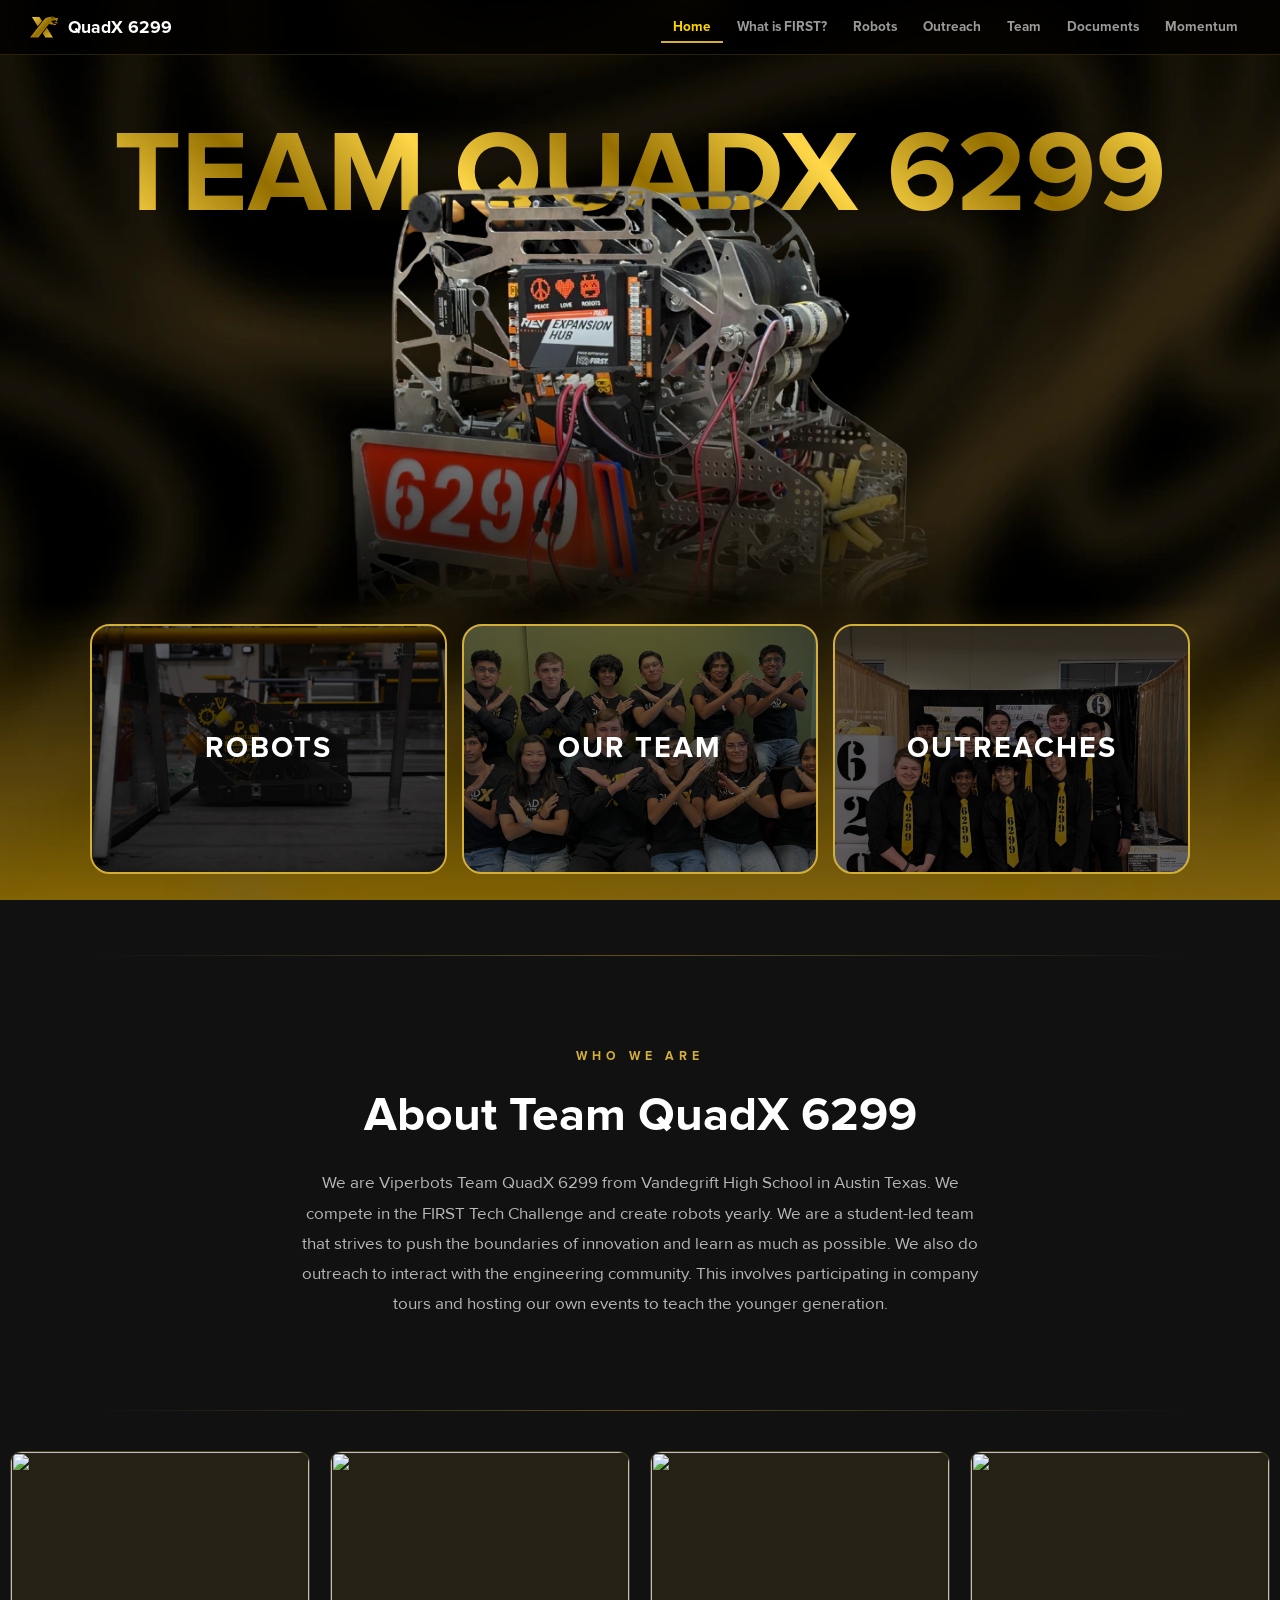
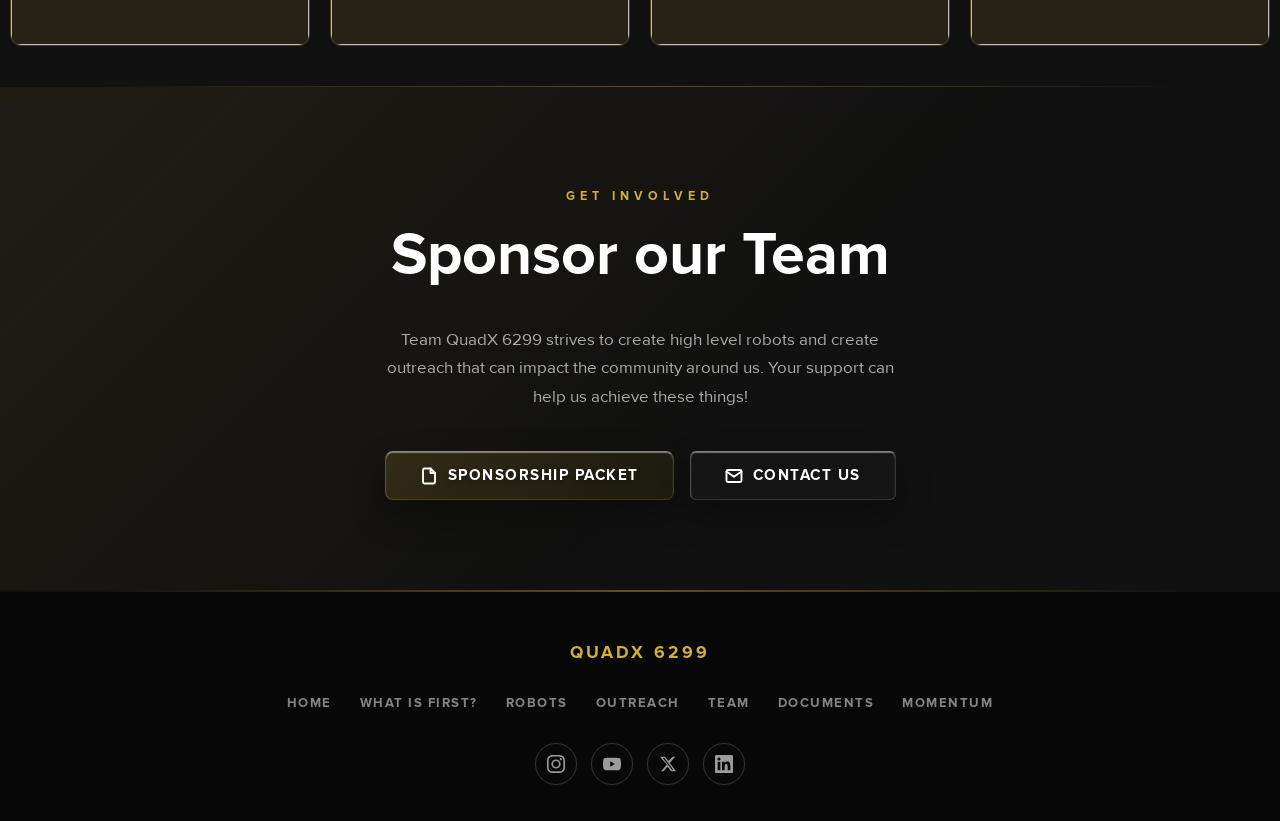
==== commit 684b9c6f: "Add files via upload" ====
--- a/index.html
+++ b/index.html
@@ -6,19 +6,10 @@
   <meta property="og:image" content="GOLD-Logo.webp" />
   <title>Team QuadX 6299</title>
   <link rel="icon" type="image/webp" href="GOLD-Logo.webp">
+<link rel="stylesheet" href="style.css">
   <style>
-    @font-face { font-family: 'Proxima Nova'; font-weight: 400; src: url('Proxima-Nova/proximanova_regular.ttf') format('truetype'); }
-    @font-face { font-family: 'Proxima Nova'; font-weight: 700; src: url('Proxima-Nova/proximanova_bold.otf') format('opentype'); }
-    @font-face { font-family: 'Proxima Nova'; font-weight: 900; src: url('Proxima-Nova/proximanova_bold.otf') format('opentype'); }
-
-    :root {
-      --font-primary: 'Proxima Nova', Arial, Helvetica, sans-serif;
-      --gold:  #D4AF37;
-      --gold2: #FFD700;
-      --nav-h: 55px;
-    }
-
-    *, *::before, *::after { box-sizing: border-box; }
+
+
 
     html, body {
       margin: 0; padding: 0;
@@ -54,7 +45,7 @@
 
     /* ── GOLD GRADIENT TEXT ── */
     .gold-gradient {
-      background: linear-gradient(90deg, #ffd748 0%, #D4AF37 40%, #FFD700 70%, #b8860b 100%);
+      background: linear-gradient(45deg, #ffd748, #946f00, #ffd748, #946f00, #ffd748);
       -webkit-background-clip: text;
       -webkit-text-fill-color: transparent;
       background-clip: text;
@@ -104,57 +95,7 @@
       -webkit-mask-image: linear-gradient(to bottom, black 0%, black 20%, transparent 75%);
     }
 
-    /* ── STATS STRIP ── */
-    .stats-row {
-      display: flex;
-      gap: 14px;
-      justify-content: center;
-      flex-wrap: wrap;
-      width: 100%;
-      max-width: 860px;
-      padding: 0 20px;
-      margin-top: 16px;
-      margin-bottom: 4px;
-    }
-
-    .stat-card {
-      background: rgba(255, 255, 255, 0.07);
-      backdrop-filter: blur(16px);
-      -webkit-backdrop-filter: blur(16px);
-      border: 1px solid rgba(255,255,255,0.12);
-      border-top-color: rgba(212,175,55,0.28);
-      border-radius: 14px;
-      padding: 18px 24px;
-      text-align: center;
-      flex: 1;
-      min-width: 120px;
-      transition: transform 0.3s ease, border-color 0.3s ease, box-shadow 0.3s ease;
-    }
-
-    .stat-card:hover {
-      transform: translateY(-4px);
-      border-color: rgba(212,175,55,0.45);
-      box-shadow: 0 8px 24px rgba(0,0,0,0.3);
-    }
-
-    .stat-number {
-      font-size: 1.9rem;
-      font-weight: 900;
-      background: linear-gradient(90deg, #ffd748, #D4AF37);
-      -webkit-background-clip: text;
-      -webkit-text-fill-color: transparent;
-      background-clip: text;
-      line-height: 1;
-      margin-bottom: 5px;
-    }
-
-    .stat-label {
-      font-size: 0.7rem;
-      font-weight: 700;
-      letter-spacing: 2px;
-      text-transform: uppercase;
-      color: rgba(255,255,255,0.45);
-    }
+    
 
     /* ── NAV BUTTON GROUP ── */
     .home-button-group {
@@ -247,6 +188,7 @@
 
     .about-section h2 {
       font-size: clamp(2rem, 4vw, 3rem);
+      color: rgb(255, 255, 255);
       font-weight: 900;
       margin: 0 0 24px;
       max-width: 700px;
@@ -335,6 +277,7 @@
       line-height: 1.1;
       margin: 0 0 20px;
       max-width: 700px;
+      color: white;
     }
 
     .support-subtext {
@@ -353,93 +296,105 @@
     }
 
     .btn-gold {
-      display: inline-flex;
-      align-items: center;
-      gap: 10px;
-      padding: 14px 34px;
-      background: linear-gradient(135deg, #D4AF37, #FFD700);
-      color: #111;
-      font-family: var(--font-primary);
-      font-weight: 900;
-      font-size: 0.95rem;
-      letter-spacing: 1.5px;
-      text-transform: uppercase;
-      text-decoration: none;
-      border-radius: 6px;
-      transition: transform 0.25s ease, box-shadow 0.25s ease;
-      box-shadow: 0 4px 24px rgba(212,175,55,0.35);
-    }
-
-    .btn-gold:hover { transform: translateY(-3px); box-shadow: 0 8px 32px rgba(212,175,55,0.55); }
+  display: inline-flex;
+  align-items: center;
+  gap: 10px;
+  padding: 14px 34px;
+  color: #fff;
+  text-shadow: 0 2px 4px rgba(0, 0, 0, 0.3);
+  font-family: var(--font-primary);
+  font-weight: 700;
+  font-size: 0.95rem;
+  letter-spacing: 1.5px;
+  text-transform: uppercase;
+  text-decoration: none;
+  border-radius: 8px;
+  cursor: pointer;
+
+  /* 1. Background: Kept the gold tint but reduced opacity for the "High Refraction" look */
+  background: linear-gradient(135deg, rgba(212, 175, 55, 0.15), rgba(255, 215, 0, 0.05));
+  
+  /* 2. High Refraction (VisionOS Style) */
+  backdrop-filter: blur(40px) saturate(210%) brightness(110%);
+  -webkit-backdrop-filter: blur(40px) saturate(210%) brightness(110%);
+  
+  /* 3. Gold Specular Edges (Adapted from glass CSS) */
+  border: 1px solid rgba(212, 175, 55, 0.2);
+  border-top: 1px solid rgba(255, 255, 255, 0.45); /* White highlight on top edge */
+  border-left: 1px solid rgba(212, 175, 55, 0.35); /* Gold highlight on left edge */
+  
+  /* 4. Deep Shadows */
+  box-shadow: 
+    0 15px 35px 0 rgba(0, 0, 0, 0.3),
+    inset 0 1px 1px rgba(255, 255, 255, 0.4),
+    inset 0 0 20px rgba(255, 255, 255, 0.02); 
+    
+  /* 5. Logic & Performance */
+  transition: all 0.5s cubic-bezier(0.16, 1, 0.3, 1);
+  -webkit-transform: translateZ(0);
+  transform: translateZ(0);
+  backface-visibility: hidden;
+}
+
+.btn-gold:hover {
+  transform: translateY(-3px);
+  background: linear-gradient(135deg, rgba(212, 175, 55, 0.6), rgba(255, 215, 0, 0.2));
+  border-color: rgba(212, 175, 55, 0.8);
+  box-shadow: 
+    inset 0 1px 2px rgba(255, 255, 255, 0.5),
+    0 8px 32px rgba(212, 175, 55, 0.3);
+}
+
 
     .btn-outline {
-      display: inline-flex;
-      align-items: center;
-      gap: 10px;
-      padding: 14px 34px;
-      border: 2px solid rgba(255,255,255,0.25);
-      color: #fff;
-      font-family: var(--font-primary);
-      font-weight: 700;
-      font-size: 0.95rem;
-      letter-spacing: 1.5px;
-      text-transform: uppercase;
-      text-decoration: none;
-      border-radius: 6px;
-      transition: border-color 0.25s ease, color 0.25s ease, transform 0.25s ease;
-    }
-
-    .btn-outline:hover { border-color: var(--gold); color: var(--gold); transform: translateY(-3px); }
-
-    /* ── FOOTER ── */
-    footer {
-      padding: 50px 40px 36px;
-      display: flex;
-      flex-direction: column;
-      align-items: center;
-      gap: 28px;
-      background: rgba(0,0,0,0.55);
-    }
-
-    .footer-logo { font-size: 1.1rem; font-weight: 900; letter-spacing: 3px; text-transform: uppercase; color: var(--gold); }
-
-    .footer-links { display: flex; flex-wrap: wrap; gap: 6px 4px; justify-content: center; }
-
-    .footer-links a {
-      color: rgba(255,255,255,0.5);
-      text-decoration: none;
-      font-size: 0.82rem;
-      font-weight: 700;
-      letter-spacing: 1.5px;
-      text-transform: uppercase;
-      padding: 4px 12px;
-      transition: color 0.2s;
-    }
-
-    .footer-links a:hover { color: var(--gold); }
-
-    .social-links { display: flex; gap: 14px; }
-
-    .social-link {
-      width: 42px; height: 42px;
-      border: 1.5px solid rgba(255,255,255,0.18);
-      border-radius: 50%;
-      display: flex;
-      align-items: center;
-      justify-content: center;
-      color: rgba(255,255,255,0.6);
-      text-decoration: none;
-      transition: border-color 0.25s, color 0.25s, transform 0.25s;
-    }
-
-    .social-link:hover {
-      border-color: var(--gold);
-      color: var(--gold);
-      transform: translateY(-3px);
-      box-shadow: 0 0 12px rgba(212,175,55,0.7), 0 0 30px rgba(212,175,55,0.35);
-    }
-
-    .social-link svg { width: 18px; height: 18px; fill: currentColor; }
+  display: inline-flex;
+  align-items: center;
+  gap: 10px;
+  padding: 14px 34px;
+  color: #fff;
+  font-family: var(--font-primary);
+  font-weight: 700;
+  font-size: 0.95rem;
+  letter-spacing: 1.5px;
+  text-transform: uppercase;
+  text-decoration: none;
+  border-radius: 6px;
+
+  /* 1. High Refraction Surface */
+  background: rgba(255, 255, 255, 0.015);
+  backdrop-filter: blur(40px) saturate(210%) brightness(110%);
+  -webkit-backdrop-filter: blur(40px) saturate(210%) brightness(110%);
+
+  /* 2. Sharp Specular Edges */
+  border: 1px solid rgba(255, 255, 255, 0.15);
+  border-top: 1px solid rgba(255, 255, 255, 0.45); 
+  border-left: 1px solid rgba(255, 255, 255, 0.25);
+  
+  /* 3. Deep Shadows & Highlights */
+  box-shadow: 
+    0 15px 35px 0 rgba(0, 0, 0, 0.3),
+    inset 0 1px 1px rgba(255, 255, 255, 0.4),
+    inset 0 0 20px rgba(255, 255, 255, 0.02); 
+    
+  /* 4. Smooth Logic & Performance */
+  transition: all 0.5s cubic-bezier(0.16, 1, 0.3, 1);
+  -webkit-transform: translateZ(0);
+  transform: translateZ(0);
+  backface-visibility: hidden;
+}
+
+.btn-outline:hover {
+  /* 4. Shift to "Gold Glass" on hover */
+  border-color: var(--gold);
+  background: rgba(212, 175, 55, 0.1); 
+  color: var(--gold);
+  transform: translateY(-3px);
+  
+  /* 5. Add a glow that matches the gold */
+  box-shadow: 
+    inset 0 1px 1px rgba(255, 255, 255, 0.2),
+    0 8px 20px rgba(212, 175, 55, 0.2);
+}
 
     /* ── RESPONSIVE ── */
     @media (max-width: 900px) {
@@ -510,7 +465,7 @@
   <!-- ── ABOUT ── -->
   <section class="about-section">
     <p class="section-label reveal">Who We Are</p>
-    <h2 class="reveal d1"><span class="gold-gradient">About Team QuadX 6299</span></h2>
+    <h2 class="reveal d1">About Team QuadX 6299</h2>
     <p class="reveal d2">
       We are Viperbots Team QuadX 6299 from Vandegrift High School in Austin Texas. We compete in the FIRST Tech Challenge and create robots yearly. We are a student-led team that strives to push the boundaries of innovation and learn as much as possible. We also do outreach to interact with the engineering community. This involves participating in company tours and hosting our own events to teach the younger generation.
     </p>
@@ -521,27 +476,27 @@
   <!-- ── MARQUEE GALLERY ── -->
   <section class="gallery-section">
     <div class="marquee-track">
-      <div class="photo"><img src="1.webp"       alt="" onerror="this.parentElement.style.background='rgba(212,175,55,0.1)'"></div>
-      <div class="photo"><img src="2.webp"       alt="" onerror="this.parentElement.style.background='rgba(212,175,55,0.1)'"></div>
-      <div class="photo"><img src="3.webp"  alt="" onerror="this.parentElement.style.background='rgba(212,175,55,0.1)'"></div>
-      <div class="photo"><img src="4.webp"  alt="" onerror="this.parentElement.style.background='rgba(212,175,55,0.1)'"></div>
-      <div class="photo"><img src="5.webp"  alt="" onerror="this.parentElement.style.background='rgba(212,175,55,0.1)'"></div>
-      <div class="photo"><img src="6.webp"  alt="" onerror="this.parentElement.style.background='rgba(212,175,55,0.1)'"></div>
-      <div class="photo"><img src="7.webp"  alt="" onerror="this.parentElement.style.background='rgba(212,175,55,0.1)'"></div>
-      <div class="photo"><img src="8.webp"  alt="" onerror="this.parentElement.style.background='rgba(212,175,55,0.1)'"></div>
-      <div class="photo"><img src="9.webp"  alt="" onerror="this.parentElement.style.background='rgba(212,175,55,0.1)'"></div>
-      <div class="photo"><img src="10.webp" alt="" onerror="this.parentElement.style.background='rgba(212,175,55,0.1)'"></div>
+      <div class="photo"><img src="CAROUSEL/1.webp"       alt="" onerror="this.parentElement.style.background='rgba(212,175,55,0.1)'"></div>
+      <div class="photo"><img src="CAROUSEL/2.webp"       alt="" onerror="this.parentElement.style.background='rgba(212,175,55,0.1)'"></div>
+      <div class="photo"><img src="CAROUSEL/3.webp"  alt="" onerror="this.parentElement.style.background='rgba(212,175,55,0.1)'"></div>
+      <div class="photo"><img src="CAROUSEL/4.webp"  alt="" onerror="this.parentElement.style.background='rgba(212,175,55,0.1)'"></div>
+      <div class="photo"><img src="CAROUSEL/5.webp"  alt="" onerror="this.parentElement.style.background='rgba(212,175,55,0.1)'"></div>
+      <div class="photo"><img src="CAROUSEL/6.webp"  alt="" onerror="this.parentElement.style.background='rgba(212,175,55,0.1)'"></div>
+      <div class="photo"><img src="CAROUSEL/7.webp"  alt="" onerror="this.parentElement.style.background='rgba(212,175,55,0.1)'"></div>
+      <div class="photo"><img src="CAROUSEL/8.webp"  alt="" onerror="this.parentElement.style.background='rgba(212,175,55,0.1)'"></div>
+      <div class="photo"><img src="CAROUSEL/9.webp"  alt="" onerror="this.parentElement.style.background='rgba(212,175,55,0.1)'"></div>
+      <div class="photo"><img src="CAROUSEL/10.webp" alt="" onerror="this.parentElement.style.background='rgba(212,175,55,0.1)'"></div>
       <!-- Duplicate for seamless loop -->
-      <div class="photo"><img src="1.webp"       alt="" onerror="this.parentElement.style.background='rgba(212,175,55,0.1)'"></div>
-      <div class="photo"><img src="2.webp"       alt="" onerror="this.parentElement.style.background='rgba(212,175,55,0.1)'"></div>
-      <div class="photo"><img src="3.webp"  alt="" onerror="this.parentElement.style.background='rgba(212,175,55,0.1)'"></div>
-      <div class="photo"><img src="4.webp"  alt="" onerror="this.parentElement.style.background='rgba(212,175,55,0.1)'"></div>
-      <div class="photo"><img src="5.webp"  alt="" onerror="this.parentElement.style.background='rgba(212,175,55,0.1)'"></div>
-      <div class="photo"><img src="6.webp"  alt="" onerror="this.parentElement.style.background='rgba(212,175,55,0.1)'"></div>
-      <div class="photo"><img src="7.webp"  alt="" onerror="this.parentElement.style.background='rgba(212,175,55,0.1)'"></div>
-      <div class="photo"><img src="8.webp"  alt="" onerror="this.parentElement.style.background='rgba(212,175,55,0.1)'"></div>
-      <div class="photo"><img src="9.webp"  alt="" onerror="this.parentElement.style.background='rgba(212,175,55,0.1)'"></div>
-      <div class="photo"><img src="10.webp" alt="" onerror="this.parentElement.style.background='rgba(212,175,55,0.1)'"></div>
+      <div class="photo"><img src="CAROUSEL/1.webp"       alt="" onerror="this.parentElement.style.background='rgba(212,175,55,0.1)'"></div>
+      <div class="photo"><img src="CAROUSEL/2.webp"       alt="" onerror="this.parentElement.style.background='rgba(212,175,55,0.1)'"></div>
+      <div class="photo"><img src="CAROUSEL/3.webp"  alt="" onerror="this.parentElement.style.background='rgba(212,175,55,0.1)'"></div>
+      <div class="photo"><img src="CAROUSEL/4.webp"  alt="" onerror="this.parentElement.style.background='rgba(212,175,55,0.1)'"></div>
+      <div class="photo"><img src="CAROUSEL/5.webp"  alt="" onerror="this.parentElement.style.background='rgba(212,175,55,0.1)'"></div>
+      <div class="photo"><img src="CAROUSEL/6.webp"  alt="" onerror="this.parentElement.style.background='rgba(212,175,55,0.1)'"></div>
+      <div class="photo"><img src="CAROUSEL/6.webp"  alt="" onerror="this.parentElement.style.background='rgba(212,175,55,0.1)'"></div>
+      <div class="photo"><img src="CAROUSEL/8.webp"  alt="" onerror="this.parentElement.style.background='rgba(212,175,55,0.1)'"></div>
+      <div class="photo"><img src="CAROUSEL/9.webp"  alt="" onerror="this.parentElement.style.background='rgba(212,175,55,0.1)'"></div>
+      <div class="photo"><img src="CAROUSEL/10.webp" alt="" onerror="this.parentElement.style.background='rgba(212,175,55,0.1)'"></div>
     </div>
   </section>
 
@@ -550,14 +505,14 @@
   <!-- ── SUPPORT ── -->
   <section class="support-section">
     <p class="support-label reveal">Get Involved</p>
-    <h2 class="support-heading reveal d1"><span class="gold-gradient">Sponsor our Team</span></h2>
+    <h2 class="support-heading reveal d1">Sponsor our Team</h2>
     <p class="support-subtext reveal d2">Team QuadX 6299 strives to create high level robots and create outreach that can impact the community around us. Your support can help us achieve these things!</p>
     <div class="support-buttons reveal d3">
-      <a href="YOUR_SPONSORSHIP_PACKET_LINK_HERE" class="btn-gold" target="_blank" rel="noopener">
+      <a href="sponsorship-packet.pdf" class="btn-gold glass-effect" target="_blank" rel="noopener">
         <svg width="18" height="18" viewBox="0 0 24 24" fill="none" stroke="currentColor" stroke-width="2.5" stroke-linecap="round" stroke-linejoin="round"><path d="M14 2H6a2 2 0 0 0-2 2v16a2 2 0 0 0 2 2h12a2 2 0 0 0 2-2V8z"/><polyline points="14 2 14 8 20 8"/></svg>
         Sponsorship Packet
       </a>
-      <a href="mailto:quadx6299@gmail.com" class="btn-outline">
+      <a href="mailto:quadx6299@gmail.com" class="btn-outline glass-effect">
         <svg width="18" height="18" viewBox="0 0 24 24" fill="none" stroke="currentColor" stroke-width="2.5" stroke-linecap="round" stroke-linejoin="round"><path d="M4 4h16c1.1 0 2 .9 2 2v12c0 1.1-.9 2-2 2H4c-1.1 0-2-.9-2-2V6c0-1.1.9-2 2-2z"/><polyline points="22,6 12,13 2,6"/></svg>
         Contact Us
       </a>
--- a/style.css
+++ b/style.css
@@ -0,0 +1,59 @@
+@font-face {
+  font-family: 'Proxima Nova';
+  src: url('Proxima-Nova/proximanova_regular.ttf') format('truetype');
+  font-weight: 400;
+  font-style: normal;
+}
+
+@font-face {
+  font-family: 'Proxima Nova';
+  src: url('Proxima-Nova/proximanova_bold.otf') format('opentype');
+  font-weight: 700;
+  font-style: normal;
+}
+
+/* If you don't have a separate Black/900 file, 
+   using the Bold file for 900 is fine as a fallback */
+@font-face {
+  font-family: 'Proxima Nova';
+  src: url('Proxima-Nova/proximanova_bold.otf') format('opentype');
+  font-weight: 900;
+  font-style: normal;
+}
+
+:root {
+      --font-primary: 'Proxima Nova', Arial, Helvetica, sans-serif;
+      --gold:  #D4AF37;
+      --gold2: #FFD700;
+      --nav-h: 55px;
+    }
+
+    *, *::before, *::after { box-sizing: border-box; }
+
+.glass-effect {
+  /* 1. Ultra-Low Opacity (Removes the 'frosted' haze) */
+  background: rgba(255, 255, 255, 0.015); 
+  
+  /* 2. High Refraction (Apple VisionOS Style) */
+  /* Higher saturation (210%) makes the colors behind the glass pop */
+  backdrop-filter: blur(40px) saturate(210%) brightness(110%);
+  -webkit-backdrop-filter: blur(40px) saturate(210%) brightness(110%);
+  
+  /* 3. Sharp Specular Edges (Defines the shape without opacity) */
+  border: 1px solid rgba(255, 255, 255, 0.15);
+  border-top: 1px solid rgba(255, 255, 255, 0.45); 
+  border-left: 1px solid rgba(255, 255, 255, 0.25);
+  
+  /* 4. Deep Refraction Shadows */
+  box-shadow: 
+    0 15px 35px 0 rgba(0, 0, 0, 0.3),
+    inset 0 1px 1px rgba(255, 255, 255, 0.4), /* Sharp top 'hit' of light */
+    inset 0 0 20px rgba(255, 255, 255, 0.02); 
+    
+  transition: all 0.5s cubic-bezier(0.16, 1, 0.3, 1);
+  
+  /* Performance fixes */
+  -webkit-transform: translateZ(0);
+  transform: translateZ(0);
+  backface-visibility: hidden;
+}
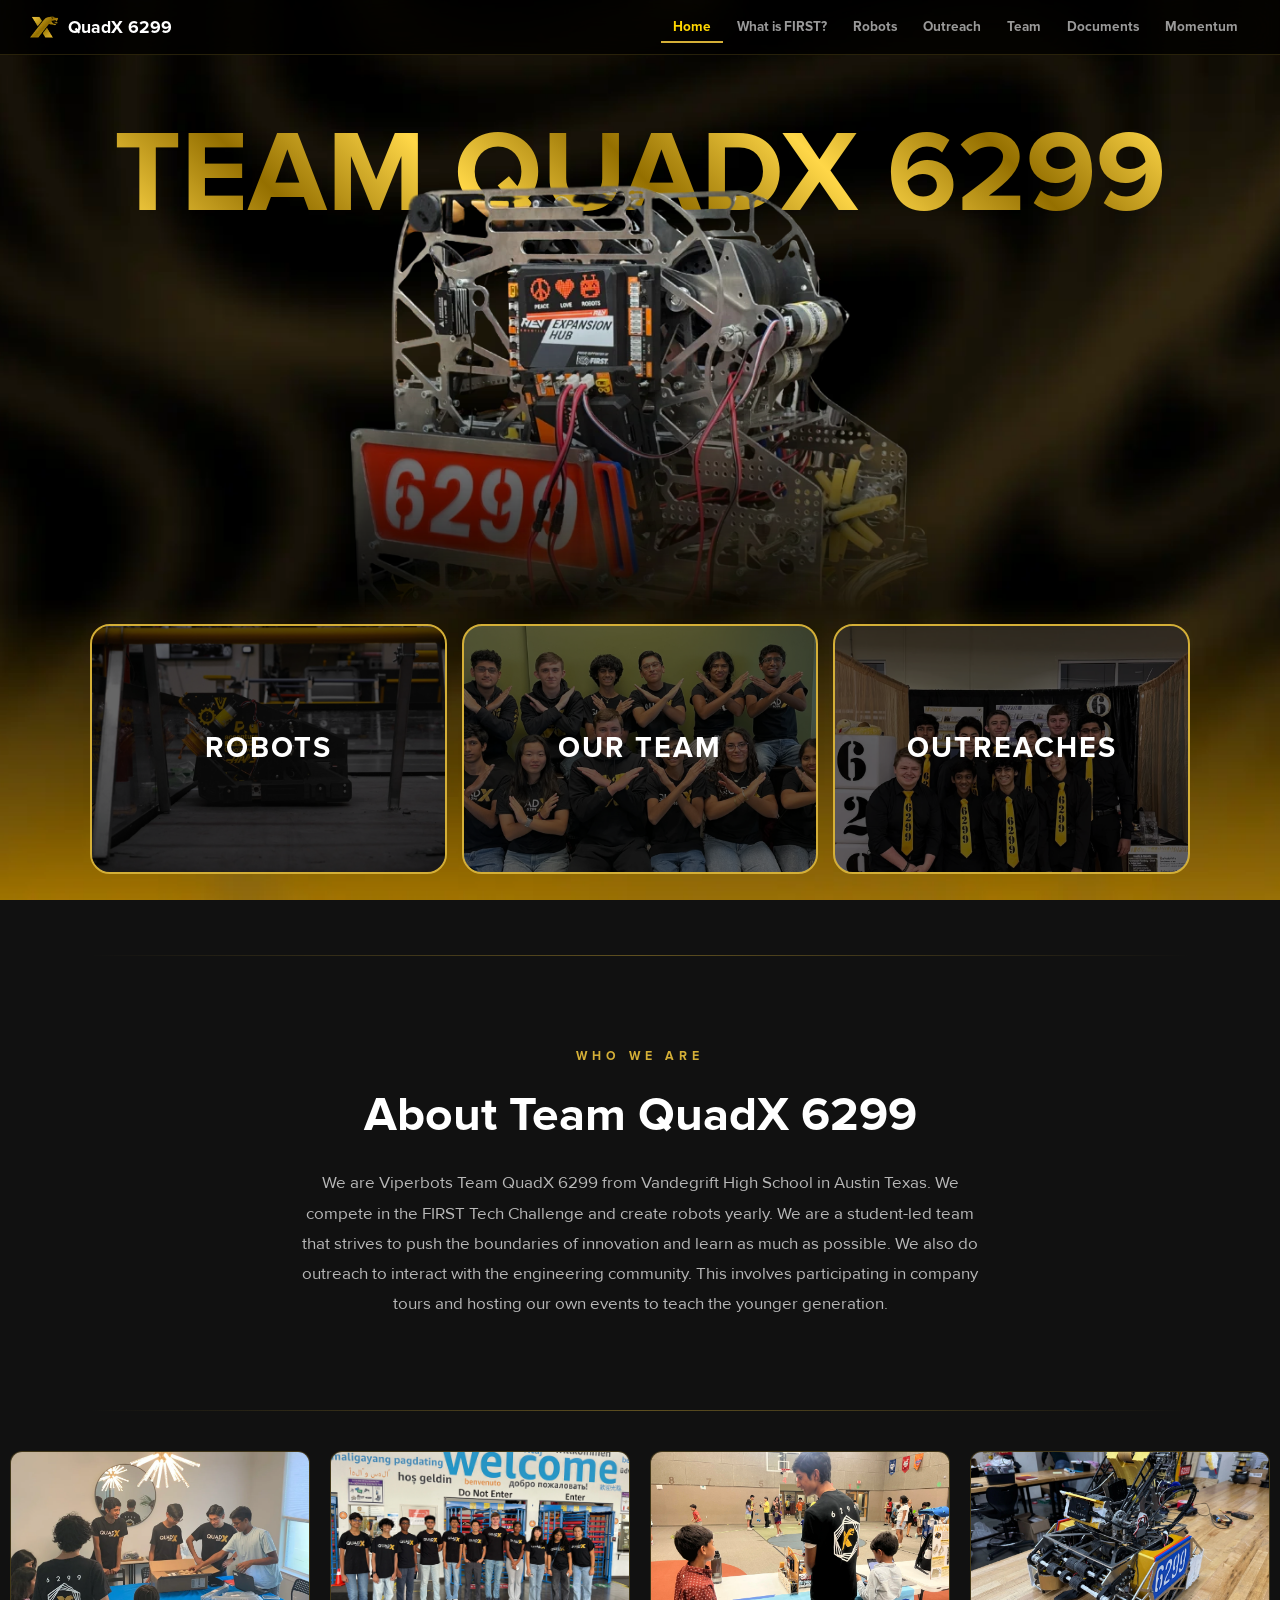
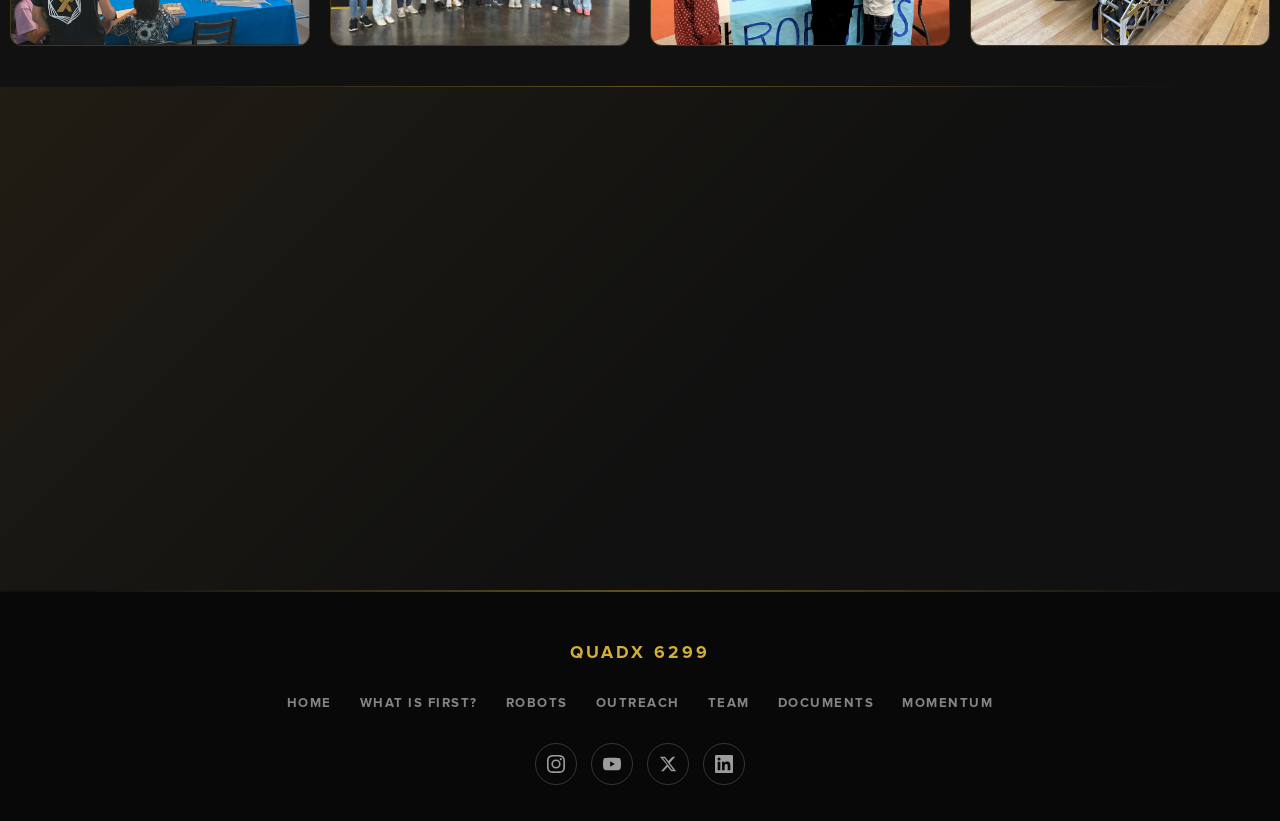
==== commit da9428f4: "Add files via upload" ====
--- a/index.html
+++ b/index.html
@@ -4,7 +4,7 @@
   <meta charset="UTF-8">
   <meta name="viewport" content="width=device-width, initial-scale=1.0">
   <meta property="og:image" content="GOLD-Logo.webp" />
-  <title>Team QuadX 6299</title>
+  <title>FTC Team QuadX 6299</title>
   <link rel="icon" type="image/webp" href="GOLD-Logo.webp">
 <link rel="stylesheet" href="style.css">
   <style>
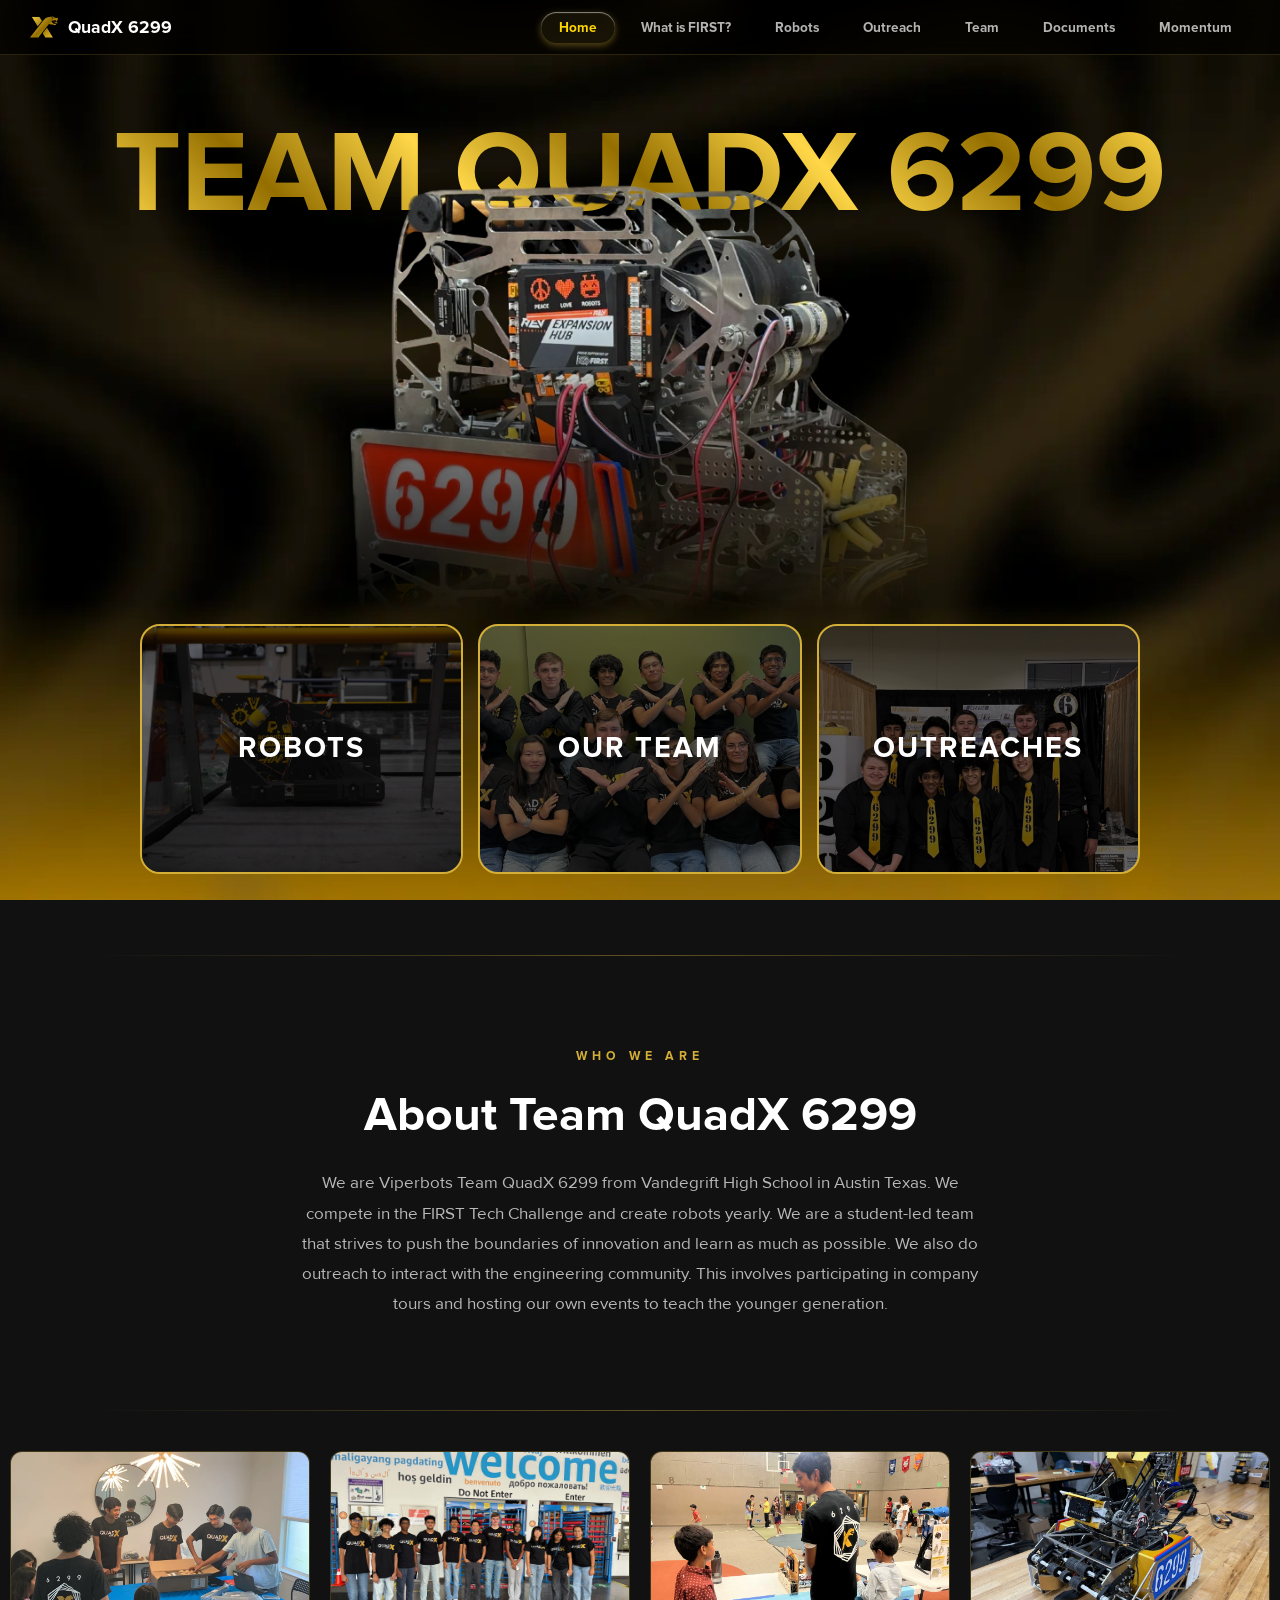
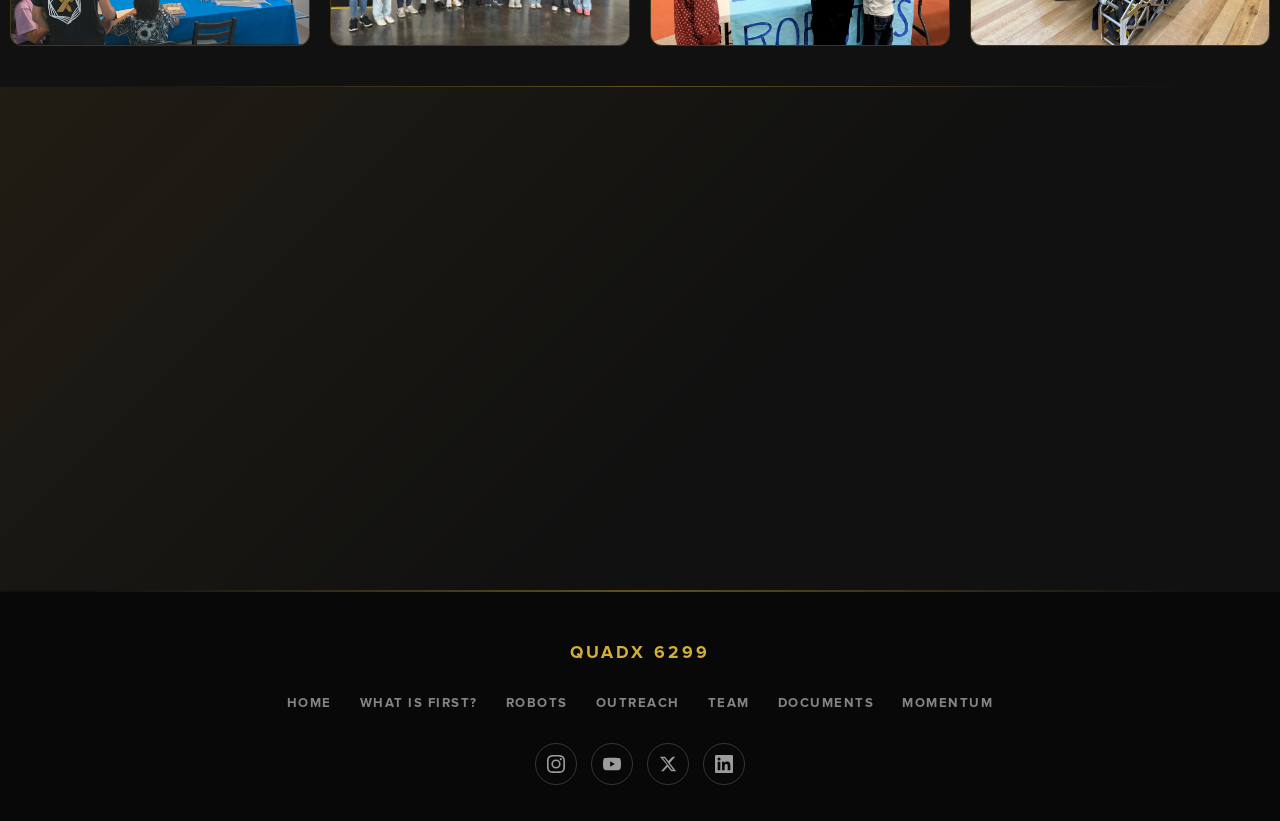
==== commit 68e5152d: "Add files via upload" ====
--- a/index.html
+++ b/index.html
@@ -9,26 +9,6 @@
 <link rel="stylesheet" href="style.css">
   <style>
 
-
-
-    html, body {
-      margin: 0; padding: 0;
-      overflow-x: hidden;
-      min-height: 100vh;
-      font-family: var(--font-primary);
-      color: #fff;
-      background-color: #111;
-    }
-
-    body {
-      background-image: url(website-background.webp);
-      background-size: cover;
-      background-position: center;
-      background-repeat: no-repeat;
-      background-attachment: fixed;
-    }
-
-    main { padding-top: var(--nav-h); }
 
     /* ── SCROLL ANIMATIONS ── */
     @keyframes fadeSlideUp {
@@ -308,32 +288,17 @@
   letter-spacing: 1.5px;
   text-transform: uppercase;
   text-decoration: none;
-  border-radius: 8px;
+  border-radius: 15px;
   cursor: pointer;
 
   /* 1. Background: Kept the gold tint but reduced opacity for the "High Refraction" look */
   background: linear-gradient(135deg, rgba(212, 175, 55, 0.15), rgba(255, 215, 0, 0.05));
   
-  /* 2. High Refraction (VisionOS Style) */
-  backdrop-filter: blur(40px) saturate(210%) brightness(110%);
-  -webkit-backdrop-filter: blur(40px) saturate(210%) brightness(110%);
   
   /* 3. Gold Specular Edges (Adapted from glass CSS) */
   border: 1px solid rgba(212, 175, 55, 0.2);
   border-top: 1px solid rgba(255, 255, 255, 0.45); /* White highlight on top edge */
   border-left: 1px solid rgba(212, 175, 55, 0.35); /* Gold highlight on left edge */
-  
-  /* 4. Deep Shadows */
-  box-shadow: 
-    0 15px 35px 0 rgba(0, 0, 0, 0.3),
-    inset 0 1px 1px rgba(255, 255, 255, 0.4),
-    inset 0 0 20px rgba(255, 255, 255, 0.02); 
-    
-  /* 5. Logic & Performance */
-  transition: all 0.5s cubic-bezier(0.16, 1, 0.3, 1);
-  -webkit-transform: translateZ(0);
-  transform: translateZ(0);
-  backface-visibility: hidden;
 }
 
 .btn-gold:hover {
@@ -358,29 +323,7 @@
   letter-spacing: 1.5px;
   text-transform: uppercase;
   text-decoration: none;
-  border-radius: 6px;
-
-  /* 1. High Refraction Surface */
-  background: rgba(255, 255, 255, 0.015);
-  backdrop-filter: blur(40px) saturate(210%) brightness(110%);
-  -webkit-backdrop-filter: blur(40px) saturate(210%) brightness(110%);
-
-  /* 2. Sharp Specular Edges */
-  border: 1px solid rgba(255, 255, 255, 0.15);
-  border-top: 1px solid rgba(255, 255, 255, 0.45); 
-  border-left: 1px solid rgba(255, 255, 255, 0.25);
-  
-  /* 3. Deep Shadows & Highlights */
-  box-shadow: 
-    0 15px 35px 0 rgba(0, 0, 0, 0.3),
-    inset 0 1px 1px rgba(255, 255, 255, 0.4),
-    inset 0 0 20px rgba(255, 255, 255, 0.02); 
-    
-  /* 4. Smooth Logic & Performance */
-  transition: all 0.5s cubic-bezier(0.16, 1, 0.3, 1);
-  -webkit-transform: translateZ(0);
-  transform: translateZ(0);
-  backface-visibility: hidden;
+  border-radius: 15px;
 }
 
 .btn-outline:hover {
@@ -397,42 +340,65 @@
 }
 
     /* ── RESPONSIVE ── */
-    @media (max-width: 900px) {
-      .home-button-group {
-        flex-direction: column;
-        align-items: center;
-        margin-top: 20px;
-        width: 90%;
-      }
-      .square-btn { width: 100%; height: 160px; }
-      .robot-wrapper { width: min(78%, 400px); margin-top: -20px; }
-    }
-
-    @media (max-width: 700px) {
-      .hero-container { padding: 36px 16px 50px; }
-      .hero-bg-text { font-size: clamp(2rem, 11vw, 4.5rem); }
-      .robot-wrapper { width: min(85%, 360px); }
-
-      .stats-row { gap: 10px; padding: 0 16px; }
-      .stat-card { padding: 14px 16px; min-width: 100px; }
-      .stat-number { font-size: 1.5rem; }
-
-      .about-section { padding: 60px 24px; }
-      .support-section { padding: 60px 24px; }
-      .support-buttons { flex-direction: column; align-items: center; }
-      .btn-gold, .btn-outline { width: 260px; justify-content: center; }
-
-      .marquee-track .photo { width: 200px; height: 130px; }
-
-      footer { padding: 40px 24px 28px; }
-      .footer-links a { font-size: 0.75rem; padding: 4px 8px; }
-    }
-
-    @media (max-width: 420px) {
-      .hero-bg-text { font-size: 1.9rem; line-height: 1; }
-      .square-btn { height: 120px; }
-      .square-btn span { font-size: 0.95rem; }
-    }
+    /* Tablet & Small Desktop */
+/* ── RESPONSIVE ── */
+
+@media (max-width: 900px) {
+  .home-button-group {
+    flex-direction: column;
+    align-items: center;
+    gap: 20px; 
+    margin-top: 0px; 
+    width: 90%;
+  }
+
+  .square-btn {
+    width: 100% !important;
+    height: 250px !important; /* Forces the laptop height */
+    min-height: 250px;
+    display: flex;
+    align-items: center;
+    justify-content: center;
+  }
+
+  .square-btn span {
+    /* Keeps text sizing consistent with laptop logic */
+    font-size: clamp(1.2rem, 5vw, 1.8rem) !important; 
+    padding: 0 20px;
+  }
+
+  .robot-wrapper {
+    width: min(85%, 400px);
+    margin-top: -20px;
+  }
+}
+
+@media (max-width: 768px) {
+  .home-button-group {
+    margin-top: -50px; 
+  }
+}
+
+/* Layout shifts for phones */
+@media (max-width: 700px) {
+  .hero-container { padding: 36px 16px 50px; }
+  .hero-bg-text { font-size: clamp(2rem, 11vw, 4.5rem); }
+  .about-section, .support-section { padding: 60px 24px; }
+  .support-buttons { flex-direction: column; align-items: center; }
+  .btn-gold, .btn-outline { width: 260px; justify-content: center; }
+  .marquee-track .photo { width: 200px; height: 130px; }
+}
+
+/* Small Phones (420px and down) */
+@media (max-width: 420px) {
+  .hero-bg-text { font-size: 1.9rem; line-height: 1; }
+  /* Height is inherited from the 900px block above */
+  .square-btn span { 
+    font-size: 1.1rem !important; /* Ensures text doesn't get too small on tiny screens */
+  }
+}
+
+
   </style>
 </head>
 <body>
--- a/style.css
+++ b/style.css
@@ -30,30 +30,45 @@
 
     *, *::before, *::after { box-sizing: border-box; }
 
+    html, body {
+      margin: 0; padding: 0;
+      overflow-x: hidden;
+      min-height: 100vh;
+      font-family: var(--font-primary);
+      color: #fff;
+      background-color: #111;
+    }
+
+    body {
+      background-image: url(website-background.webp);
+      background-size: cover;
+      background-position: center;
+      background-repeat: no-repeat;
+      background-attachment: fixed;
+    }
+
+    main { padding-top: var(--nav-h);       align-items: center; align-items: center;
+      justify-content: center;      display: flex;}
+
 .glass-effect {
-  /* 1. Ultra-Low Opacity (Removes the 'frosted' haze) */
-  background: rgba(255, 255, 255, 0.015); 
-  
-  /* 2. High Refraction (Apple VisionOS Style) */
-  /* Higher saturation (210%) makes the colors behind the glass pop */
-  backdrop-filter: blur(40px) saturate(210%) brightness(110%);
-  -webkit-backdrop-filter: blur(40px) saturate(210%) brightness(110%);
-  
-  /* 3. Sharp Specular Edges (Defines the shape without opacity) */
-  border: 1px solid rgba(255, 255, 255, 0.15);
-  border-top: 1px solid rgba(255, 255, 255, 0.45); 
-  border-left: 1px solid rgba(255, 255, 255, 0.25);
-  
-  /* 4. Deep Refraction Shadows */
-  box-shadow: 
-    0 15px 35px 0 rgba(0, 0, 0, 0.3),
-    inset 0 1px 1px rgba(255, 255, 255, 0.4), /* Sharp top 'hit' of light */
-    inset 0 0 20px rgba(255, 255, 255, 0.02); 
-    
-  transition: all 0.5s cubic-bezier(0.16, 1, 0.3, 1);
-  
-  /* Performance fixes */
-  -webkit-transform: translateZ(0);
-  transform: translateZ(0);
-  backface-visibility: hidden;
-}
+   /* 1. Ultra-Low Opacity (Removes the 'frosted' haze) */ 
+   background: rgba(255, 255, 255, 0); 
+   /* 2. High Refraction (Apple VisionOS Style) */ 
+   /* Higher saturation (210%) makes the colors behind the glass pop */ 
+   backdrop-filter: blur(10px) saturate(190%) brightness(110%); 
+   -webkit-backdrop-filter: blur(1px) saturate(190%) brightness(110%); 
+   /* 3. Sharp Specular Edges (Defines the shape without opacity) */ 
+   border: 1px solid rgba(255, 255, 255, 0.15); 
+   border-top: 1px solid rgba(255, 255, 255, 0.45); 
+   border-left: 1px solid rgba(255, 255, 255, 0.25); 
+   /* 4. Deep Refraction Shadows */ 
+   box-shadow: 0 15px 35px 0 rgba(0, 0, 0, 0.3), 
+   inset 0 1px 1px rgba(255, 255, 255, 0.4), 
+   /* Sharp top 'hit' of light */ 
+   inset 0 0 20px rgba(255, 255, 255, 0.02); 
+   transition: all 0.5s cubic-bezier(0.16, 1, 0.3, 1); 
+   /* Performance fixes */ 
+   -webkit-transform: translateZ(0); 
+   transform: translateZ(0); 
+   backface-visibility: hidden; 
+  }
